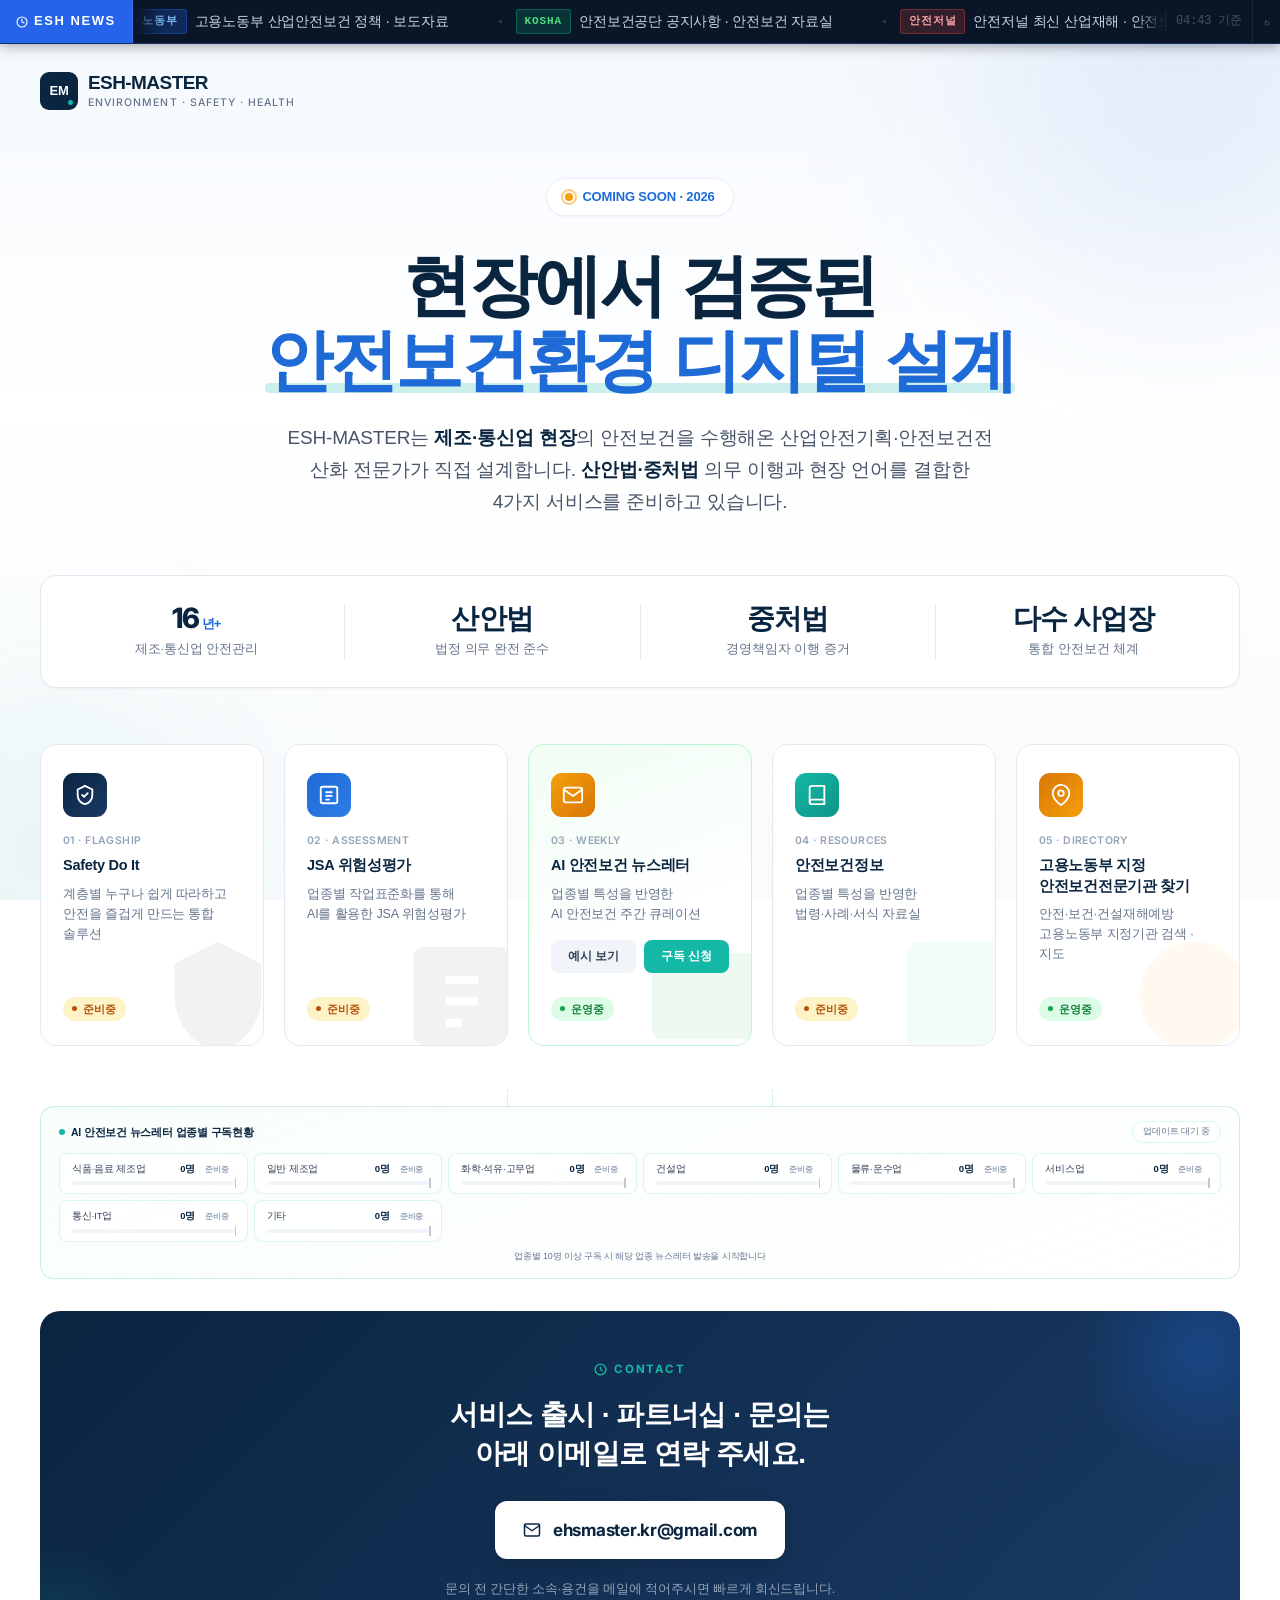
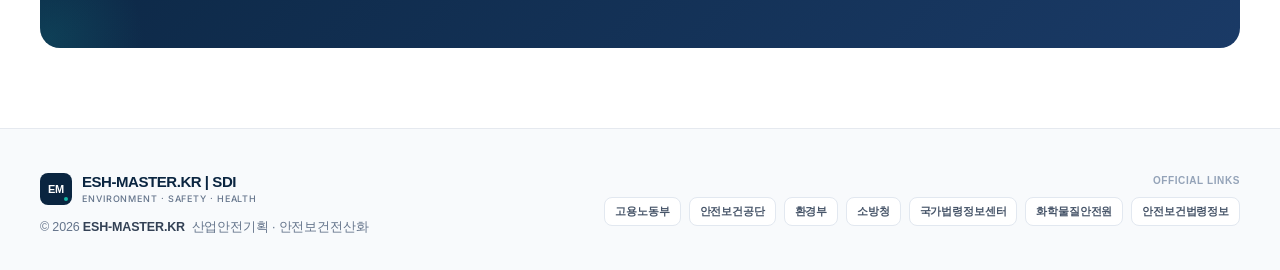
==== index.html @ 5da8d6c4 "Update index.html" ====
<!DOCTYPE html>
<html lang="ko">
<head>
  <meta charset="UTF-8">
  <meta name="viewport" content="width=device-width, initial-scale=1.0">
  <title>ESH-MASTER.KR</title>
  <meta name="description" content="안전·보건·환경 디지털 플랫폼 ESH-MASTER가 곧 찾아옵니다. Safety Do It, JSA 위험성평가, AI 안전보건 뉴스레터, 안전보건정보">
  <meta property="og:title" content="ESH-MASTER · 안전보건환경 디지털 플랫폼">
  <meta property="og:description" content="Safety Do It · JSA 위험성평가 · AI 안전보건 뉴스레터 · 안전보건정보 — 곧 만나보실 수 있습니다.">
  <meta property="og:type" content="website">
  <meta property="og:url" content="https://esh-master.kr">
  <meta property="og:site_name" content="ESH-MASTER.KR">
  <meta id="og-image" property="og:image" content="https://esh-master.kr/og-image.svg">
  <meta property="og:image:width" content="1200">
  <meta property="og:image:height" content="630">
  <meta name="twitter:card" content="summary_large_image">
  <meta name="twitter:title" content="ESH-MASTER · 안전보건환경 디지털 플랫폼">
  <meta name="twitter:description" content="Safety Do It · JSA 위험성평가 · AI 안전보건 뉴스레터 · 안전보건정보">
  <meta id="twitter-image" name="twitter:image" content="https://esh-master.kr/og-image.svg">

  <!-- Favicon — 관리자 패널에서 변경 가능 -->
  <link id="site-favicon" rel="icon" href="data:image/svg+xml,<svg xmlns='http://www.w3.org/2000/svg' viewBox='0 0 32 32'><rect width='32' height='32' rx='7' fill='%230A2540'/><text x='50%25' y='52%25' dominant-baseline='middle' text-anchor='middle' font-family='Arial Black,Arial' font-weight='900' font-size='13' fill='white'>EM</text><circle cx='25' cy='25' r='4.5' fill='%2314B8A6'/></svg>" type="image/svg+xml">
  <link id="site-favicon-apple" rel="apple-touch-icon" href="data:image/svg+xml,<svg xmlns='http://www.w3.org/2000/svg' viewBox='0 0 32 32'><rect width='32' height='32' rx='7' fill='%230A2540'/><text x='50%25' y='52%25' dominant-baseline='middle' text-anchor='middle' font-family='Arial Black,Arial' font-weight='900' font-size='13' fill='white'>EM</text><circle cx='25' cy='25' r='4.5' fill='%2314B8A6'/></svg>">

  <link rel="preconnect" href="https://fonts.googleapis.com">
  <link rel="preconnect" href="https://fonts.gstatic.com" crossorigin>
  <link href="https://fonts.googleapis.com/css2?family=Inter:wght@400;500;600;700;800&display=swap" rel="stylesheet">
  <link rel="stylesheet" as="style" crossorigin href="https://cdn.jsdelivr.net/gh/orioncactus/pretendard/dist/web/variable/pretendardvariable-dynamic-subset.min.css" />

  <style>
    :root {
      --navy-900:#0A2540; --navy-800:#102B4C; --navy-700:#1A3A66;
      --blue-600:#1E6BD8; --blue-500:#2E7CE4; --blue-100:#E8F0FC; --blue-50:#F4F8FD;
      --mint-500:#14B8A6; --mint-100:#D1FAF2; --amber:#F59E0B;
      --ink:#0F172A; --gray-700:#334155; --gray-600:#475569; --gray-500:#64748B;
      --gray-400:#94A3B8; --gray-300:#CBD5E1; --gray-200:#E2E8F0;
      --gray-100:#F1F5F9; --gray-50:#F8FAFC; --white:#FFFFFF;
      --line:#E5E9EF;
      --shadow-sm:0 1px 2px rgba(10,37,64,.04);
      --shadow-md:0 4px 16px rgba(10,37,64,.06);
      --shadow-lg:0 12px 32px rgba(10,37,64,.1);
    }
    *{margin:0;padding:0;box-sizing:border-box}
    body{background:var(--white);color:var(--ink);font-family:'Pretendard Variable',Pretendard,-apple-system,BlinkMacSystemFont,sans-serif;line-height:1.55;-webkit-font-smoothing:antialiased;letter-spacing:-.01em;min-height:100vh;display:flex;flex-direction:column;overflow-x:hidden;padding-top:44px}
    .en{font-family:'Inter','Pretendard Variable',sans-serif;letter-spacing:-.02em}
    a{color:inherit;text-decoration:none}

    .bg-decor{position:fixed;inset:0;z-index:-1;overflow:hidden;pointer-events:none;background:linear-gradient(180deg,var(--blue-50) 0%,var(--white) 45%,var(--gray-50) 100%)}
    .bg-decor::before,.bg-decor::after{content:'';position:absolute;border-radius:50%;filter:blur(80px)}
    .bg-decor::before{top:-200px;right:-200px;width:600px;height:600px;background:radial-gradient(circle,rgba(30,107,216,.12),transparent 70%)}
    .bg-decor::after{bottom:-200px;left:-200px;width:500px;height:500px;background:radial-gradient(circle,rgba(20,184,166,.1),transparent 70%)}

    header{padding:28px 0;position:relative;z-index:2}
    .container{max-width:1320px;margin:0 auto;padding:0 40px}
    .logo{display:inline-flex;align-items:center;gap:10px}
    .logo-mark{width:38px;height:38px;background:var(--navy-900);color:var(--white);display:grid;place-items:center;border-radius:9px;font-weight:800;font-size:13px;letter-spacing:-.02em;position:relative}
    .logo-mark::after{content:'';position:absolute;bottom:5px;right:5px;width:5px;height:5px;background:var(--mint-500);border-radius:50%}
    .logo-text{display:flex;flex-direction:column;line-height:1.1}
    .logo-text .t1{font-weight:800;font-size:19px;color:var(--navy-900);letter-spacing:-.03em}
    .logo-text .t2{font-size:10.5px;color:var(--gray-500);font-weight:500;letter-spacing:.1em;margin-top:3px}

    main{flex:1;display:flex;align-items:center;padding:40px 0 80px;position:relative;z-index:1}
    .hero{text-align:center;max-width:100%;margin:0 auto}

    .status-badge{display:inline-flex;align-items:center;gap:9px;padding:8px 18px;background:var(--white);border:1px solid var(--blue-100);border-radius:100px;font-size:13px;font-weight:600;color:var(--blue-600);margin-bottom:32px;box-shadow:var(--shadow-sm);animation:fade-up .7s ease-out}
    .status-badge .pulse{width:8px;height:8px;background:var(--amber);border-radius:50%;position:relative;flex-shrink:0}
    .status-badge .pulse::after{content:'';position:absolute;inset:-4px;border-radius:50%;border:2px solid var(--amber);opacity:.5;animation:pulse 2s ease-out infinite}
    @keyframes pulse{0%{transform:scale(.8);opacity:.8}100%{transform:scale(2);opacity:0}}
    @keyframes fade-up{from{opacity:0;transform:translateY(18px)}to{opacity:1;transform:translateY(0)}}

    h1{font-size:clamp(40px,6vw,68px);font-weight:800;line-height:1.1;letter-spacing:-.04em;color:var(--navy-900);margin-bottom:24px;animation:fade-up .9s .1s ease-out both}
    h1 .accent{color:var(--blue-600);position:relative}
    h1 .accent::after{content:'';position:absolute;left:0;right:0;bottom:6%;height:14%;background:rgba(20,184,166,.22);z-index:-1;border-radius:4px}
    h1 .br{display:block}

    .lead{font-size:clamp(16px,1.8vw,19px);line-height:1.7;color:var(--gray-600);margin-bottom:56px;max-width:720px;margin-left:auto;margin-right:auto;animation:fade-up .9s .2s ease-out both}
    .lead strong{color:var(--navy-900);font-weight:700}

    .credentials{display:flex;justify-content:center;align-items:stretch;gap:0;margin:0 auto 56px;padding:24px 8px;max-width:100%;background:var(--white);border:1px solid var(--line);border-radius:16px;box-shadow:var(--shadow-sm);animation:fade-up .9s .3s ease-out both;flex-wrap:wrap}
    .cred-item{flex:1;min-width:140px;padding:4px 16px;text-align:center}
    .cred-n{font-size:28px;font-weight:800;color:var(--navy-900);letter-spacing:-.03em;line-height:1;font-family:'Inter','Pretendard Variable',sans-serif}
    .cred-n sub{font-size:13px;color:var(--blue-600);font-weight:700;margin-left:2px;vertical-align:baseline;font-family:'Pretendard Variable',sans-serif}
    .cred-l{font-size:12.5px;color:var(--gray-500);margin-top:8px;font-weight:500;letter-spacing:-.005em}
    .cred-divider{width:1px;background:var(--line);margin:4px 0;flex-shrink:0}

    .services{display:grid;grid-template-columns:repeat(5,minmax(180px,1fr));gap:20px;margin-bottom:60px;animation:fade-up .9s .35s ease-out both}

    .svc-5{position:relative;overflow:hidden}
    .svc-5 .svc-icon{background:linear-gradient(135deg,#D97706,var(--amber))}
    .svc-5 .svc-icon,.svc-5 .svc-body,.svc-5 .svc-status{position:relative;z-index:1}
    .svc-item{background:var(--white);border:1px solid var(--line);border-radius:16px;padding:28px 22px 24px;text-align:left;transition:all .3s cubic-bezier(.2,.8,.2,1);display:flex;flex-direction:column;gap:16px}
    .svc-item:hover{transform:translateY(-4px);box-shadow:var(--shadow-lg);border-color:var(--navy-900)}
    .svc-icon{width:44px;height:44px;border-radius:11px;display:grid;place-items:center;color:var(--white);transition:transform .3s}
    .svc-item:hover .svc-icon{transform:scale(1.08) rotate(-4deg)}
    .svc-icon svg{width:22px;height:22px}
    .svc-1 .svc-icon{background:linear-gradient(135deg,var(--navy-900),var(--navy-700))}
    .svc-2 .svc-icon{background:linear-gradient(135deg,var(--blue-600),var(--blue-500))}
    .svc-3 .svc-icon{background:linear-gradient(135deg,var(--amber),#D97706)}
    .svc-4 .svc-icon{background:linear-gradient(135deg,var(--mint-500),#0E9488)}
    .svc-body .eng{font-size:10.5px;font-weight:600;color:var(--gray-400);letter-spacing:.04em;margin-bottom:6px;font-family:'Inter',sans-serif;white-space:nowrap;overflow:hidden;text-overflow:ellipsis}
    .svc-body h3{font-size:14.5px;font-weight:800;color:var(--navy-900);letter-spacing:-.02em;line-height:1.4;margin-bottom:8px;word-break:keep-all}
    .svc-body p{font-size:12.5px;color:var(--gray-500);line-height:1.6;word-break:keep-all}
    .svc-status{display:inline-flex;align-items:center;gap:6px;padding:4px 9px;background:#FEF3C7;color:#B45309;border-radius:100px;font-size:10.5px;font-weight:700;letter-spacing:.02em;align-self:flex-start;margin-top:auto}
    .svc-status .dot{width:5px;height:5px;border-radius:50%;background:currentColor}
    .svc-status.beta{background:var(--mint-100);color:#0E7A6E}
    .svc-status.beta .dot{animation:beta-pulse 1.5s ease-in-out infinite}
    /* 운영중 — 녹색 */
    .svc-status.live{background:#DCFCE7;color:#15803D}
    .svc-status.live .dot{background:#16A34A;animation:beta-pulse 1.5s ease-in-out infinite}
    @keyframes beta-pulse{0%,100%{opacity:1;transform:scale(1)}50%{opacity:.5;transform:scale(.7)}}
    .svc-action-btn{flex:1;padding:8px 0;border:none;border-radius:8px;font-size:12px;font-weight:700;cursor:pointer;font-family:'Pretendard Variable',Pretendard,sans-serif;transition:all .2s;letter-spacing:-.01em}
    .svc-btn-preview{background:var(--gray-100);color:var(--gray-700)}.svc-btn-preview:hover{background:var(--gray-200)}
    .svc-btn-sub{background:var(--mint-500);color:#fff}.svc-btn-sub:hover{background:#0E9488}
    .svc-item.beta-card{background:linear-gradient(160deg,#F0FDF8 0%,var(--white) 60%);border-color:var(--mint-100);position:relative;cursor:pointer}
    .svc-item.beta-card::before{content:'NEW';position:absolute;top:14px;right:14px;padding:3px 8px;background:var(--mint-500);color:var(--white);font-family:'Inter',sans-serif;font-size:9px;font-weight:800;letter-spacing:.08em;border-radius:4px;box-shadow:0 2px 8px rgba(20,184,166,.35)}
    .svc-item.beta-card:hover{border-color:var(--mint-500);box-shadow:0 12px 32px rgba(20,184,166,.15)}

    /* 운영중 카드 — 녹색 */
    .svc-item.operating-card{background:linear-gradient(160deg,#F0FDF4 0%,var(--white) 60%);border-color:#BBF7D0;position:relative;cursor:pointer}
    .svc-item.operating-card:hover{border-color:#16A34A;box-shadow:0 12px 32px rgba(22,163,74,.12)}

    .contact-card{background:linear-gradient(135deg,var(--navy-900) 0%,var(--navy-700) 100%);color:var(--white);border-radius:20px;padding:48px 40px;max-width:100%;margin:0 auto;position:relative;overflow:hidden;animation:fade-up .9s .5s ease-out both}
    .contact-card::before{content:'';position:absolute;top:-100px;right:-100px;width:280px;height:280px;background:radial-gradient(circle,rgba(30,107,216,.3),transparent 60%);border-radius:50%}
    .contact-card::after{content:'';position:absolute;bottom:-100px;left:-100px;width:220px;height:220px;background:radial-gradient(circle,rgba(20,184,166,.15),transparent 60%);border-radius:50%}
    .contact-inner{position:relative;z-index:1}
    .contact-label{display:inline-flex;align-items:center;gap:7px;font-size:11.5px;font-weight:700;color:var(--mint-500);letter-spacing:.14em;margin-bottom:16px;font-family:'Inter',sans-serif}
    .contact-label svg{width:13px;height:13px}
    .contact-card h2{font-size:clamp(22px,2.6vw,28px);font-weight:700;line-height:1.4;letter-spacing:-.02em;margin-bottom:28px}
    .mail-button{display:inline-flex;align-items:center;gap:12px;padding:16px 28px;background:var(--white);color:var(--navy-900);border-radius:12px;font-size:17px;font-weight:700;letter-spacing:-.015em;transition:all .2s;box-shadow:0 8px 20px rgba(0,0,0,.15)}
    .mail-button:hover{background:var(--amber);transform:translateY(-2px);box-shadow:0 12px 28px rgba(0,0,0,.2)}
    .mail-button svg{width:18px;height:18px}
    .mail-button .mail{font-family:'Inter',sans-serif}
    .contact-note{font-size:13px;color:var(--gray-400);margin-top:20px;line-height:1.6}

    footer{padding:44px 0 32px;border-top:1px solid var(--line);background:var(--gray-50);position:relative;z-index:1}
    .foot-inner{display:flex;flex-direction:row;align-items:flex-start;justify-content:space-between;gap:16px;flex-wrap:wrap}
    .foot-left{display:flex;flex-direction:column;gap:12px}
    .foot-agencies{display:flex;flex-direction:column;gap:8px;align-items:flex-end}
    .foot-agencies-label{font-size:10px;color:var(--gray-400);letter-spacing:.06em;font-weight:600;text-align:right}
    .foot-agency-links{display:flex;gap:8px;flex-wrap:wrap;justify-content:flex-end}
    .foot-agency{display:flex;align-items:center;gap:5px;padding:5px 10px;background:var(--white);border:1px solid var(--gray-200);border-radius:8px;font-size:11px;font-weight:600;color:var(--gray-600);text-decoration:none;transition:all .2s;white-space:nowrap}
    .foot-agency:hover{border-color:var(--blue-600);color:var(--blue-600);box-shadow:0 2px 8px rgba(30,107,216,.1);transform:translateY(-1px)}
    .foot-agency img{border-radius:3px;flex-shrink:0}
    @media(max-width:640px){.foot-inner{flex-direction:column}.foot-agencies{align-items:flex-start}.foot-agency-links{justify-content:flex-start}}
    .foot-brand{display:inline-flex;align-items:center;gap:10px;align-self:flex-start}
    .foot-brand-mark{width:32px;height:32px;background:var(--navy-900);color:var(--white);display:grid;place-items:center;border-radius:8px;font-weight:800;font-size:11px;letter-spacing:-.02em;position:relative}
    .foot-brand-mark::after{content:'';position:absolute;bottom:4px;right:4px;width:4px;height:4px;background:var(--mint-500);border-radius:50%}
    .foot-brand-text{display:flex;flex-direction:column;line-height:1.1}
    .foot-brand-text .t1{font-weight:800;font-size:15px;color:var(--navy-900);letter-spacing:-.03em}
    .foot-brand-text .t2{font-size:9px;color:var(--gray-500);font-weight:500;letter-spacing:.1em;margin-top:3px}
    .foot-copy{font-size:12.5px;color:var(--gray-500);line-height:1.7}
    .foot-copy strong{color:var(--gray-700);font-weight:600}

    @media(max-width:1200px){.services{grid-template-columns:repeat(3,1fr)}}@media(max-width:900px){.services{grid-template-columns:repeat(2,1fr)}.credentials{max-width:540px;padding:20px 4px}.cred-item{min-width:120px;padding:8px 10px}.cred-n{font-size:24px}}

    /* 구독 현황 섹션 */
    .stats-section{margin-bottom:32px;animation:fade-up .9s .45s ease-out both;position:relative}
    .stats-section::before{content:'';position:absolute;top:-16px;left:50%;transform:translateX(-50%);width:22%;height:16px;border-left:1px dashed rgba(20,184,166,.25);border-right:1px dashed rgba(20,184,166,.25);pointer-events:none}
    .stats-wrap{border:1px solid rgba(20,184,166,.22);border-radius:14px;padding:14px 18px;background:linear-gradient(160deg,rgba(240,253,248,.45) 0%,rgba(255,255,255,.3) 100%)}
    .stats-header{display:flex;align-items:center;justify-content:space-between;margin-bottom:10px;flex-wrap:wrap;gap:6px}
    .stats-title{font-size:10.5px;font-weight:800;color:var(--navy-900);letter-spacing:-.02em;display:flex;align-items:center;gap:6px}
    .stats-title-dot{width:6px;height:6px;background:var(--mint-500);border-radius:50%;animation:beta-pulse 1.5s ease-in-out infinite}
    .stats-badge{font-size:9px;color:var(--gray-500);background:rgba(255,255,255,.8);padding:3px 10px;border-radius:20px;font-weight:500;border:1px solid var(--mint-100)}
    .stats-grid{display:grid;grid-template-columns:repeat(auto-fill,minmax(180px,1fr));gap:6px}
    .stat-row{background:rgba(255,255,255,.85);border:1px solid rgba(20,184,166,.15);border-radius:8px;padding:8px 12px}
    .stat-top{display:flex;justify-content:space-between;align-items:center;margin-bottom:5px}
    .stat-label{font-size:9.5px;color:var(--gray-700);font-weight:500}
    .stat-count{font-size:9.5px;font-weight:700;color:var(--navy-900)}
    .stat-bar-wrap{position:relative;height:4px;background:var(--gray-100);border-radius:4px;overflow:visible}
    .stat-bar{height:100%;border-radius:4px;width:0;transition:width 1s cubic-bezier(.2,.8,.2,1)}
    .stat-bar.sending{background:linear-gradient(90deg,#1A3A66,var(--blue-600));box-shadow:0 0 6px rgba(30,107,216,.35)}
    .stat-bar.ready{background:linear-gradient(90deg,#0E9488,var(--mint-500))}
    .stat-bar.pending{background:var(--gray-200)}
    .stat-tag.sending{background:var(--blue-100);color:var(--blue-600)}
    .stat-tag.sending-dot{display:inline-block;width:5px;height:5px;border-radius:50%;background:var(--blue-600);animation:beta-pulse 1.2s ease-in-out infinite;margin-right:3px;vertical-align:middle}
    .stat-bar.ready.animate{box-shadow:0 0 8px rgba(20,184,166,.4)}
    .stat-marker{position:absolute;top:-3px;height:10px;width:1.5px;background:rgba(100,116,139,.4)}
    .stat-tag{font-size:8px;font-weight:700;padding:1px 6px;border-radius:20px;margin-left:4px}
    .stat-tag.ready{background:var(--mint-100);color:#0E7A6E}
    .stat-tag.soon{color:var(--gray-400)}
    .stats-loading{text-align:center;padding:16px 0;color:var(--gray-400);font-size:12px;display:flex;align-items:center;justify-content:center;gap:8px}
    .stats-spin{width:12px;height:12px;border-radius:50%;border:2px solid var(--gray-200);border-top-color:var(--mint-500);animation:nl-spin .8s linear infinite;flex-shrink:0}
    @keyframes bar-fill{from{width:0}to{width:var(--bar-w)}}
    @media(max-width:640px){.stats-grid{grid-template-columns:1fr}.stats-section::before{width:90%}.stats-wrap{padding:10px 12px}}

    @media(max-width:640px){.container{padding:0 20px}main{padding:20px 0 60px}header{padding:20px 0}.logo-text .t2{display:none}h1{font-size:clamp(32px,9vw,44px)}.lead{margin-bottom:40px}.credentials{padding:16px 8px;margin-bottom:40px}.cred-item{flex:1 1 50%;min-width:0;padding:12px 8px}.cred-n{font-size:22px}.cred-l{font-size:11.5px}.cred-divider{display:none}.services{grid-template-columns:1fr;gap:12px;margin-bottom:40px}.svc-item{flex-direction:row;align-items:center;padding:20px}.svc-icon{flex-shrink:0}.svc-body{flex:1}.svc-status{display:none}.contact-card{padding:36px 28px;border-radius:16px}.mail-button{width:100%;justify-content:center;font-size:15px}footer{padding:36px 0 28px}.foot-inner{gap:14px}}

    /* 티커 */
    #news-ticker{position:fixed;top:0;left:0;right:0;z-index:999;height:44px;background:#0A1628;border-bottom:1px solid rgba(37,99,235,.3);display:flex;align-items:center;overflow:hidden;box-shadow:0 2px 14px rgba(0,0,0,.35)}
    .tk-label{flex-shrink:0;display:flex;align-items:center;gap:6px;height:100%;background:#2563EB;padding:0 16px;font-family:'Outfit',sans-serif;font-size:13px;font-weight:700;color:#fff;letter-spacing:.12em;white-space:nowrap;border-right:1px solid rgba(255,255,255,.12)}
    .tk-track{flex:1;overflow:hidden;position:relative;height:100%;mask-image:linear-gradient(to right,transparent 0,#000 30px,#000 calc(100% - 30px),transparent 100%)}
    .tk-inner{display:inline-flex;align-items:center;height:100%;white-space:nowrap;will-change:transform;gap:0}
    .tk-inner.running{animation:tkScroll var(--tk-dur,60s) linear infinite}
    .tk-inner:hover{animation-play-state:paused}
    .tk-item{display:inline-flex;align-items:center;gap:8px;padding:0 36px 0 0;font-size:14px;color:#CBD5E1;font-family:'Noto Sans KR',sans-serif;font-weight:400}
    .tk-item a{color:inherit;text-decoration:none}.tk-item a:hover{color:#fff;text-decoration:underline}
    .tk-badge{flex-shrink:0;font-size:11px;font-weight:700;letter-spacing:.08em;padding:3px 8px;border-radius:3px;font-family:'Outfit',monospace}
    .bd-moel{background:rgba(37,99,235,.25);color:#7CB9F4;border:1px solid rgba(37,99,235,.4)}
    .bd-kosha{background:rgba(16,185,129,.18);color:#4ADE80;border:1px solid rgba(16,185,129,.35)}
    .bd-news{background:rgba(239,68,68,.18);color:#FCA5A5;border:1px solid rgba(239,68,68,.35)}
    .bd-rule{background:rgba(245,158,11,.18);color:#FCD34D;border:1px solid rgba(245,158,11,.35)}
    .bd-env{background:rgba(34,197,94,.18);color:#86EFAC;border:1px solid rgba(34,197,94,.35)}
    .tk-dot{width:3px;height:3px;border-radius:50%;background:rgba(255,255,255,.15);flex-shrink:0;margin:0 14px}
    .tk-load{color:rgba(255,255,255,.3);font-size:11.5px;font-family:'Outfit',sans-serif;padding-left:18px;display:flex;align-items:center;gap:8px}
    .tk-spin{width:11px;height:11px;border-radius:50%;border:1.5px solid rgba(37,99,235,.25);border-top-color:#60A5FA;animation:tkspin .8s linear infinite;flex-shrink:0}
    .tk-refresh{flex-shrink:0;width:28px;height:100%;display:flex;align-items:center;justify-content:center;border-left:1px solid rgba(255,255,255,.07);cursor:pointer;color:rgba(255,255,255,.25);font-size:12px;transition:color .2s;background:none;border-top:none;border-right:none;border-bottom:none}
    .tk-refresh:hover{color:#60A5FA}
    .tk-time{flex-shrink:0;font-size:12px;font-family:'Outfit',monospace;color:rgba(255,255,255,.25);padding:0 10px;border-left:1px solid rgba(255,255,255,.07);white-space:nowrap}
    @keyframes tkScroll{0%{transform:translateX(0)}100%{transform:translateX(-50%)}}
    @keyframes tkspin{to{transform:rotate(360deg)}}

    /* ============ 뉴스레터 모달 ============ */
    .nl-overlay{position:fixed;inset:0;z-index:9000;background:rgba(10,37,64,.55);backdrop-filter:blur(6px);display:flex;align-items:center;justify-content:center;padding:20px;opacity:0;pointer-events:none;transition:opacity .25s ease}
    .nl-overlay.open{opacity:1;pointer-events:auto}
    .nl-card{background:var(--white);border-radius:24px;width:100%;max-width:480px;box-shadow:0 24px 64px rgba(10,37,64,.18);overflow:hidden;transform:translateY(20px) scale(.97);transition:transform .3s cubic-bezier(.2,.8,.2,1);max-height:90vh;overflow-y:auto}
    .nl-overlay.open .nl-card{transform:translateY(0) scale(1)}
    .nl-header{background:linear-gradient(135deg,var(--navy-900) 0%,var(--navy-700) 100%);padding:28px 32px 0;position:relative}
    .nl-close{position:absolute;top:18px;right:20px;width:32px;height:32px;background:rgba(255,255,255,.12);border:none;border-radius:50%;cursor:pointer;color:rgba(255,255,255,.7);font-size:16px;display:grid;place-items:center;transition:background .2s}
    .nl-close:hover{background:rgba(255,255,255,.22);color:#fff}
    .nl-brand{display:flex;align-items:center;gap:10px;margin-bottom:20px}
    .nl-brand-icon{width:40px;height:40px;background:linear-gradient(135deg,#F59E0B,#D97706);border-radius:10px;display:grid;place-items:center;flex-shrink:0}
    .nl-brand-icon svg{width:20px;height:20px}
    .nl-brand-text .t1{font-size:15px;font-weight:800;color:#fff;letter-spacing:-.02em;line-height:1.2}
    .nl-brand-text .t2{font-size:11px;color:rgba(255,255,255,.5);font-weight:500;letter-spacing:.06em;margin-top:2px;font-family:'Inter',sans-serif}
    .nl-tabs{display:flex}
    .nl-tab{flex:1;padding:12px 0;background:none;border:none;cursor:pointer;color:rgba(255,255,255,.45);font-size:14px;font-weight:700;letter-spacing:-.01em;border-bottom:3px solid transparent;transition:all .2s;font-family:'Pretendard Variable',Pretendard,sans-serif}
    .nl-tab:hover{color:rgba(255,255,255,.75)}
    .nl-tab.active{color:var(--mint-500);border-bottom-color:var(--mint-500)}
    .nl-body{padding:28px 32px 32px}
    .nl-panel{display:none}.nl-panel.active{display:block}
    .nl-desc{font-size:13.5px;color:var(--gray-600);line-height:1.65;margin-bottom:22px}
    .nl-desc strong{color:var(--navy-900)}
    .nl-field{margin-bottom:16px}
    .nl-field label{display:block;font-size:12.5px;font-weight:700;color:var(--gray-700);margin-bottom:7px}
    .nl-field label .req{color:var(--blue-600);margin-left:2px}
    .nl-field input,.nl-field select{width:100%;padding:11px 14px;border:1.5px solid var(--gray-200);border-radius:10px;font-size:14px;color:var(--ink);background:var(--gray-50);font-family:'Pretendard Variable',Pretendard,sans-serif;transition:border-color .2s,background .2s;outline:none;-webkit-appearance:none;appearance:none}
    .nl-field input:focus,.nl-field select:focus{border-color:var(--blue-600);background:var(--white);box-shadow:0 0 0 3px rgba(30,107,216,.1)}
    .nl-field input::placeholder{color:var(--gray-400)}
    .nl-field .select-wrap{position:relative}
    .nl-field .select-wrap::after{content:'';position:absolute;right:13px;top:50%;transform:translateY(-50%);width:0;height:0;border-left:5px solid transparent;border-right:5px solid transparent;border-top:5px solid var(--gray-400);pointer-events:none}
    .nl-btn{width:100%;padding:14px;border:none;border-radius:12px;font-size:15px;font-weight:800;letter-spacing:-.01em;cursor:pointer;transition:all .25s;font-family:'Pretendard Variable',Pretendard,sans-serif;margin-top:8px;display:flex;align-items:center;justify-content:center;gap:8px}
    .nl-btn-sub{background:linear-gradient(135deg,var(--navy-900),var(--navy-700));color:var(--white)}
    .nl-btn-sub:hover{transform:translateY(-2px);box-shadow:0 8px 20px rgba(10,37,64,.3)}
    .nl-btn-unsub{background:var(--gray-100);color:var(--gray-700)}
    .nl-btn-unsub:hover{background:#fee2e2;color:#b91c1c}
    .nl-btn:disabled{opacity:.5;cursor:not-allowed;transform:none!important}
    .nl-btn .spinner{width:16px;height:16px;border-radius:50%;border:2px solid rgba(255,255,255,.3);border-top-color:#fff;animation:nl-spin .7s linear infinite;display:none;flex-shrink:0}
    .nl-btn-unsub .spinner{border-color:rgba(100,116,139,.3);border-top-color:var(--gray-700)}
    .nl-btn.loading .spinner{display:block}
    .nl-btn.loading .btn-text{opacity:.7}
    .nl-result{display:none;padding:14px 16px;border-radius:10px;font-size:13.5px;font-weight:600;margin-top:12px;text-align:center;line-height:1.5}
    .nl-result.success{display:block;background:var(--mint-100);color:#0E7A6E}
    .nl-result.error{display:block;background:#fee2e2;color:#b91c1c}
    .nl-small{font-size:11.5px;color:var(--gray-400);text-align:center;margin-top:14px;line-height:1.6}
    .nl-agree{display:flex;align-items:flex-start;gap:10px;padding:14px;background:var(--gray-50);border:1.5px solid var(--gray-200);border-radius:10px;margin-bottom:4px;margin-top:4px;cursor:pointer;transition:border-color .2s}
    .nl-agree:has(input:checked){border-color:var(--blue-600);background:var(--blue-50)}
    .nl-agree input[type=checkbox]{width:17px;height:17px;flex-shrink:0;margin-top:1px;accent-color:var(--blue-600);cursor:pointer}
    .nl-agree-text{font-size:12.5px;color:var(--gray-600);line-height:1.6}
    .nl-agree-text strong{color:var(--navy-900);font-weight:700}
    .nl-agree-detail{font-size:11.5px;color:var(--gray-400);margin-top:4px;line-height:1.5}
    .nl-agree-toggle{font-size:11px;color:var(--blue-600);font-weight:600;cursor:pointer;text-decoration:underline;white-space:nowrap;margin-top:4px;display:inline-block}
    .nl-agree-table{display:none;width:100%;border-collapse:collapse;margin-top:10px;font-size:11.5px}
    .nl-agree-table.open{display:table}
    .nl-agree-table th,.nl-agree-table td{border:1px solid var(--gray-200);padding:7px 10px;text-align:left;color:var(--gray-600);line-height:1.5}
    .nl-agree-table th{background:var(--gray-100);font-weight:700;color:var(--gray-700);white-space:nowrap}
    @keyframes nl-spin{to{transform:rotate(360deg)}}

    @media(max-width:640px){.nl-header{padding:24px 24px 0}.nl-body{padding:24px 24px 28px}.nl-card{border-radius:20px}}

    /* ============ 관리자 패널 ============ */
    #adm-overlay{position:fixed;inset:0;z-index:99000;background:#0A0F1A;display:none;flex-direction:column;overflow:hidden}
    #adm-overlay.open{display:flex}

    .adm-topbar{height:52px;background:#0D1829;border-bottom:1px solid rgba(255,255,255,.08);display:flex;align-items:center;justify-content:space-between;padding:0 24px;flex-shrink:0}
    .adm-topbar-left{display:flex;align-items:center;gap:12px}
    .adm-logo{font-size:13px;font-weight:800;color:#fff;letter-spacing:-.02em;font-family:'Inter',sans-serif}
    .adm-badge-pill{font-size:10px;padding:3px 8px;background:rgba(245,158,11,.2);color:#F59E0B;border:1px solid rgba(245,158,11,.3);border-radius:4px;font-weight:700;font-family:'Inter',sans-serif;letter-spacing:.06em}
    .adm-topbar-right{display:flex;align-items:center;gap:10px}
    .adm-btn-save{padding:8px 18px;background:#1E6BD8;color:#fff;border:none;border-radius:8px;font-size:13px;font-weight:700;cursor:pointer;font-family:'Pretendard Variable',Pretendard,sans-serif;transition:background .2s;display:flex;align-items:center;gap:6px}
    .adm-btn-save:hover{background:#2E7CE4}
    .adm-btn-save:disabled{opacity:.5;cursor:not-allowed}
    .adm-btn-close{padding:8px 14px;background:rgba(255,255,255,.06);color:rgba(255,255,255,.6);border:1px solid rgba(255,255,255,.1);border-radius:8px;font-size:13px;cursor:pointer;font-family:'Pretendard Variable',Pretendard,sans-serif;transition:all .2s}
    .adm-btn-close:hover{background:rgba(255,255,255,.1);color:#fff}
    .adm-save-msg{font-size:12px;color:#4ADE80;opacity:0;transition:opacity .3s;font-family:'Inter',sans-serif}
    .adm-save-msg.show{opacity:1}

    .adm-layout{display:flex;flex:1;overflow:hidden}
    .adm-sidebar{width:196px;background:#0D1829;border-right:1px solid rgba(255,255,255,.07);padding:20px 0;flex-shrink:0;overflow-y:auto}
    .adm-nav-item{display:flex;align-items:center;gap:10px;padding:10px 20px;font-size:13px;font-weight:600;color:rgba(255,255,255,.4);cursor:pointer;transition:all .15s;border-left:3px solid transparent;font-family:'Pretendard Variable',Pretendard,sans-serif}
    .adm-nav-item:hover{color:rgba(255,255,255,.75);background:rgba(255,255,255,.04)}
    .adm-nav-item.active{color:#60A5FA;border-left-color:#1E6BD8;background:rgba(30,107,216,.1)}
    .adm-nav-item .ni{font-size:15px;width:20px;text-align:center;flex-shrink:0}
    .adm-content{flex:1;overflow-y:auto;padding:32px}

    .adm-section{display:none}.adm-section.active{display:block}
    .adm-section-title{font-size:18px;font-weight:800;color:#fff;letter-spacing:-.02em;margin-bottom:6px}
    .adm-section-sub{font-size:13px;color:rgba(255,255,255,.35);margin-bottom:28px}
    .adm-grid{display:grid;grid-template-columns:1fr 1fr;gap:16px}
    .adm-grid-1{grid-template-columns:1fr}
    .adm-field{display:flex;flex-direction:column;gap:7px}
    .adm-field label{font-size:11px;font-weight:700;color:rgba(255,255,255,.45);letter-spacing:.04em;text-transform:uppercase;font-family:'Inter',sans-serif}
    .adm-field input,.adm-field textarea{background:#131F30;border:1.5px solid rgba(255,255,255,.1);border-radius:8px;padding:10px 13px;font-size:13.5px;color:#E2E8F0;font-family:'Pretendard Variable',Pretendard,sans-serif;outline:none;transition:border-color .2s;width:100%}
    .adm-field textarea{resize:vertical;min-height:80px;line-height:1.6}
    .adm-field input:focus,.adm-field textarea:focus{border-color:#1E6BD8;background:#0F1A2E}
    .adm-field input::placeholder,.adm-field textarea::placeholder{color:rgba(255,255,255,.18)}
    .adm-hint{font-size:11px;color:rgba(255,255,255,.25);line-height:1.5}
    .adm-divider{height:1px;background:rgba(255,255,255,.07);margin:28px 0}
    .adm-card{background:#0D1829;border:1px solid rgba(255,255,255,.08);border-radius:12px;padding:20px;margin-bottom:14px}
    .adm-card-label{font-size:11px;font-weight:700;color:rgba(255,255,255,.3);letter-spacing:.06em;text-transform:uppercase;font-family:'Inter',sans-serif;margin-bottom:14px}

    .adm-industry-list{list-style:none;display:flex;flex-direction:column;gap:8px;margin-bottom:14px}
    .adm-industry-item{display:flex;align-items:center;gap:8px;background:#0D1829;border:1px solid rgba(255,255,255,.08);border-radius:8px;padding:10px 12px}
    .adm-industry-item input{flex:1;background:transparent;border:none;color:#E2E8F0;font-size:13.5px;font-family:'Pretendard Variable',Pretendard,sans-serif;outline:none;padding:0}
    .adm-industry-item .drag-handle{color:rgba(255,255,255,.2);font-size:14px;flex-shrink:0;user-select:none}
    .adm-industry-item .del-btn{width:24px;height:24px;background:rgba(239,68,68,.15);border:none;border-radius:6px;color:#FCA5A5;cursor:pointer;font-size:13px;display:grid;place-items:center;flex-shrink:0;transition:background .2s}
    .adm-industry-item .del-btn:hover{background:rgba(239,68,68,.3)}
    .adm-add-btn{display:flex;align-items:center;gap:7px;padding:9px 14px;background:rgba(30,107,216,.15);border:1px dashed rgba(30,107,216,.4);border-radius:8px;color:#60A5FA;font-size:13px;font-weight:600;cursor:pointer;transition:all .2s;font-family:'Pretendard Variable',Pretendard,sans-serif;width:100%}
    .adm-add-btn:hover{background:rgba(30,107,216,.25);border-color:#60A5FA}

    #adm-login{position:absolute;inset:0;background:#0A0F1A;display:flex;align-items:center;justify-content:center;z-index:10}
    .adm-login-card{background:#0D1829;border:1px solid rgba(255,255,255,.1);border-radius:16px;padding:40px 36px;width:100%;max-width:360px;text-align:center}
    .adm-login-icon{width:52px;height:52px;background:rgba(245,158,11,.15);border:1px solid rgba(245,158,11,.3);border-radius:14px;display:grid;place-items:center;margin:0 auto 20px;font-size:24px}
    .adm-login-title{font-size:20px;font-weight:800;color:#fff;letter-spacing:-.02em;margin-bottom:6px}
    .adm-login-sub{font-size:13px;color:rgba(255,255,255,.35);margin-bottom:28px}
    .adm-login-input{width:100%;background:#131F30;border:1.5px solid rgba(255,255,255,.12);border-radius:10px;padding:12px 14px;font-size:14px;color:#E2E8F0;font-family:'Pretendard Variable',Pretendard,sans-serif;outline:none;text-align:center;letter-spacing:.1em;margin-bottom:14px;transition:border-color .2s}
    .adm-login-input:focus{border-color:#1E6BD8}
    .adm-login-btn{width:100%;padding:13px;background:#1E6BD8;color:#fff;border:none;border-radius:10px;font-size:14px;font-weight:800;cursor:pointer;font-family:'Pretendard Variable',Pretendard,sans-serif;transition:background .2s}
    .adm-login-btn:hover{background:#2E7CE4}
    .adm-login-err{font-size:12.5px;color:#FCA5A5;margin-top:10px;min-height:18px}
    .adm-success-msg{font-size:12.5px;color:#4ADE80;margin-top:10px;min-height:18px}
  </style>
<script>
(function(){
  document.addEventListener('contextmenu', e => e.preventDefault());
  document.addEventListener('keydown', e => {
    if(e.key === 'F12') { e.preventDefault(); return; }
    if((e.ctrlKey||e.metaKey) && e.shiftKey && ['i','I','j','J','c','C','k','K'].includes(e.key)) { e.preventDefault(); return; }
    if((e.ctrlKey||e.metaKey) && ['u','U','s','S'].includes(e.key)) e.preventDefault();
  });
})();
</script>
</head>
<body>

<!-- 전광판 -->
<div id="news-ticker">
  <div class="tk-label">
    <svg width="12" height="12" viewBox="0 0 24 24" fill="none" stroke="#fff" stroke-width="2.2" stroke-linecap="round" stroke-linejoin="round"><circle cx="12" cy="12" r="10"/><polyline points="12 6 12 12 16 14"/></svg>
    ESH NEWS
  </div>
  <div class="tk-track">
    <div class="tk-inner" id="tk-inner">
      <div class="tk-load"><div class="tk-spin"></div>뉴스를 불러오는 중...</div>
    </div>
  </div>
  <div class="tk-time" id="tk-time"></div>
  <button class="tk-refresh" id="tk-refresh-btn" title="새로고침">↻</button>
</div>

<div class="bg-decor"></div>

<!-- HEADER -->
<header>
  <div class="container">
    <a href="#" class="logo">
      <span class="logo-mark">EM</span>
      <span class="logo-text">
        <span class="t1" id="cfg-brand-name">ESH-MASTER.KR  l  SDI</span>
        <span class="t2 en" id="cfg-brand-sub">ENVIRONMENT · SAFETY · HEALTH</span>
      </span>
    </a>
  </div>
</header>

<!-- MAIN -->
<main>
  <div class="container">
    <div class="hero">

      <div class="status-badge">
        <span class="pulse"></span>
        <span id="cfg-badge">COMING SOON · 2026</span>
      </div>

      <h1>
        <span class="br" id="cfg-h1-1">현장에서 검증된</span>
        <span class="br"><span class="accent" id="cfg-h1-2">안전보건환경 디지털 설계</span></span>
      </h1>

      <p class="lead" id="cfg-lead">
        ESH-MASTER는 <strong>제조·통신업 현장</strong>의 안전보건을 수행해온
        산업안전기획·안전보건전산화 전문가가 직접 설계합니다.
        <strong>산안법·중처법</strong> 의무 이행과 현장 언어를 결합한<br>
        4가지 서비스를 준비하고 있습니다.
      </p>

      <!-- 신뢰 지표 -->
      <div class="credentials">
        <div class="cred-item" data-cred="0"><div class="cred-n">16<sub>년+</sub></div><div class="cred-l">제조·통신업 안전관리</div></div>
        <div class="cred-divider"></div>
        <div class="cred-item" data-cred="1"><div class="cred-n">산안법</div><div class="cred-l">법정 의무 완전 준수</div></div>
        <div class="cred-divider"></div>
        <div class="cred-item" data-cred="2"><div class="cred-n">중처법</div><div class="cred-l">경영책임자 이행 증거</div></div>
        <div class="cred-divider"></div>
        <div class="cred-item" data-cred="3"><div class="cred-n">다수 사업장</div><div class="cred-l">통합 안전보건 체계</div></div>
      </div>

      <!-- SERVICES -->
      <div class="services">
        <!-- 01 Safety Do It -->
        <div class="svc-item svc-1" style="position:relative;overflow:hidden">
          <svg id="svc-bg-0" style="position:absolute;right:-20px;bottom:-16px;width:130px;height:130px;opacity:.06;color:var(--navy-900);pointer-events:none;z-index:0" viewBox="0 0 24 24" fill="currentColor"><path d="M12 2l8 4v6c0 5-3.5 9.4-8 10-4.5-.6-8-5-8-10V6l8-4z"/></svg>
          <div class="svc-icon" style="position:relative;z-index:1"><svg viewBox="0 0 24 24" fill="none" stroke="currentColor" stroke-width="2" stroke-linecap="round" stroke-linejoin="round"><path d="M12 2l8 4v6c0 5-3.5 9.4-8 10-4.5-.6-8-5-8-10V6l8-4z"/><path d="M9 12l2 2 4-4"/></svg></div>
          <div class="svc-body" style="position:relative;z-index:1"><div class="eng en">01 · FLAGSHIP</div><h3 data-svc-title="0">Safety Do It</h3><p data-svc-desc="0">계층별 누구나 쉽게 따라하고<br>안전을 즐겁게 만드는 통합 솔루션</p></div>
          <div class="svc-status" data-svc-status="0" style="position:relative;z-index:1"><span class="dot"></span>준비중</div>
        </div>

        <!-- 02 JSA 위험성평가 -->
        <div class="svc-item svc-2" style="position:relative;overflow:hidden">
          <svg id="svc-bg-1" style="position:absolute;right:-20px;bottom:-16px;width:130px;height:130px;opacity:.06;color:var(--navy-900);pointer-events:none;z-index:0" viewBox="0 0 24 24" fill="currentColor"><rect x="3" y="3" width="18" height="18" rx="2"/><path d="M9 9h6M9 13h6M9 17h3" stroke="white" stroke-width="1.5" fill="none"/></svg>
          <div class="svc-icon" style="position:relative;z-index:1"><svg viewBox="0 0 24 24" fill="none" stroke="currentColor" stroke-width="2" stroke-linecap="round" stroke-linejoin="round"><rect x="3" y="3" width="18" height="18" rx="2"/><path d="M9 9h6M9 13h6M9 17h3"/></svg></div>
          <div class="svc-body" style="position:relative;z-index:1"><div class="eng en">02 · ASSESSMENT</div><h3 data-svc-title="1">JSA 위험성평가</h3><p data-svc-desc="1">업종별 작업표준화를 통해<br>AI를 활용한 JSA 위험성평가</p></div>
          <div class="svc-status" data-svc-status="1" style="position:relative;z-index:1"><span class="dot"></span>준비중</div>
        </div>

        <!-- 03 AI 안전보건 뉴스레터 -->
        <div class="svc-item svc-3 operating-card" style="cursor:default;position:relative;overflow:hidden">
          <svg id="svc-bg-2" style="position:absolute;right:-20px;bottom:-16px;width:130px;height:130px;opacity:.07;color:#16A34A;pointer-events:none;z-index:0" viewBox="0 0 24 24" fill="currentColor"><path d="M4 4h16c1.1 0 2 .9 2 2v12c0 1.1-.9 2-2 2H4c-1.1 0-2-.9-2-2V6c0-1.1.9-2 2-2z"/></svg>
          <div class="svc-icon" style="position:relative;z-index:1;background:linear-gradient(135deg,var(--amber),#D97706)"><svg viewBox="0 0 24 24" fill="none" stroke="currentColor" stroke-width="2" stroke-linecap="round" stroke-linejoin="round"><path d="M4 4h16c1.1 0 2 .9 2 2v12c0 1.1-.9 2-2 2H4c-1.1 0-2-.9-2-2V6c0-1.1.9-2 2-2z"/><path d="M22 6l-10 7L2 6"/></svg></div>
          <div class="svc-body" style="position:relative;z-index:1"><div class="eng en">03 · WEEKLY</div><h3 data-svc-title="2">AI 안전보건 뉴스레터</h3><p data-svc-desc="2">업종별 특성을 반영한<br>AI 안전보건 주간 큐레이션</p></div>
          <div style="display:flex;gap:8px;margin-top:auto;position:relative;z-index:1">
            <button class="svc-action-btn svc-btn-preview" id="nl-preview-btn">예시 보기</button>
            <button class="svc-action-btn svc-btn-sub" id="nl-trigger">구독 신청</button>
          </div>
          <div class="svc-status live" data-svc-status="2" style="position:relative;z-index:1;margin-top:8px"><span class="dot"></span>운영중</div>
        </div>

        <!-- 04 안전보건정보 -->
        <div class="svc-item svc-4" style="position:relative;overflow:hidden">
          <svg id="svc-bg-3" style="position:absolute;right:-20px;bottom:-16px;width:130px;height:130px;opacity:.06;color:var(--mint-500);pointer-events:none;z-index:0" viewBox="0 0 24 24" fill="currentColor"><path d="M4 19.5A2.5 2.5 0 0 1 6.5 17H20"/><path d="M6.5 2H20v20H6.5A2.5 2.5 0 0 1 4 19.5v-15A2.5 2.5 0 0 1 6.5 2z"/></svg>
          <div class="svc-icon" style="position:relative;z-index:1"><svg viewBox="0 0 24 24" fill="none" stroke="currentColor" stroke-width="2" stroke-linecap="round" stroke-linejoin="round"><path d="M4 19.5A2.5 2.5 0 0 1 6.5 17H20"/><path d="M6.5 2H20v20H6.5A2.5 2.5 0 0 1 4 19.5v-15A2.5 2.5 0 0 1 6.5 2z"/></svg></div>
          <div class="svc-body" style="position:relative;z-index:1"><div class="eng en">04 · RESOURCES</div><h3 data-svc-title="3">안전보건정보</h3><p data-svc-desc="3">업종별 특성을 반영한<br>법령·사례·서식 자료실</p></div>
          <div class="svc-status" data-svc-status="3" style="position:relative;z-index:1"><span class="dot"></span>준비중</div>
        </div>

        <!-- 05 안전보건전문기관 -->
        <a class="svc-item svc-5" href="guidance-agencies.html" target="_blank" rel="noopener" style="text-decoration:none">
          <div class="svc-icon"><svg viewBox="0 0 24 24" fill="none" stroke="currentColor" stroke-width="2" stroke-linecap="round" stroke-linejoin="round"><path d="M21 10c0 7-9 13-9 13s-9-6-9-13a9 9 0 0 1 18 0z"/><circle cx="12" cy="10" r="3"/></svg></div>
          <div class="svc-body" style="position:relative;z-index:1"><div class="eng en">05 · DIRECTORY</div><h3 data-svc-title="4">고용노동부 지정 안전보건전문기관 찾기</h3><p data-svc-desc="4">안전·보건·건설재해예방<br>고용노동부 지정기관 검색 · 지도</p></div>
          <div class="svc-status live" data-svc-status="4" style="position:relative;z-index:1"><span class="dot"></span>운영중</div>
          <svg id="svc-bg-4" style="position:absolute;right:-20px;bottom:-16px;width:130px;height:130px;opacity:.06;color:var(--amber);pointer-events:none;z-index:0" viewBox="0 0 24 24" fill="currentColor"><circle cx="12" cy="12" r="10"/><polygon points="16.24 7.76 14.12 14.12 7.76 16.24 9.88 9.88 16.24 7.76"/></svg>
        </a>
      </div>

      <!-- 구독 현황 -->
      <div class="stats-section">
        <div class="stats-wrap">
          <div class="stats-header">
            <div class="stats-title"><span class="stats-title-dot"></span>AI 안전보건 뉴스레터 업종별 구독현황</div>
            <span class="stats-badge" id="stats-update-time">불러오는 중...</span>
          </div>
          <div id="stats-container">
            <div class="stats-loading"><div class="stats-spin"></div>현황을 불러오는 중...</div>
          </div>
          <p style="font-size:9px;color:var(--gray-500);margin-top:8px;text-align:center">업종별 10명 이상 구독 시 해당 업종 뉴스레터 발송을 시작합니다</p>
        </div>
      </div>

      <!-- CONTACT -->
      <div class="contact-card">
        <div class="contact-inner">
          <div class="contact-label">
            <svg viewBox="0 0 24 24" fill="none" stroke="currentColor" stroke-width="2.5" stroke-linecap="round"><path d="M12 8v4l3 2"/><circle cx="12" cy="12" r="10"/></svg>
            CONTACT
          </div>
          <h2 id="cfg-contact-h2">서비스 출시 · 파트너십 · 문의는<br>아래 이메일로 연락 주세요.</h2>
          <a id="cfg-contact-link" href="https://mail.google.com/mail/?view=cm&fs=1&to=ehsmaster.kr@gmail.com&su=ESH-MASTER%20%EB%AC%B8%EC%9D%98" target="_blank" rel="noopener" class="mail-button">
            <svg viewBox="0 0 24 24" fill="none" stroke="currentColor" stroke-width="2" stroke-linecap="round" stroke-linejoin="round"><path d="M4 4h16c1.1 0 2 .9 2 2v12c0 1.1-.9 2-2 2H4c-1.1 0-2-.9-2-2V6c0-1.1.9-2 2-2z"/><path d="M22 6l-10 7L2 6"/></svg>
            <span class="mail" id="cfg-contact-email">ehsmaster.kr@gmail.com</span>
          </a>
          <p class="contact-note" id="cfg-contact-note">문의 전 간단한 소속·용건을 메일에 적어주시면 빠르게 회신드립니다.</p>
        </div>
      </div>
    </div>
  </div>
</main>

<!-- FOOTER -->
<footer>
  <div class="container foot-inner">
    <div class="foot-left">
      <div class="foot-brand">
        <span class="foot-brand-mark" id="adm-dot">EM</span>
        <span class="foot-brand-text">
          <span class="t1">ESH-MASTER.KR | SDI</span>
          <span class="t2 en">ENVIRONMENT · SAFETY · HEALTH</span>
        </span>
      </div>
      <div class="foot-copy">© 2026 <strong>ESH-MASTER.KR</strong>&nbsp; 산업안전기획 · 안전보건전산화</div>
    </div>

    <!-- 관공서 신뢰 링크 -->
    <div class="foot-agencies">
      <div class="foot-agencies-label">OFFICIAL LINKS</div>
      <div class="foot-agency-links" id="foot-agency-links">
        <a class="foot-agency" href="https://www.moel.go.kr" target="_blank" rel="noopener" title="고용노동부">
          <img src="https://www.google.com/s2/favicons?domain=moel.go.kr&sz=24" width="16" height="16" alt="고용노동부" onerror="this.style.display='none'">
          고용노동부
        </a>
        <a class="foot-agency" href="https://www.kosha.or.kr" target="_blank" rel="noopener" title="안전보건공단">
          <img src="https://www.google.com/s2/favicons?domain=kosha.or.kr&sz=24" width="16" height="16" alt="안전보건공단" onerror="this.style.display='none'">
          안전보건공단
        </a>
        <a class="foot-agency" href="https://www.me.go.kr" target="_blank" rel="noopener" title="환경부">
          <img src="https://www.google.com/s2/favicons?domain=me.go.kr&sz=24" width="16" height="16" alt="환경부" onerror="this.style.display='none'">
          환경부
        </a>
        <a class="foot-agency" href="https://www.nfa.go.kr" target="_blank" rel="noopener" title="소방청">
          <img src="https://www.google.com/s2/favicons?domain=nfa.go.kr&sz=24" width="16" height="16" alt="소방청" onerror="this.style.display='none'">
          소방청
        </a>
        <a class="foot-agency" href="https://www.law.go.kr" target="_blank" rel="noopener" title="국가법령정보센터">
          <img src="https://www.google.com/s2/favicons?domain=law.go.kr&sz=24" width="16" height="16" alt="법령" onerror="this.style.display='none'">
          국가법령정보센터
        </a>
        <a class="foot-agency" href="https://www.meis.go.kr" target="_blank" rel="noopener" title="안전보건법령정보">
          <img src="https://www.google.com/s2/favicons?domain=meis.go.kr&sz=24" width="16" height="16" alt="법령정보" onerror="this.style.display='none'">
          안전보건법령정보
        </a>
      </div>
    </div>
  </div>
</footer>

<!-- ============ 뉴스레터 미리보기 모달 ============ -->
<div class="nl-overlay" id="preview-overlay" role="dialog" aria-modal="true">
  <div class="nl-card" style="max-width:600px;max-height:88vh;overflow-y:auto">
    <div class="nl-header" style="padding-bottom:16px">
      <button class="nl-close" id="preview-close" aria-label="닫기">✕</button>
      <div class="nl-brand">
        <div class="nl-brand-icon" style="background:linear-gradient(135deg,#1E6BD8,#2E7CE4)">
          <svg viewBox="0 0 24 24" fill="none" stroke="white" stroke-width="2" stroke-linecap="round" stroke-linejoin="round"><path d="M4 4h16c1.1 0 2 .9 2 2v12c0 1.1-.9 2-2 2H4c-1.1 0-2-.9-2-2V6c0-1.1.9-2 2-2z"/><path d="M22 6l-10 7L2 6"/></svg>
        </div>
        <div class="nl-brand-text">
          <div class="t1">뉴스레터 예시</div>
          <div class="t2 en">SAMPLE · AI GENERATED</div>
        </div>
      </div>
    </div>
    <div style="padding:24px 32px 32px">
      <div style="background:#0A2540;border-radius:12px;padding:24px 28px;margin-bottom:14px">
        <div style="display:inline-block;background:#C8F03C;color:#0A2540;font-size:10px;font-weight:900;padding:3px 10px;border-radius:20px;letter-spacing:1.5px;font-family:monospace;margin-bottom:10px">WEEKLY INSIGHT</div>
        <div style="color:#fff;font-size:20px;font-weight:900;line-height:1.3">ESH-MASTER<br><span style="color:#C8F03C">AI 안전보건 인사이트</span></div>
        <div style="color:#94A3B8;font-size:12px;margin-top:8px">4월 28일 주간 브리핑 · AI 생성 샘플</div>
      </div>
      <div style="background:#0A2540;border-radius:12px;padding:20px 22px;margin-bottom:12px">
        <div style="color:#14B8A6;font-size:10px;font-weight:800;letter-spacing:2px;margin-bottom:12px;font-family:monospace">01 · GOVERNMENT POLICY</div>
        <a href="https://www.moel.go.kr" target="_blank" rel="noopener" style="display:block;text-decoration:none;background:rgba(255,255,255,.05);border-left:3px solid #1E6BD8;border-radius:0 8px 8px 0;padding:12px 14px;margin-bottom:8px">
          <div style="font-size:10px;color:#1E6BD8;font-weight:700;letter-spacing:.8px;margin-bottom:4px;font-family:monospace">고용노동부 · 안전보건공단</div>
          <div style="font-size:13px;font-weight:800;color:#fff;margin-bottom:5px">끼임·협착 재해 예방 기술지도 강화 — 제조업 중점 점검</div>
          <div style="font-size:11.5px;color:#94A3B8;line-height:1.65;margin-bottom:6px">고용노동부는 2분기 기계·설비 방호장치 미설치 사업장을 대상으로 기술지도를 확대하고, 위반 시 즉시 작업중지 명령을 내리는 지침을 시행한다.</div>
          <div style="font-size:11px;color:#1E6BD8;font-weight:600">실무 포인트: 기계 설비 방호장치 체결 상태 및 비상정지 스위치 작동 여부 즉시 점검</div>
        </a>
        <a href="https://www.me.go.kr" target="_blank" rel="noopener" style="display:block;text-decoration:none;background:rgba(255,255,255,.05);border-left:3px solid #14B8A6;border-radius:0 8px 8px 0;padding:12px 14px;margin-bottom:8px">
          <div style="font-size:10px;color:#14B8A6;font-weight:700;letter-spacing:.8px;margin-bottom:4px;font-family:monospace">환경부 · 화학물질안전원</div>
          <div style="font-size:13px;font-weight:800;color:#fff;margin-bottom:5px">유해화학물질 취급시설 정기검사 주기 2년→1년 단축 예고</div>
          <div style="font-size:11.5px;color:#94A3B8;line-height:1.65;margin-bottom:6px">화학물질관리법 시행규칙 개정안이 입법예고됐다. 취급시설 정기검사 주기가 기존 2년에서 1년으로 단축되며, 2027년 1월 시행 예정이다.</div>
          <div style="font-size:11px;color:#14B8A6;font-weight:600">실무 포인트: 취급시설 현황 목록 최신화 및 차기 정기검사 일정 조기 수립 권장</div>
        </a>
        <a href="https://www.nfa.go.kr" target="_blank" rel="noopener" style="display:block;text-decoration:none;background:rgba(255,255,255,.05);border-left:3px solid #F59E0B;border-radius:0 8px 8px 0;padding:12px 14px">
          <div style="font-size:10px;color:#F59E0B;font-weight:700;letter-spacing:.8px;margin-bottom:4px;font-family:monospace">소방청 · 소방 동향</div>
          <div style="font-size:13px;font-weight:800;color:#fff;margin-bottom:5px">스프링클러 미설치 물류창고 화재 — 초동 대응 실패 교훈</div>
          <div style="font-size:11.5px;color:#94A3B8;line-height:1.65;margin-bottom:6px">경기 소재 물류창고 화재가 스프링클러 미작동으로 확산됐다. 소방청은 연면적 1,500㎡ 이상 창고의 소방시설 전수 점검을 지시했다.</div>
          <div style="font-size:11px;color:#F59E0B;font-weight:600">실무 포인트: 스프링클러 헤드 폐쇄 여부 및 감지기 연동 테스트 분기별 필수 확인</div>
        </a>
      </div>
      <div style="background:#fff;border:1px solid #E2E8F0;border-radius:12px;padding:20px 22px;margin-bottom:12px">
        <div style="color:#1E6BD8;font-size:10px;font-weight:800;letter-spacing:2px;margin-bottom:12px;font-family:monospace">02 · RISK PREVENTION SOLUTION</div>
        <div style="background:#F4F8FD;border-left:4px solid #1E6BD8;border-radius:0 10px 10px 0;padding:14px 18px;margin-bottom:12px">
          <div style="font-size:10px;color:#1E6BD8;font-weight:700;letter-spacing:1px;margin-bottom:4px;font-family:monospace">끼임 · 협착</div>
          <div style="font-size:15px;font-weight:800;color:#0A2540;margin-bottom:7px">컨베이어 청소 작업 중 끼임 — LOTO 절차 사각지대</div>
          <div style="font-size:12px;color:#475569;line-height:1.7">제조업 끼임 사고의 38%는 설비 청소·점검 중 발생한다. LOTO 절차를 생략하거나 운전 중 설비에 접근하는 경우가 주요 원인이다.</div>
        </div>
        <ul style="padding-left:18px;margin:0 0 10px;font-size:12.5px;color:#334155;line-height:1.9">
          <li>청소·점검 전 전원 차단 후 LOTO 장치 적용 — 1인 1자물쇠 원칙 준수</li>
          <li>컨베이어 하부·측면 청소 시 전담 감시자 배치 및 작업 전 TBM 실시</li>
          <li>고위험 설비 주변 접근 방지 울타리·인터록 설치 여부 분기별 자체점검</li>
        </ul>
        <div style="font-size:11px;color:#94A3B8;border-top:1px solid #E2E8F0;padding-top:8px">산업안전보건기준에 관한 규칙 제92조(운전 중 위험 방지), 제86조(정비 등의 작업 시 운전정지)</div>
      </div>
      <div style="background:#F8FAFC;border:1px solid #E2E8F0;border-radius:12px;padding:20px 22px;margin-bottom:16px">
        <div style="color:#14B8A6;font-size:10px;font-weight:800;letter-spacing:2px;margin-bottom:12px;font-family:monospace">03 · GLOBAL ESH TRENDS</div>
        <a href="https://www.hse.gov.uk" target="_blank" rel="noopener" style="display:block;text-decoration:none;background:#fff;border:1px solid #E2E8F0;border-radius:8px;padding:16px 18px">
          <div style="font-size:10px;color:#94A3B8;font-weight:600;letter-spacing:1px;margin-bottom:5px;font-family:monospace">영국 HSE</div>
          <div style="font-size:14px;font-weight:800;color:#0A2540;margin-bottom:7px">영국 HSE, AI 기반 위험성평가 가이드라인 최초 공식 발표</div>
          <div style="font-size:12px;color:#475569;line-height:1.7;margin-bottom:9px">영국 보건안전청(HSE)이 AI 도구를 활용한 위험성평가 절차 공식 가이드라인을 발표했다. 최종 판단과 서명은 자격을 갖춘 담당자가 해야 한다고 명시했다.</div>
          <div style="font-size:11.5px;color:#1E6BD8;font-weight:600;padding:8px 12px;background:#E8F0FC;border-radius:6px">시사점: AI 위험성평가 도구 도입 시 담당자 최종 검토 의무화 내규 선제적 마련 필요</div>
        </a>
      </div>
      <button id="preview-subscribe-btn" style="width:100%;padding:14px;background:linear-gradient(135deg,#0A2540,#1A3A66);color:#fff;border:none;border-radius:12px;font-size:15px;font-weight:800;cursor:pointer;font-family:'Pretendard Variable',Pretendard,sans-serif">매주 월요일 무료로 받아보기 →</button>
      <p style="font-size:11.5px;color:#94A3B8;text-align:center;margin-top:10px">AI가 매주 새롭게 생성하는 실제 발송본입니다</p>
    </div>
  </div>
</div>

<!-- ============ 뉴스레터 모달 ============ -->
<div class="nl-overlay" id="nl-overlay" role="dialog" aria-modal="true">
  <div class="nl-card">
    <div class="nl-header">
      <button class="nl-close" id="nl-close" aria-label="닫기">✕</button>
      <div class="nl-brand">
        <div class="nl-brand-icon"><svg viewBox="0 0 24 24" fill="none" stroke="white" stroke-width="2" stroke-linecap="round" stroke-linejoin="round"><path d="M4 4h16c1.1 0 2 .9 2 2v12c0 1.1-.9 2-2 2H4c-1.1 0-2-.9-2-2V6c0-1.1.9-2 2-2z"/><path d="M22 6l-10 7L2 6"/></svg></div>
        <div class="nl-brand-text"><div class="t1">AI 안전보건 뉴스레터</div><div class="t2 en">03 · WEEKLY · LIVE</div></div>
      </div>
      <div class="nl-tabs">
        <button class="nl-tab active" data-tab="subscribe">구독 신청</button>
        <button class="nl-tab" data-tab="unsubscribe">구독 취소</button>
      </div>
    </div>
    <div class="nl-body">
      <div class="nl-panel active" id="panel-subscribe">
        <p class="nl-desc"><strong>업종별 특성을 반영한 AI 안전보건 주간 큐레이션</strong>을<br>매주 월요일 이메일로 받아보세요.</p>
        <div class="nl-field"><label>이름 <span class="req">*</span></label><input type="text" id="sub-name" placeholder="홍길동" maxlength="30" autocomplete="name"></div>
        <div class="nl-field"><label>이메일 <span class="req">*</span></label><input type="email" id="sub-email" placeholder="example@company.com" autocomplete="email"></div>
        <div class="nl-field"><label>소속</label><input type="text" id="sub-affiliation" placeholder="XX 전자 / 안전보건팀" maxlength="60"></div>
        <div class="nl-field">
          <label>업종 분야</label>
          <div class="select-wrap">
            <select id="sub-industry" onchange="toggleEtcField(this.value)">
              <option value="">-- 선택해주세요 --</option>
              <option>식품·음료 제조업</option><option>일반 제조업</option>
              <option>화학·석유·고무업</option><option>건설업</option>
              <option>물류·운수업</option><option>서비스업</option>
              <option>통신·IT업</option><option>기타</option>
            </select>
          </div>
        </div>
        <!-- 기타 선택 시 노출 -->
        <div class="nl-field" id="sub-etc-field" style="display:none;margin-top:-8px">
          <label>업종 직접 입력 <span class="req">*</span></label>
          <input type="text" id="sub-industry-etc" placeholder="예) 의약품 제조업, 에너지업 등" maxlength="60">
        </div>
        <label class="nl-agree" for="sub-agree">
          <input type="checkbox" id="sub-agree">
          <div class="nl-agree-text">
            <strong>개인정보 수집 및 이용에 동의합니다.</strong>&nbsp;<span style="color:var(--blue-600)">*</span>
            <div class="nl-agree-detail">수집된 정보는 뉴스레터 발송 목적으로만 사용되며, 구독 취소 시 즉시 처리됩니다.</div>
            <span class="nl-agree-toggle" id="agree-toggle-btn">수집 항목 상세보기 ▼</span>
          </div>
        </label>
        <table class="nl-agree-table" id="agree-table">
          <tr><th>수집 항목</th><td>이름, 이메일 주소, 소속, 업종</td></tr>
          <tr><th>수집 목적</th><td>AI 안전보건 뉴스레터 발송</td></tr>
          <tr><th>보유 기간</th><td>구독 취소 시까지 (취소 후 즉시 파기)</td></tr>
          <tr><th>제3자 제공</th><td>없음</td></tr>
        </table>
        <button class="nl-btn nl-btn-sub" id="btn-subscribe"><div class="spinner"></div><span class="btn-text">구독 신청하기</span></button>
        <div class="nl-result" id="sub-result"></div>
        <p class="nl-small">동의를 거부할 권리가 있으며, 거부 시 뉴스레터 수신이 제한됩니다.</p>
      </div>
      <div class="nl-panel" id="panel-unsubscribe">
        <p class="nl-desc">구독 신청 시 입력하신 <strong>이름과 이메일</strong>을 입력하시면 즉시 수신이 중단됩니다.</p>
        <div class="nl-field"><label>이름 <span class="req">*</span></label><input type="text" id="unsub-name" placeholder="홍길동" maxlength="30"></div>
        <div class="nl-field"><label>이메일 <span class="req">*</span></label><input type="email" id="unsub-email" placeholder="example@company.com"></div>
        <button class="nl-btn nl-btn-unsub" id="btn-unsubscribe"><div class="spinner"></div><span class="btn-text">구독 취소하기</span></button>
        <div class="nl-result" id="unsub-result"></div>
        <p class="nl-small">취소 후에도 재구독은 언제든지 가능합니다.</p>
      </div>
    </div>
  </div>
</div>

<!-- ============ 관리자 패널 ============ -->
<div id="adm-overlay">
  <div id="adm-login">
    <div class="adm-login-card">
      <div class="adm-login-icon">🔐</div>
      <div class="adm-login-title">관리자 페이지</div>
      <div class="adm-login-sub">ESH-MASTER 사이트 설정 관리</div>
      <input type="password" class="adm-login-input" id="adm-pw-input" placeholder="비밀번호 입력" autocomplete="off">
      <button class="adm-login-btn" id="adm-pw-btn">로그인</button>
      <div class="adm-login-err" id="adm-login-err"></div>
    </div>
  </div>
  <div class="adm-topbar">
    <div class="adm-topbar-left">
      <span class="adm-logo">ESH-MASTER</span>
      <span class="adm-badge-pill">ADMIN</span>
    </div>
    <div class="adm-topbar-right">
      <span class="adm-save-msg" id="adm-save-msg">✓ 저장 완료</span>
      <button class="adm-btn-save" id="adm-save-btn">💾 저장</button>
      <button class="adm-btn-close" id="adm-close-btn">✕ 닫기</button>
    </div>
  </div>
  <div class="adm-layout">
    <nav class="adm-sidebar">
      <div class="adm-nav-item active" data-section="text"><span class="ni">📝</span> 메인 텍스트</div>
      <div class="adm-nav-item" data-section="creds"><span class="ni">📊</span> 신뢰 지표</div>
      <div class="adm-nav-item" data-section="services"><span class="ni">🗂️</span> 서비스 카드</div>
      <div class="adm-nav-item" data-section="industry"><span class="ni">🏭</span> 업종 목록</div>
      <div class="adm-nav-item" data-section="agencies"><span class="ni">🏛️</span> 관공서 링크</div>
      <div class="adm-nav-item" data-section="agency-order"><span class="ni">🔢</span> 기관분야 순번</div>
      <div class="adm-nav-item" data-section="contact"><span class="ni">📧</span> 연락처</div>
      <div class="adm-nav-item" data-section="setting"><span class="ni">⚙️</span> 설정</div>
    </nav>
    <div class="adm-content">

      <!-- 메인 텍스트 -->
      <div class="adm-section active" id="adm-sec-text">
        <div class="adm-section-title">메인 텍스트</div>
        <div class="adm-section-sub">히어로 영역의 배지, 헤드라인, 소개 문구를 수정합니다.</div>
        <div class="adm-grid adm-grid-1" style="gap:16px">
          <div class="adm-card-label" style="margin-bottom:8px">헤더 로고</div>
          <div class="adm-field"><label>브랜드명</label><input type="text" id="adm-brand-name" placeholder="ESH-MASTER"></div>
          <div class="adm-field"><label>서브텍스트</label><input type="text" id="adm-brand-sub" placeholder="ENVIRONMENT · SAFETY · HEALTH"></div>
          <div class="adm-field"><label>상단 배지</label><input type="text" id="adm-badge"></div>
          <div class="adm-field"><label>헤드라인 1줄</label><input type="text" id="adm-h1-1"></div>
          <div class="adm-field"><label>헤드라인 2줄 (강조 색상)</label><input type="text" id="adm-h1-2"></div>
          <div class="adm-field">
            <label>소개 문구 (HTML 가능)</label>
            <textarea id="adm-lead" rows="5"></textarea>
            <span class="adm-hint">※ &lt;strong&gt;굵게&lt;/strong&gt;, &lt;br&gt; 줄바꿈 사용 가능</span>
          </div>
        </div>
      </div>

      <!-- 신뢰 지표 -->
      <div class="adm-section" id="adm-sec-creds">
        <div class="adm-section-title">신뢰 지표</div>
        <div class="adm-section-sub">하단 수치 스트립 4개 항목을 수정합니다.</div>
        <div id="adm-creds-list"></div>
      </div>

      <!-- 서비스 카드 -->
      <div class="adm-section" id="adm-sec-services">
        <div class="adm-section-title">서비스 카드</div>
        <div class="adm-section-sub">서비스 카드의 제목·설명·운영 상태를 수정합니다. <span style="color:#4ADE80;font-weight:700">운영중</span>은 녹색, <span style="color:#F59E0B;font-weight:700">준비중</span>은 황색으로 표시됩니다.</div>
        <div id="adm-services-list"></div>
      </div>

      <!-- 업종 목록 -->
      <div class="adm-section" id="adm-sec-industry">
        <div class="adm-section-title">업종 목록</div>
        <div class="adm-section-sub">구독 신청 폼의 업종 선택 항목을 관리합니다. 드래그로 순서 변경, ✕로 삭제합니다.</div>
        <ul class="adm-industry-list" id="adm-industry-list"></ul>
        <button class="adm-add-btn" id="adm-add-industry">＋ 업종 추가</button>
      </div>

      <!-- 관공서 링크 -->
      <div class="adm-section" id="adm-sec-agencies">
        <div class="adm-section-title">관공서 링크</div>
        <div class="adm-section-sub">푸터 우측 관공서 링크를 관리합니다. 기관명과 URL을 수정하세요.</div>
        <ul class="adm-industry-list" id="adm-agency-list"></ul>
        <button class="adm-add-btn" id="adm-add-agency">＋ 기관 추가</button>
      </div>

      <!-- 기관분야 순번 -->
      <div class="adm-section" id="adm-sec-agency-order">
        <div class="adm-section-title">기관분야 순번</div>
        <div class="adm-section-sub">안전보건전문기관 찾기 페이지의 분야 표시 순서를 드래그로 변경합니다.</div>
        <ul class="adm-industry-list" id="adm-agency-order-list"></ul>
      </div>

      <!-- 연락처 -->
      <div class="adm-section" id="adm-sec-contact">
        <div class="adm-section-title">연락처</div>
        <div class="adm-section-sub">Contact 섹션의 문구와 이메일 주소를 수정합니다.</div>
        <div class="adm-grid adm-grid-1" style="gap:16px">
          <div class="adm-field"><label>헤드라인 (\n으로 줄바꿈)</label><input type="text" id="adm-contact-h2"></div>
          <div class="adm-field"><label>이메일 주소</label><input type="email" id="adm-contact-email"></div>
          <div class="adm-field"><label>하단 안내 문구</label><input type="text" id="adm-contact-note"></div>
        </div>
      </div>

      <!-- 설정 -->
      <div class="adm-section" id="adm-sec-setting">
        <div class="adm-section-title">설정</div>
        <div class="adm-section-sub">파비콘(브라우저 탭 아이콘) 및 관리자 비밀번호를 관리합니다.</div>

        <!-- 링크 미리보기 이미지 -->
        <div class="adm-card" style="margin-bottom:24px">
          <div class="adm-card-label">🖼️ 링크 공유 미리보기 이미지 (OG Image)</div>
          <div class="adm-grid adm-grid-1" style="gap:12px">
            <div class="adm-field">
              <label>이미지 URL</label>
              <input type="text" id="adm-og-image" placeholder="https://esh-master.kr/og-image.svg">
              <span class="adm-hint">※ 카카오톡·슬랙·SNS 링크 공유 시 표시되는 미리보기 이미지입니다. 권장 크기: 1200×630px PNG/JPG.<br>※ GitHub Pages에 이미지 파일을 올리고 해당 URL을 입력하세요.</span>
            </div>
            <div style="display:flex;align-items:flex-start;gap:12px;flex-wrap:wrap">
              <div style="display:flex;flex-direction:column;align-items:center;gap:6px">
                <div style="font-size:10px;color:rgba(255,255,255,.3);letter-spacing:.04em;font-family:'Inter',sans-serif">미리보기</div>
                <div style="width:120px;height:63px;background:#1a2740;border-radius:6px;border:1px solid rgba(255,255,255,.1);overflow:hidden;display:flex;align-items:center;justify-content:center">
                  <img id="adm-og-preview" src="" width="120" height="63" style="object-fit:cover;display:none;border-radius:6px" alt="og preview">
                  <span id="adm-og-placeholder" style="font-size:9px;color:rgba(255,255,255,.2);text-align:center;padding:4px">1200×630<br>이미지</span>
                </div>
              </div>
              <button onclick="previewOgImage()" style="padding:7px 14px;background:rgba(30,107,216,.2);border:1px solid rgba(30,107,216,.4);border-radius:7px;color:#60A5FA;font-size:12px;font-weight:700;cursor:pointer;font-family:'Pretendard Variable',Pretendard,sans-serif;align-self:flex-end">미리보기 확인</button>
            </div>
          </div>
        </div>
          <div class="adm-card-label">🌐 브라우저 탭 아이콘 (Favicon)</div>
          <div class="adm-grid adm-grid-1" style="gap:12px">
            <div class="adm-field">
              <label>파비콘 URL</label>
              <input type="text" id="adm-favicon" placeholder="https://example.com/favicon.ico 또는 /favicon.svg">
              <span class="adm-hint">※ PNG/ICO/SVG URL, 또는 data:image/... Base64 URL. 비워두면 기본 EM 로고 사용.</span>
            </div>
            <div style="display:flex;align-items:center;gap:12px;flex-wrap:wrap">
              <div style="display:flex;flex-direction:column;align-items:center;gap:6px">
                <div style="font-size:10px;color:rgba(255,255,255,.3);letter-spacing:.04em;font-family:'Inter',sans-serif">현재 미리보기</div>
                <div style="width:32px;height:32px;background:#1a2740;border-radius:6px;display:flex;align-items:center;justify-content:center;border:1px solid rgba(255,255,255,.1)">
                  <img id="adm-favicon-preview" src="" width="20" height="20" style="border-radius:3px;display:none" alt="favicon">
                  <span id="adm-favicon-placeholder" style="font-size:10px;color:rgba(255,255,255,.3)">EM</span>
                </div>
              </div>
              <div style="display:flex;flex-direction:column;gap:6px">
                <button onclick="previewFavicon()" style="padding:7px 14px;background:rgba(30,107,216,.2);border:1px solid rgba(30,107,216,.4);border-radius:7px;color:#60A5FA;font-size:12px;font-weight:700;cursor:pointer;font-family:'Pretendard Variable',Pretendard,sans-serif">미리보기 적용</button>
                <button onclick="resetFavicon()" style="padding:7px 14px;background:rgba(255,255,255,.06);border:1px solid rgba(255,255,255,.1);border-radius:7px;color:rgba(255,255,255,.5);font-size:12px;font-weight:600;cursor:pointer;font-family:'Pretendard Variable',Pretendard,sans-serif">기본값으로 리셋</button>
              </div>
            </div>
          </div>
        </div>

        <!-- 비밀번호 변경 -->
        <div class="adm-card">
          <div class="adm-card-label">🔐 관리자 비밀번호 변경</div>
          <div class="adm-grid adm-grid-1" style="gap:14px;max-width:340px">
            <div class="adm-field"><label>현재 비밀번호</label><input type="password" id="adm-pw-cur" autocomplete="off"></div>
            <div class="adm-field"><label>새 비밀번호</label><input type="password" id="adm-pw-new" autocomplete="off"></div>
            <div class="adm-field"><label>새 비밀번호 확인</label><input type="password" id="adm-pw-new2" autocomplete="off"></div>
            <button class="adm-btn-save" id="adm-pw-change-btn" style="width:auto">비밀번호 변경</button>
            <div id="adm-pw-msg" style="font-size:12.5px;min-height:18px"></div>
          </div>
        </div>
      </div>

    </div>
  </div>
</div>

<!-- ============ SCRIPTS ============ -->

<!-- 1. 설정 + 관리자 -->
<script>
(function () {
  const APPS_SCRIPT_URL = 'https://script.google.com/macros/s/AKfycbykCxcVBZki0-wrNpd5a63D_wttCJUs14_-OyvrEGcozwueS3BMnlRxNALz_KijeyTO/exec';

  const DEFAULTS = {
    brand_name: 'ESH-MASTER',
    brand_sub:  'ENVIRONMENT · SAFETY · HEALTH',
    favicon: '',
    og_image: 'https://esh-master.kr/og-image.svg',
    badge: 'COMING SOON · 2026',
    h1_1: '현장에서 검증된',
    h1_2: '안전보건환경 디지털 설계',
    lead: 'ESH-MASTER는 <strong>제조·통신업 현장</strong>의 안전보건을 수행해온 산업안전기획·안전보건전산화 전문가가 직접 설계합니다. <strong>산안법·중처법</strong> 의무 이행과 현장 언어를 결합한<br>4가지 서비스를 준비하고 있습니다.',
    creds: [
      { n: '16<sub>년+</sub>', l: '제조·통신업 안전관리' },
      { n: '산안법', l: '법정 의무 완전 준수' },
      { n: '중처법', l: '경영책임자 이행 증거' },
      { n: '다수 사업장', l: '통합 안전보건 체계' },
    ],
    services: [
      { title: 'Safety Do It',       desc: '계층별 누구나 쉽게 따라하고\n안전을 즐겁게 만드는 통합 솔루션',         status: '준비중' },
      { title: 'JSA 위험성평가',      desc: '업종별 작업표준화를 통해\nAI를 활용한 JSA 위험성평가',              status: '준비중' },
      { title: 'AI 안전보건 뉴스레터', desc: '업종별 특성을 반영한\nAI 안전보건 주간 큐레이션',                  status: '운영중' },
      { title: '안전보건정보',         desc: '업종별 특성을 반영한\n법령·사례·서식 자료실',                      status: '준비중' },
      { title: '고용노동부 지정 안전보건전문기관 찾기', desc: '안전·보건·건설재해예방\n고용노동부 지정기관 검색 · 지도', status: '운영중' },
    ],
    contact_h2:    '서비스 출시 · 파트너십 · 문의는\n아래 이메일로 연락 주세요.',
    contact_email: 'ehsmaster.kr@gmail.com',
    contact_note:  '문의 전 간단한 소속·용건을 메일에 적어주시면 빠르게 회신드립니다.',
    industries: [
      { name: '식품·음료 제조업', status: '신청중' },
      { name: '일반 제조업',      status: '신청중' },
      { name: '화학·석유·고무업', status: '신청중' },
      { name: '건설업',           status: '신청중' },
      { name: '물류·운수업',      status: '신청중' },
      { name: '서비스업',         status: '신청중' },
      { name: '통신·IT업',        status: '신청중' },
      { name: '기타',             status: '신청중' },
    ],
    agencyOrder: ['건설재해예방','안전관리','보건관리','특수건강진단','자율안전검사','석면조사','작업환경측정','안전보건진단'],
    agencies: [
      { name: '고용노동부',       url: 'https://www.moel.go.kr',   favicon: 'moel.go.kr' },
      { name: '안전보건공단',     url: 'https://www.kosha.or.kr',  favicon: 'kosha.or.kr' },
      { name: '환경부',           url: 'https://www.me.go.kr',     favicon: 'me.go.kr' },
      { name: '소방청',           url: 'https://www.nfa.go.kr',    favicon: 'nfa.go.kr' },
      { name: '국가법령정보센터', url: 'https://www.law.go.kr',    favicon: 'law.go.kr' },
      { name: '화학물질안전원',   url: 'https://nics.me.go.kr',   favicon: 'me.go.kr' },
      { name: '안전보건법령정보', url: 'https://www.meis.go.kr',   favicon: 'meis.go.kr' },
    ],
  };

  let CFG = JSON.parse(JSON.stringify(DEFAULTS));

  async function loadConfig() {
    try {
      const res  = await fetch(APPS_SCRIPT_URL + '?action=getConfig', { signal: AbortSignal.timeout(5000) });
      const data = await res.json();
      if (data.success && data.config) {
        CFG = Object.assign({}, DEFAULTS, data.config);
        if (data.config.creds)      CFG.creds      = data.config.creds;
        // services: 저장된 항목 수가 DEFAULTS보다 적을 경우 기본값으로 채움
        if (data.config.services) {
          CFG.services = DEFAULTS.services.map((def, i) =>
            Object.assign({}, def, data.config.services[i] || {})
          );
        }
        if (data.config.industries) CFG.industries = data.config.industries;
        if (data.config.agencies)   CFG.agencies   = data.config.agencies;
        delete CFG.footer_brand_name;
        delete CFG.footer_brand_sub;
        delete CFG.footer_copy;
      }
    } catch (e) { }
    applyConfig();
  }

  function applyConfig() {
    set('cfg-badge', CFG.badge);
    set('cfg-h1-1',  CFG.h1_1);
    set('cfg-h1-2',  CFG.h1_2);
    setH('cfg-lead', CFG.lead);

    CFG.creds.forEach((c, i) => {
      const el = document.querySelector('[data-cred="' + i + '"]');
      if (!el) return;
      el.querySelector('.cred-n').innerHTML   = c.n;
      el.querySelector('.cred-l').textContent = c.l;
    });

    CFG.services.forEach((s, i) => {
      const t = document.querySelector('[data-svc-title="' + i + '"]');
      const d = document.querySelector('[data-svc-desc="'  + i + '"]');
      if (t) t.textContent = s.title;
      if (d) d.innerHTML   = s.desc.replace(/\n/g, '<br>');
      // 상태 뱃지 동적 업데이트
      const badge = document.querySelector('[data-svc-status="' + i + '"]');
      if (badge && s.status) {
        const isLive = s.status === '운영중';
        badge.className = 'svc-status' + (isLive ? ' live' : '') + (badge.style.marginTop ? '' : '');
        badge.style.cssText = 'position:relative;z-index:1' + (i === 2 ? ';margin-top:8px' : '');
        badge.innerHTML = '<span class="dot"></span>' + s.status;
        // 카드 03 operating-card 클래스 토글
        if (i === 2) {
          const card3 = badge.closest('.svc-item');
          if (card3) {
            card3.classList.toggle('operating-card', isLive);
          }
        }
      }
    });

    const bnEl = document.getElementById('cfg-brand-name');
    const bsEl = document.getElementById('cfg-brand-sub');
    if (bnEl) bnEl.textContent = CFG.brand_name || 'ESH-MASTER.KR l SDI';
    if (bsEl) bsEl.textContent = CFG.brand_sub  || 'ENVIRONMENT · SAFETY · HEALTH';

    const h2El   = document.getElementById('cfg-contact-h2');
    const emEl   = document.getElementById('cfg-contact-email');
    const lnEl   = document.getElementById('cfg-contact-link');
    const ntEl   = document.getElementById('cfg-contact-note');
    if (h2El) h2El.innerHTML     = CFG.contact_h2.replace(/\n/g, '<br>');
    if (emEl) emEl.textContent   = CFG.contact_email;
    if (lnEl) lnEl.href          = 'https://mail.google.com/mail/?view=cm&fs=1&to=' + CFG.contact_email + '&su=ESH-MASTER%20%EB%AC%B8%EC%9D%98';
    if (ntEl) ntEl.textContent   = CFG.contact_note;

    rebuildSelect();
    rebuildAgencies();
    window._CFG_INDUSTRIES = CFG.industries;

    const fcEl = document.querySelector('.foot-copy');
    if (fcEl) fcEl.innerHTML = '© 2026 <strong>ESH-MASTER.KR</strong>&nbsp; 산업안전기획 · 안전보건전산화';

    // og:image 적용
    if (CFG.og_image) {
      const ogImg = document.getElementById('og-image');
      const twImg = document.getElementById('twitter-image');
      if (ogImg) ogImg.content = CFG.og_image;
      if (twImg) twImg.content = CFG.og_image;
    }

    // 파비콘 적용
    if (CFG.favicon) {
      const fv = document.getElementById('site-favicon');
      const fa = document.getElementById('site-favicon-apple');
      if (fv) { fv.href = CFG.favicon; fv.type = CFG.favicon.startsWith('data:image/svg') ? 'image/svg+xml' : 'image/x-icon'; }
      if (fa) fa.href = CFG.favicon;
    }
  }

  function rebuildAgencies() {
    const wrap = document.getElementById('foot-agency-links');
    if (!wrap || !CFG.agencies) return;
    const CUSTOM_ICONS = {
      'nics.me.go.kr': '<svg width="16" height="16" viewBox="0 0 24 24" fill="none" stroke="#0891B2" stroke-width="2" stroke-linecap="round" stroke-linejoin="round"><path d="M9 3h6M9 3v6l-4 9h14L15 9V3"/><path d="M9 12h6"/></svg>',
    };
    wrap.innerHTML = CFG.agencies.map(a => {
      const domain = a.favicon || new URL(a.url).hostname.replace('www.','');
      const icon = CUSTOM_ICONS[domain]
        ? CUSTOM_ICONS[domain]
        : `<img src="https://www.google.com/s2/favicons?domain=${domain}&sz=24" width="16" height="16" alt="${a.name}" onerror="this.style.display='none'">`;
      return `<a class="foot-agency" href="${a.url}" target="_blank" rel="noopener" title="${a.name}">${icon}${a.name}</a>`;
    }).join('');
  }

  function rebuildSelect() {
    const sel = document.getElementById('sub-industry');
    if (!sel) return;
    sel.innerHTML = '<option value="">-- 선택해주세요 --</option>';
    sel.onchange = () => window.toggleEtcField(sel.value);
    CFG.industries.forEach(ind => {
      const opt = document.createElement('option');
      opt.value = opt.textContent = ind.name || ind;
      sel.appendChild(opt);
    });
  }

  function set(id, v)  { const e = document.getElementById(id); if (e) e.textContent = v; }
  function setH(id, v) { const e = document.getElementById(id); if (e) e.innerHTML   = v; }

  /* ── 관리자 패널 진입 ──────────────────────────────── */
  const admOverlay  = document.getElementById('adm-overlay');
  const admLogin    = document.getElementById('adm-login');
  const LOCK_KEY    = '_adm_lock';
  const ATTEMPT_KEY = '_adm_try';
  const MAX_TRY     = 2;
  const LOCK_MS     = 30 * 60 * 1000;

  (function() {
    if (location.search.includes('adm')) {
      admOverlay.classList.add('open');
      checkLockOnOpen();
    }
    let n = 0, t = null;
    const dot = document.getElementById('adm-dot');
    if (dot) {
      dot.addEventListener('click', function() {
        n++;
        clearTimeout(t);
        if (n >= 10) {
          n = 0;
          admOverlay.classList.add('open');
          checkLockOnOpen();
        } else {
          t = setTimeout(function() { n = 0; }, 3000);
        }
      });
    }
  })();

  function getLockRemain() {
    const t = parseInt(localStorage.getItem(LOCK_KEY) || '0');
    return Math.max(0, t - Date.now());
  }
  function setLocked()    { localStorage.setItem(LOCK_KEY, Date.now() + LOCK_MS); localStorage.setItem(ATTEMPT_KEY, '0'); }
  function getAttempts()  { return parseInt(localStorage.getItem(ATTEMPT_KEY) || '0'); }
  function addAttempt()   { const n = getAttempts() + 1; localStorage.setItem(ATTEMPT_KEY, String(n)); return n; }
  function resetAttempts(){ localStorage.removeItem(LOCK_KEY); localStorage.removeItem(ATTEMPT_KEY); }
  function fmtRemain(ms)  { return Math.ceil(ms / 60000) + '분 후 다시 시도하세요.'; }

  function checkLockOnOpen() {
    const errEl = document.getElementById('adm-login-err');
    const btn   = document.getElementById('adm-pw-btn');
    const input = document.getElementById('adm-pw-input');
    const remain = getLockRemain();
    if (remain > 0) {
      errEl.textContent = '⛔ 잠금 중 — ' + fmtRemain(remain);
      btn.disabled = input.disabled = true;
      const timer = setInterval(() => {
        const r = getLockRemain();
        if (r <= 0) { clearInterval(timer); errEl.textContent = ''; btn.disabled = input.disabled = false; }
        else errEl.textContent = '⛔ 잠금 중 — ' + fmtRemain(r);
      }, 15000);
    } else {
      errEl.textContent = '';
      btn.disabled = input.disabled = false;
    }
  }

  async function doLogin() {
    if (getLockRemain() > 0) return;
    const pw    = document.getElementById('adm-pw-input').value;
    const errEl = document.getElementById('adm-login-err');
    const btn   = document.getElementById('adm-pw-btn');
    if (!pw) return;
    btn.disabled = true;
    btn.textContent = '확인 중...';
    errEl.textContent = '';
    try {
      const res  = await fetch(APPS_SCRIPT_URL, {
        method: 'POST',
        headers: { 'Content-Type': 'text/plain;charset=utf-8' },
        body: JSON.stringify({ action: 'adminLogin', pw }),
      });
      const data = await res.json();
      if (data.success) {
        resetAttempts();
        admLogin.style.display = 'none';
        fillAdminForm();
      } else {
        const tries = addAttempt();
        const left  = MAX_TRY - tries;
        document.getElementById('adm-pw-input').value = '';
        if (tries >= MAX_TRY) {
          setLocked();
          errEl.textContent = '⛔ ' + MAX_TRY + '회 실패 — 30분간 접근이 제한됩니다.';
          document.getElementById('adm-pw-input').disabled = true;
        } else {
          errEl.textContent = '비밀번호가 올바르지 않습니다. (남은 시도: ' + left + '회)';
          document.getElementById('adm-pw-input').focus();
        }
      }
    } catch {
      errEl.textContent = '서버 연결 오류. 잠시 후 다시 시도해 주세요.';
    } finally {
      if (!document.getElementById('adm-pw-input').disabled) {
        btn.disabled = false;
        btn.textContent = '로그인';
      }
    }
  }
  document.getElementById('adm-pw-btn').addEventListener('click', doLogin);
  document.getElementById('adm-pw-input').addEventListener('keydown', e => { if (e.key === 'Enter') doLogin(); });

  document.getElementById('adm-close-btn').addEventListener('click', () => {
    admOverlay.classList.remove('open');
    admLogin.style.display = 'flex';
    document.getElementById('adm-pw-input').value = '';
    document.getElementById('adm-login-err').textContent = '';
    history.replaceState({}, '', location.pathname);
  });

  document.querySelectorAll('.adm-nav-item').forEach(item => {
    item.addEventListener('click', () => {
      document.querySelectorAll('.adm-nav-item').forEach(n => n.classList.remove('active'));
      document.querySelectorAll('.adm-section').forEach(s => s.classList.remove('active'));
      item.classList.add('active');
      document.getElementById('adm-sec-' + item.dataset.section).classList.add('active');
    });
  });

  function fillAdminForm() {
    document.getElementById('adm-badge').value        = CFG.badge;
    if (document.getElementById('adm-brand-name')) document.getElementById('adm-brand-name').value = CFG.brand_name || 'ESH-MASTER';
    if (document.getElementById('adm-brand-sub'))  document.getElementById('adm-brand-sub').value  = CFG.brand_sub  || 'ENVIRONMENT · SAFETY · HEALTH';
    // 파비콘 필드
    const faviconInput = document.getElementById('adm-favicon');
    if (faviconInput) faviconInput.value = CFG.favicon || '';
    updateFaviconPreview(CFG.favicon || '');
    // og:image 필드
    const ogInput = document.getElementById('adm-og-image');
    if (ogInput) { ogInput.value = CFG.og_image || ''; updateOgPreview(CFG.og_image || ''); }
    document.getElementById('adm-h1-1').value         = CFG.h1_1;
    document.getElementById('adm-h1-2').value         = CFG.h1_2;
    document.getElementById('adm-lead').value         = CFG.lead;
    document.getElementById('adm-contact-h2').value   = CFG.contact_h2;
    document.getElementById('adm-contact-email').value= CFG.contact_email;
    document.getElementById('adm-contact-note').value = CFG.contact_note;

    const credLabels = ['① 첫 번째 항목','② 두 번째 항목','③ 세 번째 항목','④ 네 번째 항목'];
    const credsList  = document.getElementById('adm-creds-list');
    credsList.innerHTML = '';
    CFG.creds.forEach((c, i) => {
      const card = document.createElement('div');
      card.className = 'adm-card';
      card.innerHTML = `<div class="adm-card-label">${credLabels[i]}</div>
        <div class="adm-grid">
          <div class="adm-field"><label>수치 (HTML 가능)</label><input type="text" data-cred-n="${i}" value="${esc(c.n)}"></div>
          <div class="adm-field"><label>레이블</label><input type="text" data-cred-l="${i}" value="${esc(c.l)}"></div>
        </div>`;
      credsList.appendChild(card);
    });


    const svcLabels = ['01 · Safety Do It','02 · JSA 위험성평가','03 · AI 뉴스레터','04 · 안전보건정보','05 · 전문기관 찾기'];
    const svcList   = document.getElementById('adm-services-list');
    svcList.innerHTML = '';
    CFG.services.forEach((s, i) => {
      const isLive = (s.status || '준비중') === '운영중';
      const card = document.createElement('div');
      card.className = 'adm-card';
      card.innerHTML = `<div class="adm-card-label">${svcLabels[i]}</div>
        <div class="adm-grid adm-grid-1" style="gap:10px">
          <div class="adm-field"><label>제목</label><input type="text" data-svc-t="${i}" value="${esc(s.title)}"></div>
          <div class="adm-field"><label>설명 (\\n으로 줄바꿈)</label><input type="text" data-svc-d="${i}" value="${esc(s.desc)}"></div>
          <div class="adm-field">
            <label>운영 상태</label>
            <div style="display:flex;gap:8px;margin-top:2px">
              <button type="button" id="svc-sts-ready-${i}" onclick="setSvcStatus(${i},'준비중')"
                style="flex:1;padding:8px 0;border-radius:8px;font-size:13px;font-weight:700;cursor:pointer;font-family:'Pretendard Variable',Pretendard,sans-serif;transition:all .2s;border:1.5px solid ${!isLive?'#F59E0B':'rgba(255,255,255,.1)'};background:${!isLive?'rgba(245,158,11,.2)':'rgba(255,255,255,.04)'};color:${!isLive?'#F59E0B':'rgba(255,255,255,.3)'}">
                준비중
              </button>
              <button type="button" id="svc-sts-live-${i}" onclick="setSvcStatus(${i},'운영중')"
                style="flex:1;padding:8px 0;border-radius:8px;font-size:13px;font-weight:700;cursor:pointer;font-family:'Pretendard Variable',Pretendard,sans-serif;transition:all .2s;border:1.5px solid ${isLive?'#16A34A':'rgba(255,255,255,.1)'};background:${isLive?'rgba(22,163,74,.2)':'rgba(255,255,255,.04)'};color:${isLive?'#4ADE80':'rgba(255,255,255,.3)'}">
                운영중
              </button>
            </div>
            <input type="hidden" data-svc-s="${i}" value="${esc(s.status||'준비중')}">
          </div>
        </div>`;
      svcList.appendChild(card);
    });

    renderIndustryList();
    renderAgencyList();
    renderAgencyOrderList();
  }

  const AGENCY_LABELS = {
    '건설재해예방': '🏗️ 건설재해예방전문지도기관',
    '안전관리':     '🛡️ 안전관리전문기관',
    '보건관리':     '🩺 보건관리전문기관',
    '특수건강진단': '🏥 특수건강진단실시기관',
    '자율안전검사': '🔍 자율안전검사기관',
    '석면조사':     '🔬 석면조사기관',
    '작업환경측정': '📊 작업환경측정기관',
    '안전보건진단': '📋 안전보건진단기관',
  };

  function renderAgencyOrderList() {
    const ul = document.getElementById('adm-agency-order-list');
    const order = CFG.agencyOrder || ['건설재해예방','안전관리','보건관리','특수건강진단','자율안전검사','석면조사','작업환경측정','안전보건진단'];
    ul.innerHTML = order.map((key, i) => `
      <li class="adm-industry-item" data-key="${key}" style="display:flex;align-items:center;gap:8px;padding:8px 12px">
        <span style="width:20px;text-align:center;font-size:12px;font-weight:700;color:var(--gray-400);font-family:'Inter',sans-serif">${i+1}</span>
        <span style="flex:1;font-size:13px;font-weight:600;color:#fff">${AGENCY_LABELS[key] || key}</span>
        <div style="display:flex;flex-direction:column;gap:2px">
          <button onclick="moveAgencyOrder(${i},-1)" style="background:rgba(255,255,255,.1);border:none;border-radius:4px;width:24px;height:20px;cursor:pointer;color:#fff;font-size:11px;line-height:1" ${i===0?'disabled style="opacity:.3;cursor:not-allowed;background:rgba(255,255,255,.05)"':''}>▲</button>
          <button onclick="moveAgencyOrder(${i},1)"  style="background:rgba(255,255,255,.1);border:none;border-radius:4px;width:24px;height:20px;cursor:pointer;color:#fff;font-size:11px;line-height:1" ${i===order.length-1?'disabled style="opacity:.3;cursor:not-allowed;background:rgba(255,255,255,.05)"':''}>▼</button>
        </div>
      </li>`).join('');
  }

  window.moveAgencyOrder = function(idx, dir) {
    const order = CFG.agencyOrder || ['건설재해예방','안전관리','보건관리','특수건강진단','자율안전검사','석면조사','작업환경측정','안전보건진단'];
    const newIdx = idx + dir;
    if (newIdx < 0 || newIdx >= order.length) return;
    [order[idx], order[newIdx]] = [order[newIdx], order[idx]];
    CFG.agencyOrder = order;
    renderAgencyOrderList();
  };

  function renderAgencyList() {
    const ul = document.getElementById('adm-agency-list');
    ul.innerHTML = '';
    (CFG.agencies || []).forEach((ag, i) => {
      const li = document.createElement('li');
      li.className = 'adm-industry-item';
      li.style.cssText = 'display:flex;align-items:center;gap:6px;padding:6px 8px';
      const domain = ag.favicon || (ag.url ? ag.url.replace(/https?:\/\/www\./, '').split('/')[0] : '');
      li.innerHTML = `
        <img src="https://www.google.com/s2/favicons?domain=${domain}&sz=24" width="16" height="16" style="border-radius:3px;flex-shrink:0" onerror="this.style.display='none'">
        <input type="text" value="${esc(ag.name)}" data-ag-name="${i}" style="flex:1;min-width:70px" placeholder="기관명">
        <input type="text" value="${esc(ag.url)}" data-ag-url="${i}" style="flex:2" placeholder="https://...">
        <div style="display:flex;flex-direction:column;gap:2px">
          <button onclick="moveAgency(${i},-1)" style="background:rgba(255,255,255,.1);border:none;border-radius:3px;width:22px;height:18px;cursor:pointer;color:#fff;font-size:10px" ${i===0?'disabled':''}>▲</button>
          <button onclick="moveAgency(${i},1)"  style="background:rgba(255,255,255,.1);border:none;border-radius:3px;width:22px;height:18px;cursor:pointer;color:#fff;font-size:10px" ${i===(CFG.agencies||[]).length-1?'disabled':''}>▼</button>
        </div>
        <button class="del-btn" data-del-ag="${i}" title="삭제">✕</button>`;
      ul.appendChild(li);
    });
    ul.querySelectorAll('[data-del-ag]').forEach(btn => {
      btn.addEventListener('click', () => {
        CFG.agencies.splice(+btn.dataset.delAg, 1);
        renderAgencyList();
      });
    });
  }

  window.moveAgency = function(idx, dir) {
    const arr = CFG.agencies || [];
    const newIdx = idx + dir;
    if (newIdx < 0 || newIdx >= arr.length) return;
    [arr[idx], arr[newIdx]] = [arr[newIdx], arr[idx]];
    CFG.agencies = arr;
    renderAgencyList();
    rebuildAgencies();
  };

  function esc(s) { return (s || '').replace(/"/g, '&quot;'); }

  const STATUS_OPTIONS = ['신청중', '발송준비', '발송중'];
  const STATUS_COLORS  = { '신청중': '#94A3B8', '발송준비': '#14B8A6', '발송중': '#1E6BD8' };

  function renderIndustryList() {
    const ul = document.getElementById('adm-industry-list');
    ul.innerHTML = '';
    CFG.industries.forEach((ind, i) => {
      const name   = ind.name   || ind;
      const status = ind.status || '신청중';
      const li = document.createElement('li');
      li.className = 'adm-industry-item';
      li.style.cssText = 'display:flex;align-items:center;gap:8px';
      li.innerHTML = `<span class="drag-handle">⠿</span>
        <input type="text" value="${esc(name)}" data-ind-name="${i}" style="flex:1">
        <select data-ind-status="${i}" style="background:#131F30;border:1.5px solid rgba(255,255,255,.15);border-radius:7px;padding:6px 10px;font-size:12px;font-weight:700;color:${STATUS_COLORS[status]};cursor:pointer;outline:none">
          ${STATUS_OPTIONS.map(s => `<option value="${s}" ${s===status?'selected':''}>${s}</option>`).join('')}
        </select>
        <button class="del-btn" data-del="${i}" title="삭제">✕</button>`;
      ul.appendChild(li);
    });
    ul.querySelectorAll('.del-btn').forEach(btn => {
      btn.addEventListener('click', () => {
        CFG.industries.splice(+btn.dataset.del, 1);
        renderIndustryList();
      });
    });
    ul.querySelectorAll('[data-ind-status]').forEach(sel => {
      sel.addEventListener('change', () => {
        sel.style.color = STATUS_COLORS[sel.value] || '#94A3B8';
      });
    });
  }

  document.getElementById('adm-sec-services').addEventListener('input', e => {
    const el = e.target;
    if (!el.dataset.svcOp) return;
    const idx = +el.dataset.svcOp;
    const val = parseFloat(el.value);
    const bg = document.getElementById('svc-bg-' + idx);
    if (bg) bg.style.opacity = val;
    const span = document.querySelector('[data-svc-op-val="' + idx + '"]');
    if (span) span.textContent = val.toFixed(2);
  });

  document.getElementById('adm-add-agency').addEventListener('click', () => {
    if (!CFG.agencies) CFG.agencies = [];
    CFG.agencies.push({ name: '새 기관', url: 'https://', favicon: '' });
    renderAgencyList();
    const inputs = document.querySelectorAll('#adm-agency-list [data-ag-name]');
    const last = inputs[inputs.length - 1];
    if (last) { last.focus(); last.select(); }
  });

  document.getElementById('adm-add-industry').addEventListener('click', () => {
    CFG.industries.push({ name: '새 업종', status: '신청중' });
    renderIndustryList();
    const inputs = document.querySelectorAll('#adm-industry-list input');
    const last = inputs[inputs.length - 1];
    if (last) { last.focus(); last.select(); }
  });

  document.getElementById('adm-save-btn').addEventListener('click', async () => {
    collectForm();
    applyConfig();
    const btn = document.getElementById('adm-save-btn');
    btn.disabled = true; btn.textContent = '⏳ 저장 중...';
    try {
      const res  = await fetch(APPS_SCRIPT_URL, {
        method: 'POST',
        headers: { 'Content-Type': 'text/plain;charset=utf-8' },
        body: JSON.stringify({ action: 'saveConfig', config: CFG }),
      });
      const data = await res.json();
      showSaveMsg(data.success ? '✓ 저장 완료' : '⚠ 저장 실패');
    } catch { showSaveMsg('⚠ 연결 오류'); }
    finally { btn.disabled = false; btn.textContent = '💾 저장'; }
  });

  function showSaveMsg(txt) {
    const el = document.getElementById('adm-save-msg');
    el.textContent = txt;
    el.classList.add('show');
    setTimeout(() => el.classList.remove('show'), 3000);
  }

  function collectForm() {
    const g = id => document.getElementById(id)?.value || '';
    CFG.brand_name  = g('adm-brand-name')   || CFG.brand_name;
    CFG.brand_sub   = g('adm-brand-sub')    || CFG.brand_sub;
    CFG.favicon   = g('adm-favicon');
    CFG.og_image  = g('adm-og-image') || CFG.og_image;
    CFG.badge         = g('adm-badge')         || CFG.badge;
    CFG.h1_1          = g('adm-h1-1')          || CFG.h1_1;
    CFG.h1_2          = g('adm-h1-2')          || CFG.h1_2;
    CFG.lead          = g('adm-lead')          || CFG.lead;
    CFG.contact_h2    = g('adm-contact-h2')    || CFG.contact_h2;
    CFG.contact_email = g('adm-contact-email') || CFG.contact_email;
    CFG.contact_note  = g('adm-contact-note')  || CFG.contact_note;

    document.querySelectorAll('[data-cred-n]').forEach(el => { CFG.creds[+el.dataset.credN].n = el.value; });
    document.querySelectorAll('[data-cred-l]').forEach(el => { CFG.creds[+el.dataset.credL].l = el.value; });
    document.querySelectorAll('[data-svc-t]').forEach(el => { CFG.services[+el.dataset.svcT].title = el.value; });
    document.querySelectorAll('[data-svc-d]').forEach(el => { CFG.services[+el.dataset.svcD].desc  = el.value; });
    document.querySelectorAll('[data-svc-s]').forEach(el => { CFG.services[+el.dataset.svcS].status = el.value; });

    CFG.industries = Array.from(document.querySelectorAll('#adm-industry-list li')).map(li => ({
      name:   (li.querySelector('[data-ind-name]')?.value   || '').trim(),
      status: li.querySelector('[data-ind-status]')?.value || '신청중',
    })).filter(i => i.name);

    CFG.agencyOrder = Array.from(document.querySelectorAll('#adm-agency-order-list li')).map(li => li.dataset.key).filter(Boolean);

    CFG.agencies = Array.from(document.querySelectorAll('#adm-agency-list li')).map(li => {
      const name = (li.querySelector('[data-ag-name]')?.value || '').trim();
      const url  = (li.querySelector('[data-ag-url]')?.value  || '').trim();
      const domain = url.replace(/https?:\/\/www\./, '').split('/')[0];
      return { name, url, favicon: domain };
    }).filter(a => a.name && a.url);
  }

  document.getElementById('adm-pw-change-btn').addEventListener('click', async () => {
    const cur  = document.getElementById('adm-pw-cur').value;
    const nw   = document.getElementById('adm-pw-new').value;
    const nw2  = document.getElementById('adm-pw-new2').value;
    const msg  = document.getElementById('adm-pw-msg');
    const btn  = document.getElementById('adm-pw-change-btn');
    if (!cur || !nw || !nw2)  { msg.style.color='#FCA5A5'; msg.textContent='모든 항목을 입력해 주세요.'; return; }
    if (nw.length < 6)        { msg.style.color='#FCA5A5'; msg.textContent='새 비밀번호는 6자 이상이어야 합니다.'; return; }
    if (nw !== nw2)           { msg.style.color='#FCA5A5'; msg.textContent='새 비밀번호가 일치하지 않습니다.'; return; }
    btn.disabled = true; btn.textContent = '변경 중...'; msg.textContent = '';
    try {
      const res  = await fetch(APPS_SCRIPT_URL, {
        method: 'POST',
        headers: { 'Content-Type': 'text/plain;charset=utf-8' },
        body: JSON.stringify({ action: 'changePassword', currentPw: cur, newPw: nw }),
      });
      const data = await res.json();
      if (data.success) {
        msg.style.color = '#4ADE80';
        msg.textContent = '✓ 비밀번호가 변경됐습니다.';
        ['adm-pw-cur','adm-pw-new','adm-pw-new2'].forEach(id => { document.getElementById(id).value = ''; });
      } else {
        msg.style.color = '#FCA5A5';
        msg.textContent = data.message || '변경에 실패했습니다.';
      }
    } catch {
      msg.style.color = '#FCA5A5'; msg.textContent = '서버 연결 오류.';
    } finally {
      btn.disabled = false; btn.textContent = '비밀번호 변경';
    }
  });

  /* ── 파비콘 헬퍼 ─────────────────────────────────────── */
  const DEFAULT_FAVICON = "data:image/svg+xml,<svg xmlns='http://www.w3.org/2000/svg' viewBox='0 0 32 32'><rect width='32' height='32' rx='7' fill='%230A2540'/><text x='50%25' y='52%25' dominant-baseline='middle' text-anchor='middle' font-family='Arial Black,Arial' font-weight='900' font-size='13' fill='white'>EM</text><circle cx='25' cy='25' r='4.5' fill='%2314B8A6'/></svg>";

  function updateFaviconPreview(url) {
    const img = document.getElementById('adm-favicon-preview');
    const ph  = document.getElementById('adm-favicon-placeholder');
    if (!img || !ph) return;
    if (url) {
      img.src = url;
      img.style.display = 'block';
      ph.style.display  = 'none';
      img.onerror = () => { img.style.display = 'none'; ph.style.display = 'block'; };
    } else {
      img.src = DEFAULT_FAVICON;
      img.style.display = 'block';
      ph.style.display  = 'none';
    }
  }

  window.previewFavicon = function() {
    const url = (document.getElementById('adm-favicon')?.value || '').trim();
    updateFaviconPreview(url);
    const fv = document.getElementById('site-favicon');
    const fa = document.getElementById('site-favicon-apple');
    const target = url || DEFAULT_FAVICON;
    if (fv) { fv.href = target; fv.type = target.startsWith('data:image/svg') ? 'image/svg+xml' : 'image/x-icon'; }
    if (fa) fa.href = target;
  };

  window.resetFavicon = function() {
    const inp = document.getElementById('adm-favicon');
    if (inp) inp.value = '';
    updateFaviconPreview('');
    const fv = document.getElementById('site-favicon');
    const fa = document.getElementById('site-favicon-apple');
    if (fv) { fv.href = DEFAULT_FAVICON; fv.type = 'image/svg+xml'; }
    if (fa) fa.href = DEFAULT_FAVICON;
  };


  // URL 입력 시 실시간 미리보기
  document.addEventListener('input', e => {
    if (e.target.id === 'adm-favicon')  updateFaviconPreview(e.target.value.trim());
    if (e.target.id === 'adm-og-image') updateOgPreview(e.target.value.trim());
  });

  /* ── OG 이미지 헬퍼 ──────────────────────────────────────── */
  function updateOgPreview(url) {
    const img = document.getElementById('adm-og-preview');
    const ph  = document.getElementById('adm-og-placeholder');
    if (!img || !ph) return;
    if (url) {
      img.src = url; img.style.display = 'block'; ph.style.display = 'none';
      img.onerror = () => { img.style.display = 'none'; ph.style.display = 'block'; };
    } else {
      img.style.display = 'none'; ph.style.display = 'block';
    }
  }
  window.previewOgImage = function() {
    updateOgPreview((document.getElementById('adm-og-image')?.value || '').trim());
  };

  /* ── 업종 기타 토글 ─────────────────────────────────────── */
  window.toggleEtcField = function(val) {
    const field = document.getElementById('sub-etc-field');
    const input = document.getElementById('sub-industry-etc');
    if (!field) return;
    if (val === '기타') {
      field.style.display = 'block';
      if (input) input.focus();
    } else {
      field.style.display = 'none';
      if (input) input.value = '';
    }
  };

  /* ── 서비스 카드 상태 토글 ────────────────────────────── */
  window.setSvcStatus = function(idx, status) {
    CFG.services[idx].status = status;
    const hiddenInput = document.querySelector('[data-svc-s="' + idx + '"]');
    if (hiddenInput) hiddenInput.value = status;
    const isLive = status === '운영중';
    const rBtn = document.getElementById('svc-sts-ready-' + idx);
    const lBtn = document.getElementById('svc-sts-live-'  + idx);
    if (rBtn) { rBtn.style.border = '1.5px solid ' + (!isLive?'#F59E0B':'rgba(255,255,255,.1)'); rBtn.style.background = !isLive?'rgba(245,158,11,.2)':'rgba(255,255,255,.04)'; rBtn.style.color = !isLive?'#F59E0B':'rgba(255,255,255,.3)'; }
    if (lBtn) { lBtn.style.border = '1.5px solid ' + (isLive?'#16A34A':'rgba(255,255,255,.1)');  lBtn.style.background = isLive?'rgba(22,163,74,.2)':'rgba(255,255,255,.04)';  lBtn.style.color = isLive?'#4ADE80':'rgba(255,255,255,.3)'; }
    // 즉시 메인 카드에도 반영
    const badge = document.querySelector('[data-svc-status="' + idx + '"]');
    if (badge) {
      badge.className = 'svc-status' + (isLive ? ' live' : '');
      badge.style.cssText = 'position:relative;z-index:1' + (idx === 2 ? ';margin-top:8px' : '');
      badge.innerHTML = '<span class="dot"></span>' + status;
      if (idx === 2) {
        const card3 = badge.closest('.svc-item');
        if (card3) card3.classList.toggle('operating-card', isLive);
      }
    }
  };

  loadConfig();
})();
</script>

<!-- Script 2: 모달 제어 + 구독 + 현황 -->
<script>
(function () {
  const APPS_SCRIPT_URL = 'https://script.google.com/macros/s/AKfycbykCxcVBZki0-wrNpd5a63D_wttCJUs14_-OyvrEGcozwueS3BMnlRxNALz_KijeyTO/exec';
  const STATS_THRESHOLD = 10;

  function openModal(el)  { if (!el) return; el.classList.add('open');    document.body.style.overflow = 'hidden'; }
  function closeModal(el) { if (!el) return; el.classList.remove('open'); document.body.style.overflow = '';       }

  const nlOverlay      = document.getElementById('nl-overlay');
  const previewOverlay = document.getElementById('preview-overlay');

  document.getElementById('nl-trigger')?.addEventListener('click', () => openModal(nlOverlay));
  document.getElementById('nl-close')?.addEventListener('click',   () => closeModal(nlOverlay));

  document.getElementById('nl-preview-btn')?.addEventListener('click', () => openModal(previewOverlay));
  document.getElementById('preview-close')?.addEventListener('click',  () => closeModal(previewOverlay));
  document.getElementById('preview-subscribe-btn')?.addEventListener('click', () => {
    closeModal(previewOverlay);
    setTimeout(() => openModal(nlOverlay), 200);
  });

  [nlOverlay, previewOverlay].forEach(ov => {
    ov?.addEventListener('click', e => { if (e.target === ov) closeModal(ov); });
  });
  document.addEventListener('keydown', e => {
    if (e.key === 'Escape') { closeModal(nlOverlay); closeModal(previewOverlay); }
  });

  document.querySelectorAll('.nl-tab').forEach(tab => {
    tab.addEventListener('click', () => {
      document.querySelectorAll('.nl-tab').forEach(t => t.classList.remove('active'));
      document.querySelectorAll('.nl-panel').forEach(p => p.classList.remove('active'));
      tab.classList.add('active');
      document.getElementById('panel-' + tab.dataset.tab)?.classList.add('active');
    });
  });

  document.getElementById('agree-toggle-btn')?.addEventListener('click', () => {
    const tbl = document.getElementById('agree-table');
    const btn = document.getElementById('agree-toggle-btn');
    if (!tbl || !btn) return;
    tbl.classList.toggle('open');
    btn.textContent = tbl.classList.contains('open') ? '수집 항목 접기 ▲' : '수집 항목 상세보기 ▼';
  });

  function showResult(el, type, msg) {
    if (!el) return;
    el.className   = 'nl-result ' + type;
    el.textContent = msg;
  }

  document.getElementById('btn-subscribe')?.addEventListener('click', async () => {
    const name        = (document.getElementById('sub-name')?.value        || '').trim();
    const email       = (document.getElementById('sub-email')?.value       || '').trim();
    const affiliation = (document.getElementById('sub-affiliation')?.value || '').trim();
    const industry    = document.getElementById('sub-industry')?.value     || '';
    const industryEtc = (document.getElementById('sub-industry-etc')?.value || '').trim();

    // 기타 선택 시 직접 입력값 검증
    if (industry === '기타' && !industryEtc) return showResult(subResult, 'error', '업종을 직접 입력해 주세요.');
    const agree       = document.getElementById('sub-agree')?.checked;
    const subResult   = document.getElementById('sub-result');
    const subBtn      = document.getElementById('btn-subscribe');

    showResult(subResult, '', '');
    if (!name)  return showResult(subResult, 'error', '이름을 입력해 주세요.');
    if (!/^[^\s@]+@[^\s@]+\.[^\s@]+$/.test(email)) return showResult(subResult, 'error', '올바른 이메일을 입력해 주세요.');
    if (!agree) return showResult(subResult, 'error', '개인정보 수집 동의가 필요합니다.');

    subBtn.classList.add('loading');
    subBtn.disabled = true;
    try {
      const res  = await fetch(APPS_SCRIPT_URL, {
        method: 'POST',
        headers: { 'Content-Type': 'text/plain;charset=utf-8' },
        body: JSON.stringify({ action: 'subscribe', name, email, affiliation, industry, industryEtc }),
      });
      const data = await res.json();
      if (data.success) {
        showResult(subResult, 'success', '✓ 구독 신청이 완료되었습니다. 매주 월요일 받아보실 수 있습니다.');
        ['sub-name','sub-email','sub-affiliation'].forEach(id => { const el = document.getElementById(id); if (el) el.value = ''; });
        const selEl = document.getElementById('sub-industry'); if (selEl) selEl.value = '';
        const etcEl = document.getElementById('sub-industry-etc'); if (etcEl) etcEl.value = '';
        const etcFd = document.getElementById('sub-etc-field'); if (etcFd) etcFd.style.display = 'none';
        const chkEl = document.getElementById('sub-agree');    if (chkEl) chkEl.checked = false;
        loadStats();
      } else {
        showResult(subResult, 'error', data.message || '신청 처리 중 오류가 발생했습니다.');
      }
    } catch {
      showResult(subResult, 'error', '서버 연결 오류. 잠시 후 다시 시도해 주세요.');
    } finally {
      subBtn.classList.remove('loading');
      subBtn.disabled = false;
    }
  });

  document.getElementById('btn-unsubscribe')?.addEventListener('click', async () => {
    const name      = (document.getElementById('unsub-name')?.value  || '').trim();
    const email     = (document.getElementById('unsub-email')?.value || '').trim();
    const unsubResult = document.getElementById('unsub-result');
    const unsubBtn    = document.getElementById('btn-unsubscribe');

    showResult(unsubResult, '', '');
    if (!name)  return showResult(unsubResult, 'error', '이름을 입력해 주세요.');
    if (!/^[^\s@]+@[^\s@]+\.[^\s@]+$/.test(email)) return showResult(unsubResult, 'error', '올바른 이메일을 입력해 주세요.');

    unsubBtn.classList.add('loading');
    unsubBtn.disabled = true;
    try {
      const res  = await fetch(APPS_SCRIPT_URL, {
        method: 'POST',
        headers: { 'Content-Type': 'text/plain;charset=utf-8' },
        body: JSON.stringify({ action: 'unsubscribe', name, email }),
      });
      const data = await res.json();
      if (data.success) {
        showResult(unsubResult, 'success', '✓ 구독이 취소되었습니다.');
        const nEl = document.getElementById('unsub-name');  if (nEl) nEl.value = '';
        const eEl = document.getElementById('unsub-email'); if (eEl) eEl.value = '';
        loadStats();
      } else {
        showResult(unsubResult, 'error', data.message || '취소 처리 중 오류가 발생했습니다.');
      }
    } catch {
      showResult(unsubResult, 'error', '서버 연결 오류. 잠시 후 다시 시도해 주세요.');
    } finally {
      unsubBtn.classList.remove('loading');
      unsubBtn.disabled = false;
    }
  });

  async function loadStats() {
    const container    = document.getElementById('stats-container');
    const updateTimeEl = document.getElementById('stats-update-time');
    if (!container) return;

    try {
      const res  = await fetch(APPS_SCRIPT_URL + '?action=getStats', { signal: AbortSignal.timeout(8000) });
      const data = await res.json();
      const inds  = window._CFG_INDUSTRIES || [];
      const stats = (data.success && Array.isArray(data.stats)) ? data.stats : [];

      const merged = inds.map(ind => {
        const name   = ind.name || ind;
        const found  = stats.find(s => s.industry === name || s.name === name);
        const count  = found ? (found.count || 0) : 0;
        const status = ind.status || (count >= STATS_THRESHOLD ? '발송준비' : '신청중');
        return { name, count, status };
      });

      renderStats(merged);

      const now = new Date();
      const hh  = String(now.getHours()).padStart(2,'0');
      const mm  = String(now.getMinutes()).padStart(2,'0');
      if (updateTimeEl) updateTimeEl.textContent = hh + ':' + mm + ' 업데이트';

    } catch {
      const inds = window._CFG_INDUSTRIES || [];
      renderStats(inds.map(ind => ({
        name: ind.name || ind, count: 0, status: ind.status || '신청중'
      })));
      if (updateTimeEl) updateTimeEl.textContent = '업데이트 대기 중';
    }
  }

  function renderStats(industries) {
    const container = document.getElementById('stats-container');
    if (!container) return;
    if (!industries || !industries.length) {
      container.innerHTML = '<div class="stats-loading">표시할 업종이 없습니다.</div>';
      return;
    }
    container.innerHTML = '<div class="stats-grid">' + industries.map(ind => {
      const pct       = Math.min(100, (ind.count / STATS_THRESHOLD) * 100);
      const isSending = ind.status === '발송중';
      const isReady   = ind.status === '발송준비' || (!isSending && ind.count >= STATS_THRESHOLD);

      let barClass = 'pending', tagClass = 'soon', tagText = '준비중';
      if (isSending)    { barClass = 'sending';       tagClass = 'sending'; tagText = '<span class="sending-dot"></span>발송중'; }
      else if (isReady) { barClass = 'ready animate'; tagClass = 'ready';   tagText = '발송준비'; }

      const barWidth = isSending ? 100 : pct;

      return `<div class="stat-row">
        <div class="stat-top">
          <span class="stat-label">${escHtml(ind.name)}</span>
          <span class="stat-count">${ind.count}명<span class="stat-tag ${tagClass}">${tagText}</span></span>
        </div>
        <div class="stat-bar-wrap">
          <div class="stat-bar ${barClass}" style="width:${barWidth}%"></div>
          ${!isSending ? '<div class="stat-marker" style="left:100%"></div>' : ''}
        </div>
      </div>`;
    }).join('') + '</div>';
  }

  function escHtml(s) {
    return String(s || '').replace(/[&<>"']/g, c => ({'&':'&amp;','<':'&lt;','>':'&gt;','"':'&quot;',"'":'&#39;'}[c]));
  }

  setTimeout(loadStats, 900);
  setInterval(loadStats, 5 * 60 * 1000);

})();
</script>

<!-- 3. 전광판 티커 -->
<script>
const TK={
  inner:document.getElementById('tk-inner'),timeEl:document.getElementById('tk-time'),refreshBtn:document.getElementById('tk-refresh-btn'),
  feeds:[
    {url:'https://api.rss2json.com/v1/api.json?count=10&rss_url='+encodeURIComponent('https://www.moel.go.kr/news/enews/report/rss.do'),cat:'노동부',cls:'bd-moel'},
    {url:'https://api.rss2json.com/v1/api.json?count=10&rss_url='+encodeURIComponent('https://www.kosha.or.kr/kosha/data/rssCenter.do?gubun=A'),cat:'KOSHA',cls:'bd-kosha'},
    {url:'https://api.rss2json.com/v1/api.json?count=10&rss_url='+encodeURIComponent('http://www.anjunj.com/rss/allArticle.xml'),cat:'안전저널',cls:'bd-news'},
    {url:'https://api.rss2json.com/v1/api.json?count=10&rss_url='+encodeURIComponent('https://www.me.go.kr/home/web/rss/rss.do?menuId=10257'),cat:'환경부',cls:'bd-env'},
    {url:'https://api.rss2json.com/v1/api.json?count=10&rss_url='+encodeURIComponent('https://www.kosha.or.kr/kosha/data/rssCenter.do?gubun=B'),cat:'KOSHA',cls:'bd-kosha'},
  ],
  updateTime(){const n=new Date();this.timeEl.textContent=String(n.getHours()).padStart(2,'0')+':'+String(n.getMinutes()).padStart(2,'0')+' 기준'},
  buildItem(cat,cls,text,link){const inner=link?`<a href="${link}" target="_blank" rel="noopener">${text}</a>`:text;return`<span class="tk-item"><span class="tk-badge ${cls}">${cat}</span>${inner}</span><span class="tk-dot"></span>`},
  render(items){if(!items.length)return;const dur=Math.min(240,Math.max(90,items.length*10));this.inner.innerHTML=items.map(i=>this.buildItem(i.cat,i.cls,i.text,i.link)).join('')+items.map(i=>this.buildItem(i.cat,i.cls,i.text,i.link)).join('');this.inner.style.setProperty('--tk-dur',dur+'s');this.inner.classList.remove('running');void this.inner.offsetWidth;this.inner.classList.add('running');this.updateTime()},
  async fetchFeed(f){
    try{
      const ts=Math.floor(Date.now()/(5*60*1000));
      const r=await fetch(f.url+'&_t='+ts,{signal:AbortSignal.timeout(6000),cache:'no-store'});
      if(!r.ok)return[];
      const d=await r.json();
      if(d.status!=='ok'||!Array.isArray(d.items))return[];
      return d.items.slice(0,6).map(i=>({
        cat:f.cat,cls:f.cls,
        text:(i.title||'').replace(/<[^>]+>/g,'').trim().slice(0,60),
        link:i.link||null,
        date:i.pubDate?new Date(i.pubDate):null,
      })).filter(i=>i.text.length>4);
    }catch{return[]}
  },
  fallback:[
    {cat:'노동부',  cls:'bd-moel',  text:'고용노동부 산업안전보건 정책 · 보도자료',          link:'https://www.moel.go.kr/news/enews/report/enewsView.do'},
    {cat:'KOSHA',  cls:'bd-kosha', text:'안전보건공단 공지사항 · 안전보건 자료실',          link:'https://www.kosha.or.kr/kosha/data/notice.do'},
    {cat:'안전저널',cls:'bd-news',  text:'안전저널 최신 산업재해 · 안전보건 뉴스',          link:'http://www.anjunj.com'},
    {cat:'환경부',  cls:'bd-env',   text:'환경부 화학물질 · 환경안전 최신 공지',            link:'https://www.me.go.kr/home/web/main.do'},
    {cat:'법령',    cls:'bd-rule',  text:'국가법령정보센터 산업안전보건법 · 중대재해처벌법', link:'https://www.law.go.kr'},
  ],
  async fetchAll(){
    const r=await Promise.allSettled(this.feeds.map(f=>this.fetchFeed(f)));
    const items=r.filter(x=>x.status==='fulfilled').flatMap(x=>x.value);
    items.sort((a,b)=>{
      if(!a.date&&!b.date)return 0;
      if(!a.date)return 1;
      if(!b.date)return -1;
      return b.date-a.date;
    });
    this.render(items.length?items:this.fallback);
  },
  refresh(){this.inner.innerHTML='<div class="tk-load"><div class="tk-spin"></div>새로고침 중...</div>';this.inner.classList.remove('running');this.fetchAll()},
  init(){this.fetchAll();setInterval(()=>this.fetchAll(),5*60*1000);setInterval(()=>this.updateTime(),60*1000);this.refreshBtn.addEventListener('click',()=>this.refresh())}
};
TK.init();
</script>

<!-- 네이버 애널리틱스 -->
<script type="text/javascript" src="//wcs.pstatic.net/wcslog.js"></script>
<script type="text/javascript">
if(!wcs_add) var wcs_add={};
wcs_add["wa"]="13a68914808cdb";
if(window.wcs)wcs_do();
</script>

</body>
</html>
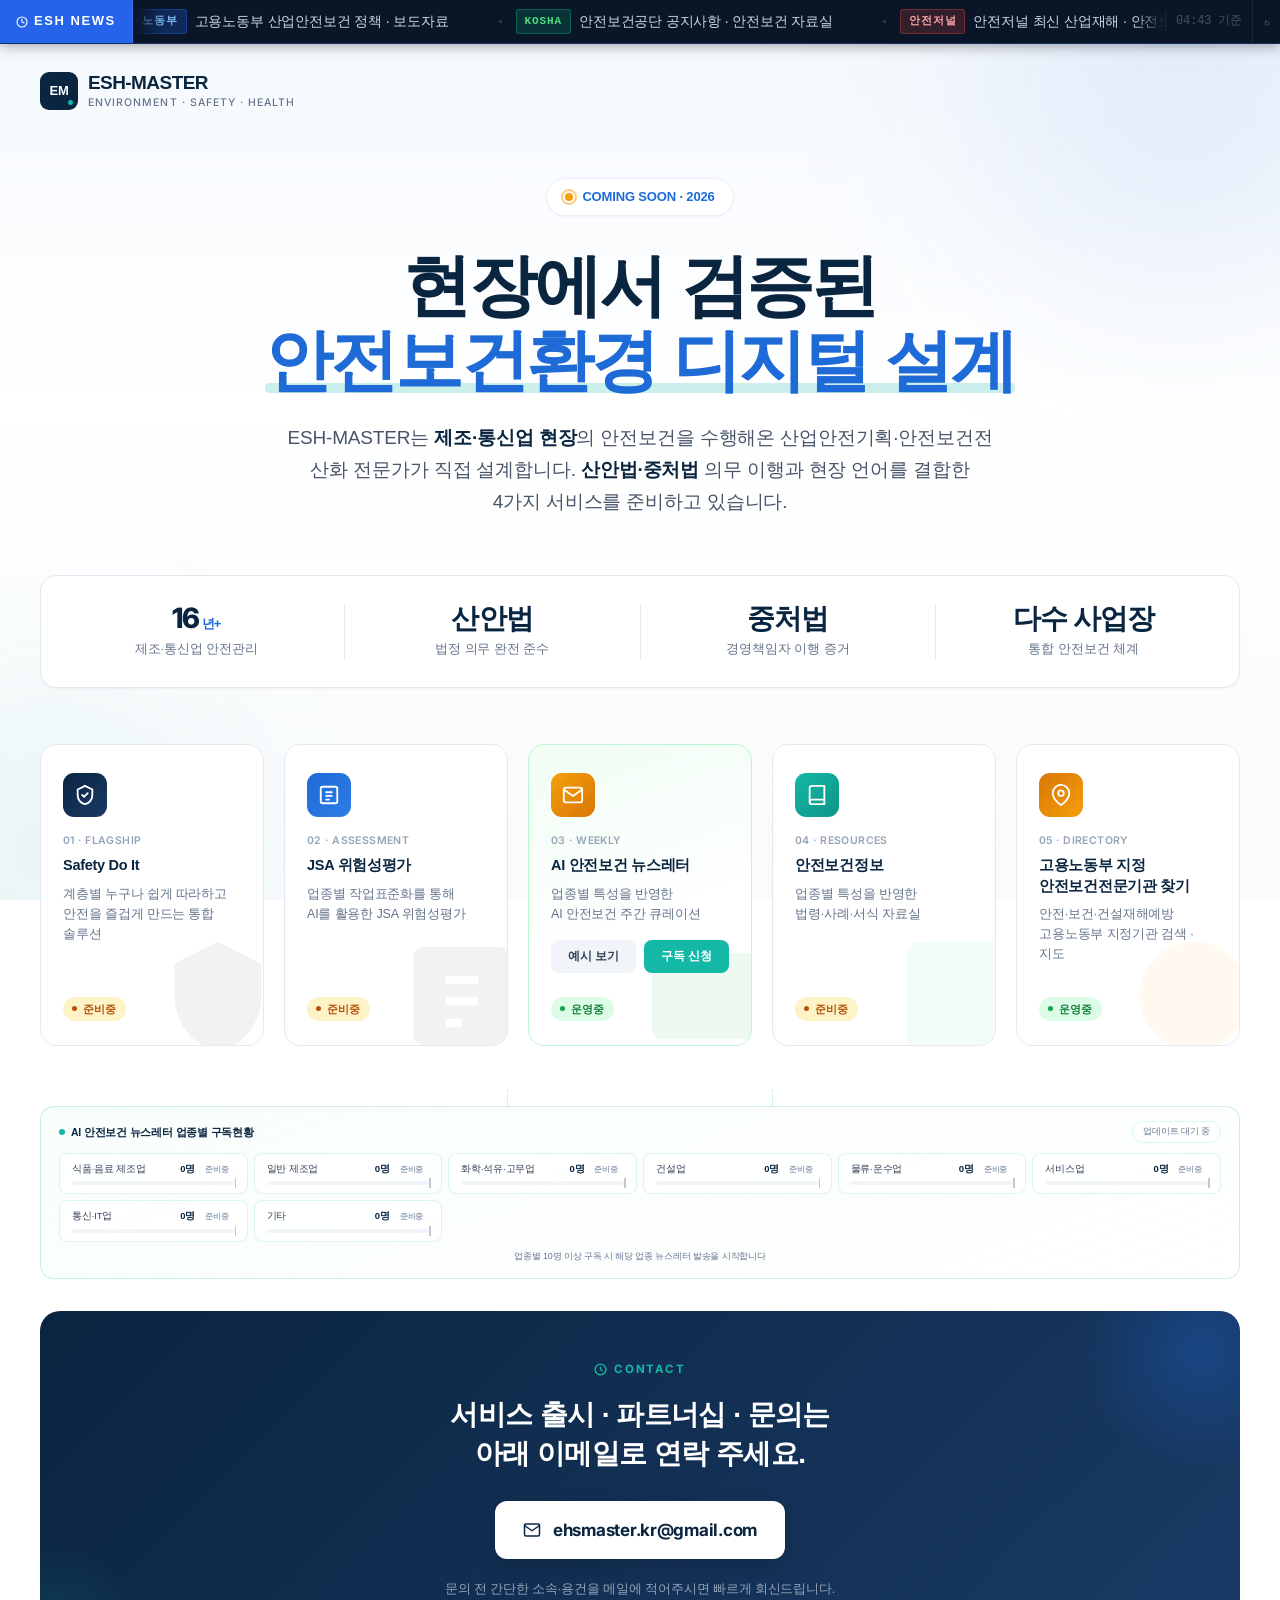
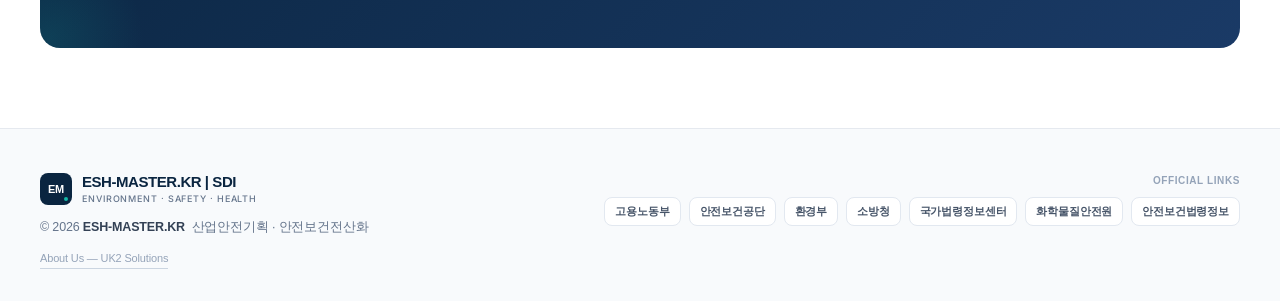
==== commit 54d53bf1: "Update index.html" ====
--- a/index.html
+++ b/index.html
@@ -497,6 +497,7 @@
         </span>
       </div>
       <div class="foot-copy">© 2026 <strong>ESH-MASTER.KR</strong>&nbsp; 산업안전기획 · 안전보건전산화</div>
+      <a href="about.html" style="font-size:11px;color:var(--gray-400);text-decoration:none;border-bottom:1px solid var(--gray-300);padding-bottom:1px;width:fit-content;transition:color .2s;" onmouseover="this.style.color='var(--navy-900)'" onmouseout="this.style.color='var(--gray-400)'">About Us — UK2 Solutions</a>
     </div>
 
     <!-- 관공서 신뢰 링크 -->
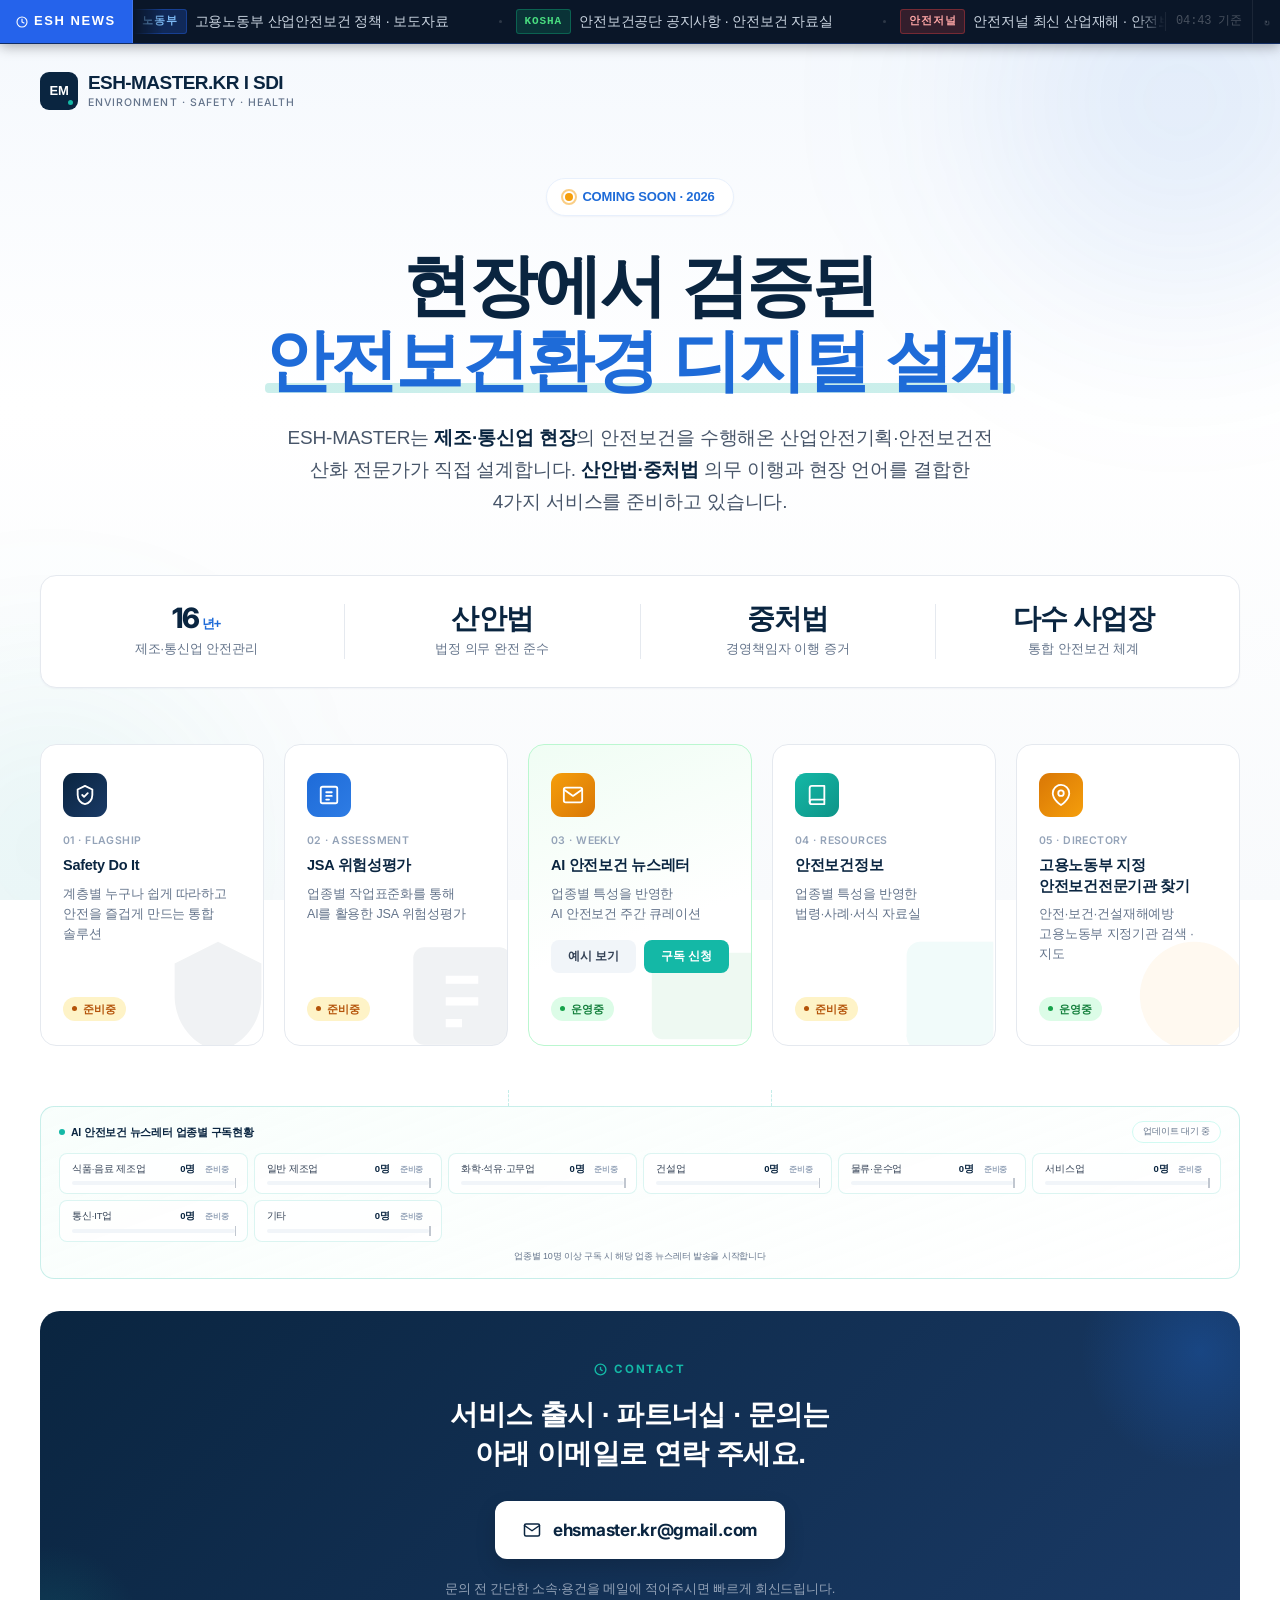
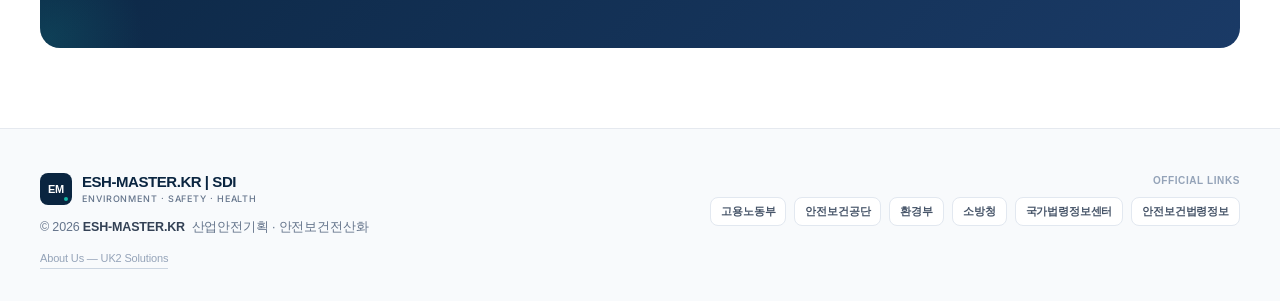
==== commit 585e6c8a: "Add files via upload" ====
--- a/index.html
+++ b/index.html
@@ -17,17 +17,21 @@
   <meta name="twitter:title" content="ESH-MASTER · 안전보건환경 디지털 플랫폼">
   <meta name="twitter:description" content="Safety Do It · JSA 위험성평가 · AI 안전보건 뉴스레터 · 안전보건정보">
   <meta id="twitter-image" name="twitter:image" content="https://esh-master.kr/og-image.svg">
-
-  <!-- Favicon — 관리자 패널에서 변경 가능 -->
   <link id="site-favicon" rel="icon" href="data:image/svg+xml,<svg xmlns='http://www.w3.org/2000/svg' viewBox='0 0 32 32'><rect width='32' height='32' rx='7' fill='%230A2540'/><text x='50%25' y='52%25' dominant-baseline='middle' text-anchor='middle' font-family='Arial Black,Arial' font-weight='900' font-size='13' fill='white'>EM</text><circle cx='25' cy='25' r='4.5' fill='%2314B8A6'/></svg>" type="image/svg+xml">
   <link id="site-favicon-apple" rel="apple-touch-icon" href="data:image/svg+xml,<svg xmlns='http://www.w3.org/2000/svg' viewBox='0 0 32 32'><rect width='32' height='32' rx='7' fill='%230A2540'/><text x='50%25' y='52%25' dominant-baseline='middle' text-anchor='middle' font-family='Arial Black,Arial' font-weight='900' font-size='13' fill='white'>EM</text><circle cx='25' cy='25' r='4.5' fill='%2314B8A6'/></svg>">
 
+  <!-- 공통 폰트 -->
   <link rel="preconnect" href="https://fonts.googleapis.com">
   <link rel="preconnect" href="https://fonts.gstatic.com" crossorigin>
   <link href="https://fonts.googleapis.com/css2?family=Inter:wght@400;500;600;700;800&display=swap" rel="stylesheet">
-  <link rel="stylesheet" as="style" crossorigin href="https://cdn.jsdelivr.net/gh/orioncactus/pretendard/dist/web/variable/pretendardvariable-dynamic-subset.min.css" />
-
+  <link rel="stylesheet" as="style" crossorigin href="https://cdn.jsdelivr.net/gh/orioncactus/pretendard/dist/web/variable/pretendardvariable-dynamic-subset.min.css">
+
+  <!-- ① 공통 디자인 토큰 · CI -->
+  <link rel="stylesheet" href="style.css">
+
+  <!-- ② 페이지 전용 스타일 -->
   <style>
+
     :root {
       --navy-900:#0A2540; --navy-800:#102B4C; --navy-700:#1A3A66;
       --blue-600:#1E6BD8; --blue-500:#2E7CE4; --blue-100:#E8F0FC; --blue-50:#F4F8FD;
@@ -271,76 +275,11 @@
     #adm-overlay{position:fixed;inset:0;z-index:99000;background:#0A0F1A;display:none;flex-direction:column;overflow:hidden}
     #adm-overlay.open{display:flex}
 
-    .adm-topbar{height:52px;background:#0D1829;border-bottom:1px solid rgba(255,255,255,.08);display:flex;align-items:center;justify-content:space-between;padding:0 24px;flex-shrink:0}
-    .adm-topbar-left{display:flex;align-items:center;gap:12px}
-    .adm-logo{font-size:13px;font-weight:800;color:#fff;letter-spacing:-.02em;font-family:'Inter',sans-serif}
-    .adm-badge-pill{font-size:10px;padding:3px 8px;background:rgba(245,158,11,.2);color:#F59E0B;border:1px solid rgba(245,158,11,.3);border-radius:4px;font-weight:700;font-family:'Inter',sans-serif;letter-spacing:.06em}
-    .adm-topbar-right{display:flex;align-items:center;gap:10px}
-    .adm-btn-save{padding:8px 18px;background:#1E6BD8;color:#fff;border:none;border-radius:8px;font-size:13px;font-weight:700;cursor:pointer;font-family:'Pretendard Variable',Pretendard,sans-serif;transition:background .2s;display:flex;align-items:center;gap:6px}
-    .adm-btn-save:hover{background:#2E7CE4}
-    .adm-btn-save:disabled{opacity:.5;cursor:not-allowed}
-    .adm-btn-close{padding:8px 14px;background:rgba(255,255,255,.06);color:rgba(255,255,255,.6);border:1px solid rgba(255,255,255,.1);border-radius:8px;font-size:13px;cursor:pointer;font-family:'Pretendard Variable',Pretendard,sans-serif;transition:all .2s}
-    .adm-btn-close:hover{background:rgba(255,255,255,.1);color:#fff}
-    .adm-save-msg{font-size:12px;color:#4ADE80;opacity:0;transition:opacity .3s;font-family:'Inter',sans-serif}
-    .adm-save-msg.show{opacity:1}
-
-    .adm-layout{display:flex;flex:1;overflow:hidden}
-    .adm-sidebar{width:196px;background:#0D1829;border-right:1px solid rgba(255,255,255,.07);padding:20px 0;flex-shrink:0;overflow-y:auto}
-    .adm-nav-item{display:flex;align-items:center;gap:10px;padding:10px 20px;font-size:13px;font-weight:600;color:rgba(255,255,255,.4);cursor:pointer;transition:all .15s;border-left:3px solid transparent;font-family:'Pretendard Variable',Pretendard,sans-serif}
-    .adm-nav-item:hover{color:rgba(255,255,255,.75);background:rgba(255,255,255,.04)}
-    .adm-nav-item.active{color:#60A5FA;border-left-color:#1E6BD8;background:rgba(30,107,216,.1)}
-    .adm-nav-item .ni{font-size:15px;width:20px;text-align:center;flex-shrink:0}
-    .adm-content{flex:1;overflow-y:auto;padding:32px}
-
-    .adm-section{display:none}.adm-section.active{display:block}
-    .adm-section-title{font-size:18px;font-weight:800;color:#fff;letter-spacing:-.02em;margin-bottom:6px}
-    .adm-section-sub{font-size:13px;color:rgba(255,255,255,.35);margin-bottom:28px}
-    .adm-grid{display:grid;grid-template-columns:1fr 1fr;gap:16px}
-    .adm-grid-1{grid-template-columns:1fr}
-    .adm-field{display:flex;flex-direction:column;gap:7px}
-    .adm-field label{font-size:11px;font-weight:700;color:rgba(255,255,255,.45);letter-spacing:.04em;text-transform:uppercase;font-family:'Inter',sans-serif}
-    .adm-field input,.adm-field textarea{background:#131F30;border:1.5px solid rgba(255,255,255,.1);border-radius:8px;padding:10px 13px;font-size:13.5px;color:#E2E8F0;font-family:'Pretendard Variable',Pretendard,sans-serif;outline:none;transition:border-color .2s;width:100%}
-    .adm-field textarea{resize:vertical;min-height:80px;line-height:1.6}
-    .adm-field input:focus,.adm-field textarea:focus{border-color:#1E6BD8;background:#0F1A2E}
-    .adm-field input::placeholder,.adm-field textarea::placeholder{color:rgba(255,255,255,.18)}
-    .adm-hint{font-size:11px;color:rgba(255,255,255,.25);line-height:1.5}
-    .adm-divider{height:1px;background:rgba(255,255,255,.07);margin:28px 0}
-    .adm-card{background:#0D1829;border:1px solid rgba(255,255,255,.08);border-radius:12px;padding:20px;margin-bottom:14px}
-    .adm-card-label{font-size:11px;font-weight:700;color:rgba(255,255,255,.3);letter-spacing:.06em;text-transform:uppercase;font-family:'Inter',sans-serif;margin-bottom:14px}
-
-    .adm-industry-list{list-style:none;display:flex;flex-direction:column;gap:8px;margin-bottom:14px}
-    .adm-industry-item{display:flex;align-items:center;gap:8px;background:#0D1829;border:1px solid rgba(255,255,255,.08);border-radius:8px;padding:10px 12px}
-    .adm-industry-item input{flex:1;background:transparent;border:none;color:#E2E8F0;font-size:13.5px;font-family:'Pretendard Variable',Pretendard,sans-serif;outline:none;padding:0}
-    .adm-industry-item .drag-handle{color:rgba(255,255,255,.2);font-size:14px;flex-shrink:0;user-select:none}
-    .adm-industry-item .del-btn{width:24px;height:24px;background:rgba(239,68,68,.15);border:none;border-radius:6px;color:#FCA5A5;cursor:pointer;font-size:13px;display:grid;place-items:center;flex-shrink:0;transition:background .2s}
-    .adm-industry-item .del-btn:hover{background:rgba(239,68,68,.3)}
-    .adm-add-btn{display:flex;align-items:center;gap:7px;padding:9px 14px;background:rgba(30,107,216,.15);border:1px dashed rgba(30,107,216,.4);border-radius:8px;color:#60A5FA;font-size:13px;font-weight:600;cursor:pointer;transition:all .2s;font-family:'Pretendard Variable',Pretendard,sans-serif;width:100%}
-    .adm-add-btn:hover{background:rgba(30,107,216,.25);border-color:#60A5FA}
-
-    #adm-login{position:absolute;inset:0;background:#0A0F1A;display:flex;align-items:center;justify-content:center;z-index:10}
-    .adm-login-card{background:#0D1829;border:1px solid rgba(255,255,255,.1);border-radius:16px;padding:40px 36px;width:100%;max-width:360px;text-align:center}
-    .adm-login-icon{width:52px;height:52px;background:rgba(245,158,11,.15);border:1px solid rgba(245,158,11,.3);border-radius:14px;display:grid;place-items:center;margin:0 auto 20px;font-size:24px}
-    .adm-login-title{font-size:20px;font-weight:800;color:#fff;letter-spacing:-.02em;margin-bottom:6px}
-    .adm-login-sub{font-size:13px;color:rgba(255,255,255,.35);margin-bottom:28px}
-    .adm-login-input{width:100%;background:#131F30;border:1.5px solid rgba(255,255,255,.12);border-radius:10px;padding:12px 14px;font-size:14px;color:#E2E8F0;font-family:'Pretendard Variable',Pretendard,sans-serif;outline:none;text-align:center;letter-spacing:.1em;margin-bottom:14px;transition:border-color .2s}
-    .adm-login-input:focus{border-color:#1E6BD8}
-    .adm-login-btn{width:100%;padding:13px;background:#1E6BD8;color:#fff;border:none;border-radius:10px;font-size:14px;font-weight:800;cursor:pointer;font-family:'Pretendard Variable',Pretendard,sans-serif;transition:background .2s}
-    .adm-login-btn:hover{background:#2E7CE4}
-    .adm-login-err{font-size:12.5px;color:#FCA5A5;margin-top:10px;min-height:18px}
-    .adm-success-msg{font-size:12.5px;color:#4ADE80;margin-top:10px;min-height:18px}
+    
   </style>
-<script>
-(function(){
-  document.addEventListener('contextmenu', e => e.preventDefault());
-  document.addEventListener('keydown', e => {
-    if(e.key === 'F12') { e.preventDefault(); return; }
-    if((e.ctrlKey||e.metaKey) && e.shiftKey && ['i','I','j','J','c','C','k','K'].includes(e.key)) { e.preventDefault(); return; }
-    if((e.ctrlKey||e.metaKey) && ['u','U','s','S'].includes(e.key)) e.preventDefault();
-  });
-})();
-</script>
 </head>
 <body>
+
 
 <!-- 전광판 -->
 <div id="news-ticker">
@@ -362,9 +301,9 @@
 <!-- HEADER -->
 <header>
   <div class="container">
-    <a href="#" class="logo">
-      <span class="logo-mark">EM</span>
-      <span class="logo-text">
+    <a href="#" class="nav-logo">
+      <span class="nav-logo-mark">EM</span>
+      <span class="nav-logo-text">
         <span class="t1" id="cfg-brand-name">ESH-MASTER.KR  l  SDI</span>
         <span class="t2 en" id="cfg-brand-sub">ENVIRONMENT · SAFETY · HEALTH</span>
       </span>
@@ -497,7 +436,7 @@
         </span>
       </div>
       <div class="foot-copy">© 2026 <strong>ESH-MASTER.KR</strong>&nbsp; 산업안전기획 · 안전보건전산화</div>
-      <a href="about.html" style="font-size:11px;color:var(--gray-400);text-decoration:none;border-bottom:1px solid var(--gray-300);padding-bottom:1px;width:fit-content;transition:color .2s;" onmouseover="this.style.color='var(--navy-900)'" onmouseout="this.style.color='var(--gray-400)'">About Us — UK2 Solutions</a>
+      <a href="about.html" class="foot-about-link">About Us — UK2 Solutions</a>
     </div>
 
     <!-- 관공서 신뢰 링크 -->
@@ -672,1132 +611,94 @@
 </div>
 
 <!-- ============ 관리자 패널 ============ -->
-<div id="adm-overlay">
-  <div id="adm-login">
-    <div class="adm-login-card">
-      <div class="adm-login-icon">🔐</div>
-      <div class="adm-login-title">관리자 페이지</div>
-      <div class="adm-login-sub">ESH-MASTER 사이트 설정 관리</div>
-      <input type="password" class="adm-login-input" id="adm-pw-input" placeholder="비밀번호 입력" autocomplete="off">
-      <button class="adm-login-btn" id="adm-pw-btn">로그인</button>
-      <div class="adm-login-err" id="adm-login-err"></div>
-    </div>
-  </div>
-  <div class="adm-topbar">
-    <div class="adm-topbar-left">
-      <span class="adm-logo">ESH-MASTER</span>
-      <span class="adm-badge-pill">ADMIN</span>
-    </div>
-    <div class="adm-topbar-right">
-      <span class="adm-save-msg" id="adm-save-msg">✓ 저장 완료</span>
-      <button class="adm-btn-save" id="adm-save-btn">💾 저장</button>
-      <button class="adm-btn-close" id="adm-close-btn">✕ 닫기</button>
-    </div>
-  </div>
-  <div class="adm-layout">
-    <nav class="adm-sidebar">
-      <div class="adm-nav-item active" data-section="text"><span class="ni">📝</span> 메인 텍스트</div>
-      <div class="adm-nav-item" data-section="creds"><span class="ni">📊</span> 신뢰 지표</div>
-      <div class="adm-nav-item" data-section="services"><span class="ni">🗂️</span> 서비스 카드</div>
-      <div class="adm-nav-item" data-section="industry"><span class="ni">🏭</span> 업종 목록</div>
-      <div class="adm-nav-item" data-section="agencies"><span class="ni">🏛️</span> 관공서 링크</div>
-      <div class="adm-nav-item" data-section="agency-order"><span class="ni">🔢</span> 기관분야 순번</div>
-      <div class="adm-nav-item" data-section="contact"><span class="ni">📧</span> 연락처</div>
-      <div class="adm-nav-item" data-section="setting"><span class="ni">⚙️</span> 설정</div>
-    </nav>
-    <div class="adm-content">
-
-      <!-- 메인 텍스트 -->
-      <div class="adm-section active" id="adm-sec-text">
-        <div class="adm-section-title">메인 텍스트</div>
-        <div class="adm-section-sub">히어로 영역의 배지, 헤드라인, 소개 문구를 수정합니다.</div>
-        <div class="adm-grid adm-grid-1" style="gap:16px">
-          <div class="adm-card-label" style="margin-bottom:8px">헤더 로고</div>
-          <div class="adm-field"><label>브랜드명</label><input type="text" id="adm-brand-name" placeholder="ESH-MASTER"></div>
-          <div class="adm-field"><label>서브텍스트</label><input type="text" id="adm-brand-sub" placeholder="ENVIRONMENT · SAFETY · HEALTH"></div>
-          <div class="adm-field"><label>상단 배지</label><input type="text" id="adm-badge"></div>
-          <div class="adm-field"><label>헤드라인 1줄</label><input type="text" id="adm-h1-1"></div>
-          <div class="adm-field"><label>헤드라인 2줄 (강조 색상)</label><input type="text" id="adm-h1-2"></div>
-          <div class="adm-field">
-            <label>소개 문구 (HTML 가능)</label>
-            <textarea id="adm-lead" rows="5"></textarea>
-            <span class="adm-hint">※ &lt;strong&gt;굵게&lt;/strong&gt;, &lt;br&gt; 줄바꿈 사용 가능</span>
-          </div>
-        </div>
-      </div>
-
-      <!-- 신뢰 지표 -->
-      <div class="adm-section" id="adm-sec-creds">
-        <div class="adm-section-title">신뢰 지표</div>
-        <div class="adm-section-sub">하단 수치 스트립 4개 항목을 수정합니다.</div>
-        <div id="adm-creds-list"></div>
-      </div>
-
-      <!-- 서비스 카드 -->
-      <div class="adm-section" id="adm-sec-services">
-        <div class="adm-section-title">서비스 카드</div>
-        <div class="adm-section-sub">서비스 카드의 제목·설명·운영 상태를 수정합니다. <span style="color:#4ADE80;font-weight:700">운영중</span>은 녹색, <span style="color:#F59E0B;font-weight:700">준비중</span>은 황색으로 표시됩니다.</div>
-        <div id="adm-services-list"></div>
-      </div>
-
-      <!-- 업종 목록 -->
-      <div class="adm-section" id="adm-sec-industry">
-        <div class="adm-section-title">업종 목록</div>
-        <div class="adm-section-sub">구독 신청 폼의 업종 선택 항목을 관리합니다. 드래그로 순서 변경, ✕로 삭제합니다.</div>
-        <ul class="adm-industry-list" id="adm-industry-list"></ul>
-        <button class="adm-add-btn" id="adm-add-industry">＋ 업종 추가</button>
-      </div>
-
-      <!-- 관공서 링크 -->
-      <div class="adm-section" id="adm-sec-agencies">
-        <div class="adm-section-title">관공서 링크</div>
-        <div class="adm-section-sub">푸터 우측 관공서 링크를 관리합니다. 기관명과 URL을 수정하세요.</div>
-        <ul class="adm-industry-list" id="adm-agency-list"></ul>
-        <button class="adm-add-btn" id="adm-add-agency">＋ 기관 추가</button>
-      </div>
-
-      <!-- 기관분야 순번 -->
-      <div class="adm-section" id="adm-sec-agency-order">
-        <div class="adm-section-title">기관분야 순번</div>
-        <div class="adm-section-sub">안전보건전문기관 찾기 페이지의 분야 표시 순서를 드래그로 변경합니다.</div>
-        <ul class="adm-industry-list" id="adm-agency-order-list"></ul>
-      </div>
-
-      <!-- 연락처 -->
-      <div class="adm-section" id="adm-sec-contact">
-        <div class="adm-section-title">연락처</div>
-        <div class="adm-section-sub">Contact 섹션의 문구와 이메일 주소를 수정합니다.</div>
-        <div class="adm-grid adm-grid-1" style="gap:16px">
-          <div class="adm-field"><label>헤드라인 (\n으로 줄바꿈)</label><input type="text" id="adm-contact-h2"></div>
-          <div class="adm-field"><label>이메일 주소</label><input type="email" id="adm-contact-email"></div>
-          <div class="adm-field"><label>하단 안내 문구</label><input type="text" id="adm-contact-note"></div>
-        </div>
-      </div>
-
-      <!-- 설정 -->
-      <div class="adm-section" id="adm-sec-setting">
-        <div class="adm-section-title">설정</div>
-        <div class="adm-section-sub">파비콘(브라우저 탭 아이콘) 및 관리자 비밀번호를 관리합니다.</div>
-
-        <!-- 링크 미리보기 이미지 -->
-        <div class="adm-card" style="margin-bottom:24px">
-          <div class="adm-card-label">🖼️ 링크 공유 미리보기 이미지 (OG Image)</div>
-          <div class="adm-grid adm-grid-1" style="gap:12px">
-            <div class="adm-field">
-              <label>이미지 URL</label>
-              <input type="text" id="adm-og-image" placeholder="https://esh-master.kr/og-image.svg">
-              <span class="adm-hint">※ 카카오톡·슬랙·SNS 링크 공유 시 표시되는 미리보기 이미지입니다. 권장 크기: 1200×630px PNG/JPG.<br>※ GitHub Pages에 이미지 파일을 올리고 해당 URL을 입력하세요.</span>
-            </div>
-            <div style="display:flex;align-items:flex-start;gap:12px;flex-wrap:wrap">
-              <div style="display:flex;flex-direction:column;align-items:center;gap:6px">
-                <div style="font-size:10px;color:rgba(255,255,255,.3);letter-spacing:.04em;font-family:'Inter',sans-serif">미리보기</div>
-                <div style="width:120px;height:63px;background:#1a2740;border-radius:6px;border:1px solid rgba(255,255,255,.1);overflow:hidden;display:flex;align-items:center;justify-content:center">
-                  <img id="adm-og-preview" src="" width="120" height="63" style="object-fit:cover;display:none;border-radius:6px" alt="og preview">
-                  <span id="adm-og-placeholder" style="font-size:9px;color:rgba(255,255,255,.2);text-align:center;padding:4px">1200×630<br>이미지</span>
-                </div>
-              </div>
-              <button onclick="previewOgImage()" style="padding:7px 14px;background:rgba(30,107,216,.2);border:1px solid rgba(30,107,216,.4);border-radius:7px;color:#60A5FA;font-size:12px;font-weight:700;cursor:pointer;font-family:'Pretendard Variable',Pretendard,sans-serif;align-self:flex-end">미리보기 확인</button>
-            </div>
-          </div>
-        </div>
-          <div class="adm-card-label">🌐 브라우저 탭 아이콘 (Favicon)</div>
-          <div class="adm-grid adm-grid-1" style="gap:12px">
-            <div class="adm-field">
-              <label>파비콘 URL</label>
-              <input type="text" id="adm-favicon" placeholder="https://example.com/favicon.ico 또는 /favicon.svg">
-              <span class="adm-hint">※ PNG/ICO/SVG URL, 또는 data:image/... Base64 URL. 비워두면 기본 EM 로고 사용.</span>
-            </div>
-            <div style="display:flex;align-items:center;gap:12px;flex-wrap:wrap">
-              <div style="display:flex;flex-direction:column;align-items:center;gap:6px">
-                <div style="font-size:10px;color:rgba(255,255,255,.3);letter-spacing:.04em;font-family:'Inter',sans-serif">현재 미리보기</div>
-                <div style="width:32px;height:32px;background:#1a2740;border-radius:6px;display:flex;align-items:center;justify-content:center;border:1px solid rgba(255,255,255,.1)">
-                  <img id="adm-favicon-preview" src="" width="20" height="20" style="border-radius:3px;display:none" alt="favicon">
-                  <span id="adm-favicon-placeholder" style="font-size:10px;color:rgba(255,255,255,.3)">EM</span>
-                </div>
-              </div>
-              <div style="display:flex;flex-direction:column;gap:6px">
-                <button onclick="previewFavicon()" style="padding:7px 14px;background:rgba(30,107,216,.2);border:1px solid rgba(30,107,216,.4);border-radius:7px;color:#60A5FA;font-size:12px;font-weight:700;cursor:pointer;font-family:'Pretendard Variable',Pretendard,sans-serif">미리보기 적용</button>
-                <button onclick="resetFavicon()" style="padding:7px 14px;background:rgba(255,255,255,.06);border:1px solid rgba(255,255,255,.1);border-radius:7px;color:rgba(255,255,255,.5);font-size:12px;font-weight:600;cursor:pointer;font-family:'Pretendard Variable',Pretendard,sans-serif">기본값으로 리셋</button>
-              </div>
-            </div>
-          </div>
-        </div>
-
-        <!-- 비밀번호 변경 -->
-        <div class="adm-card">
-          <div class="adm-card-label">🔐 관리자 비밀번호 변경</div>
-          <div class="adm-grid adm-grid-1" style="gap:14px;max-width:340px">
-            <div class="adm-field"><label>현재 비밀번호</label><input type="password" id="adm-pw-cur" autocomplete="off"></div>
-            <div class="adm-field"><label>새 비밀번호</label><input type="password" id="adm-pw-new" autocomplete="off"></div>
-            <div class="adm-field"><label>새 비밀번호 확인</label><input type="password" id="adm-pw-new2" autocomplete="off"></div>
-            <button class="adm-btn-save" id="adm-pw-change-btn" style="width:auto">비밀번호 변경</button>
-            <div id="adm-pw-msg" style="font-size:12.5px;min-height:18px"></div>
-          </div>
-        </div>
-      </div>
-
-    </div>
-  </div>
-</div>
-
-<!-- ============ SCRIPTS ============ -->
-
-<!-- 1. 설정 + 관리자 -->
+
+
+<!-- ③ 공통 로직 (config 로드 · 보안 · 티커 · 뉴스레터) -->
+<script src="shared.js"></script>
+
+<!-- ④ 페이지 초기화 -->
 <script>
 (function () {
-  const APPS_SCRIPT_URL = 'https://script.google.com/macros/s/AKfycbykCxcVBZki0-wrNpd5a63D_wttCJUs14_-OyvrEGcozwueS3BMnlRxNALz_KijeyTO/exec';
-
-  const DEFAULTS = {
-    brand_name: 'ESH-MASTER',
-    brand_sub:  'ENVIRONMENT · SAFETY · HEALTH',
-    favicon: '',
-    og_image: 'https://esh-master.kr/og-image.svg',
-    badge: 'COMING SOON · 2026',
-    h1_1: '현장에서 검증된',
-    h1_2: '안전보건환경 디지털 설계',
-    lead: 'ESH-MASTER는 <strong>제조·통신업 현장</strong>의 안전보건을 수행해온 산업안전기획·안전보건전산화 전문가가 직접 설계합니다. <strong>산안법·중처법</strong> 의무 이행과 현장 언어를 결합한<br>4가지 서비스를 준비하고 있습니다.',
-    creds: [
-      { n: '16<sub>년+</sub>', l: '제조·통신업 안전관리' },
-      { n: '산안법', l: '법정 의무 완전 준수' },
-      { n: '중처법', l: '경영책임자 이행 증거' },
-      { n: '다수 사업장', l: '통합 안전보건 체계' },
-    ],
-    services: [
-      { title: 'Safety Do It',       desc: '계층별 누구나 쉽게 따라하고\n안전을 즐겁게 만드는 통합 솔루션',         status: '준비중' },
-      { title: 'JSA 위험성평가',      desc: '업종별 작업표준화를 통해\nAI를 활용한 JSA 위험성평가',              status: '준비중' },
-      { title: 'AI 안전보건 뉴스레터', desc: '업종별 특성을 반영한\nAI 안전보건 주간 큐레이션',                  status: '운영중' },
-      { title: '안전보건정보',         desc: '업종별 특성을 반영한\n법령·사례·서식 자료실',                      status: '준비중' },
-      { title: '고용노동부 지정 안전보건전문기관 찾기', desc: '안전·보건·건설재해예방\n고용노동부 지정기관 검색 · 지도', status: '운영중' },
-    ],
-    contact_h2:    '서비스 출시 · 파트너십 · 문의는\n아래 이메일로 연락 주세요.',
-    contact_email: 'ehsmaster.kr@gmail.com',
-    contact_note:  '문의 전 간단한 소속·용건을 메일에 적어주시면 빠르게 회신드립니다.',
-    industries: [
-      { name: '식품·음료 제조업', status: '신청중' },
-      { name: '일반 제조업',      status: '신청중' },
-      { name: '화학·석유·고무업', status: '신청중' },
-      { name: '건설업',           status: '신청중' },
-      { name: '물류·운수업',      status: '신청중' },
-      { name: '서비스업',         status: '신청중' },
-      { name: '통신·IT업',        status: '신청중' },
-      { name: '기타',             status: '신청중' },
-    ],
-    agencyOrder: ['건설재해예방','안전관리','보건관리','특수건강진단','자율안전검사','석면조사','작업환경측정','안전보건진단'],
-    agencies: [
-      { name: '고용노동부',       url: 'https://www.moel.go.kr',   favicon: 'moel.go.kr' },
-      { name: '안전보건공단',     url: 'https://www.kosha.or.kr',  favicon: 'kosha.or.kr' },
-      { name: '환경부',           url: 'https://www.me.go.kr',     favicon: 'me.go.kr' },
-      { name: '소방청',           url: 'https://www.nfa.go.kr',    favicon: 'nfa.go.kr' },
-      { name: '국가법령정보센터', url: 'https://www.law.go.kr',    favicon: 'law.go.kr' },
-      { name: '화학물질안전원',   url: 'https://nics.me.go.kr',   favicon: 'me.go.kr' },
-      { name: '안전보건법령정보', url: 'https://www.meis.go.kr',   favicon: 'meis.go.kr' },
-    ],
-  };
-
-  let CFG = JSON.parse(JSON.stringify(DEFAULTS));
-
-  async function loadConfig() {
-    try {
-      const res  = await fetch(APPS_SCRIPT_URL + '?action=getConfig', { signal: AbortSignal.timeout(5000) });
-      const data = await res.json();
-      if (data.success && data.config) {
-        CFG = Object.assign({}, DEFAULTS, data.config);
-        if (data.config.creds)      CFG.creds      = data.config.creds;
-        // services: 저장된 항목 수가 DEFAULTS보다 적을 경우 기본값으로 채움
-        if (data.config.services) {
-          CFG.services = DEFAULTS.services.map((def, i) =>
-            Object.assign({}, def, data.config.services[i] || {})
-          );
-        }
-        if (data.config.industries) CFG.industries = data.config.industries;
-        if (data.config.agencies)   CFG.agencies   = data.config.agencies;
-        delete CFG.footer_brand_name;
-        delete CFG.footer_brand_sub;
-        delete CFG.footer_copy;
-      }
-    } catch (e) { }
-    applyConfig();
-  }
-
-  function applyConfig() {
-    set('cfg-badge', CFG.badge);
-    set('cfg-h1-1',  CFG.h1_1);
-    set('cfg-h1-2',  CFG.h1_2);
-    setH('cfg-lead', CFG.lead);
-
-    CFG.creds.forEach((c, i) => {
+  // index.html 전용 config 적용
+  function applyIndexConfig() {
+    const cfg = window._ESH_CFG || {};
+    function set(id, v)  { const e = document.getElementById(id); if (e) e.textContent = v; }
+    function setH(id, v) { const e = document.getElementById(id); if (e) e.innerHTML = v; }
+
+    set('cfg-badge',  cfg.badge);
+    set('cfg-h1-1',   cfg.h1_1);
+    set('cfg-h1-2',   cfg.h1_2);
+    setH('cfg-lead',  cfg.lead);
+    set('cfg-brand-name', cfg.brand_name);
+    set('cfg-brand-sub',  cfg.brand_sub);
+
+    (cfg.creds || []).forEach((c, i) => {
       const el = document.querySelector('[data-cred="' + i + '"]');
       if (!el) return;
       el.querySelector('.cred-n').innerHTML   = c.n;
       el.querySelector('.cred-l').textContent = c.l;
     });
 
-    CFG.services.forEach((s, i) => {
+    (cfg.services || []).forEach((s, i) => {
       const t = document.querySelector('[data-svc-title="' + i + '"]');
       const d = document.querySelector('[data-svc-desc="'  + i + '"]');
       if (t) t.textContent = s.title;
       if (d) d.innerHTML   = s.desc.replace(/\n/g, '<br>');
-      // 상태 뱃지 동적 업데이트
       const badge = document.querySelector('[data-svc-status="' + i + '"]');
       if (badge && s.status) {
         const isLive = s.status === '운영중';
-        badge.className = 'svc-status' + (isLive ? ' live' : '') + (badge.style.marginTop ? '' : '');
+        badge.className = 'svc-status' + (isLive ? ' live' : '');
         badge.style.cssText = 'position:relative;z-index:1' + (i === 2 ? ';margin-top:8px' : '');
         badge.innerHTML = '<span class="dot"></span>' + s.status;
-        // 카드 03 operating-card 클래스 토글
         if (i === 2) {
-          const card3 = badge.closest('.svc-item');
-          if (card3) {
-            card3.classList.toggle('operating-card', isLive);
-          }
+          const card = badge.closest('.svc-item');
+          if (card) card.classList.toggle('operating-card', isLive);
         }
       }
     });
 
-    const bnEl = document.getElementById('cfg-brand-name');
-    const bsEl = document.getElementById('cfg-brand-sub');
-    if (bnEl) bnEl.textContent = CFG.brand_name || 'ESH-MASTER.KR l SDI';
-    if (bsEl) bsEl.textContent = CFG.brand_sub  || 'ENVIRONMENT · SAFETY · HEALTH';
-
-    const h2El   = document.getElementById('cfg-contact-h2');
-    const emEl   = document.getElementById('cfg-contact-email');
-    const lnEl   = document.getElementById('cfg-contact-link');
-    const ntEl   = document.getElementById('cfg-contact-note');
-    if (h2El) h2El.innerHTML     = CFG.contact_h2.replace(/\n/g, '<br>');
-    if (emEl) emEl.textContent   = CFG.contact_email;
-    if (lnEl) lnEl.href          = 'https://mail.google.com/mail/?view=cm&fs=1&to=' + CFG.contact_email + '&su=ESH-MASTER%20%EB%AC%B8%EC%9D%98';
-    if (ntEl) ntEl.textContent   = CFG.contact_note;
-
-    rebuildSelect();
-    rebuildAgencies();
-    window._CFG_INDUSTRIES = CFG.industries;
-
-    const fcEl = document.querySelector('.foot-copy');
-    if (fcEl) fcEl.innerHTML = '© 2026 <strong>ESH-MASTER.KR</strong>&nbsp; 산업안전기획 · 안전보건전산화';
-
-    // og:image 적용
-    if (CFG.og_image) {
-      const ogImg = document.getElementById('og-image');
-      const twImg = document.getElementById('twitter-image');
-      if (ogImg) ogImg.content = CFG.og_image;
-      if (twImg) twImg.content = CFG.og_image;
-    }
-
-    // 파비콘 적용
-    if (CFG.favicon) {
-      const fv = document.getElementById('site-favicon');
-      const fa = document.getElementById('site-favicon-apple');
-      if (fv) { fv.href = CFG.favicon; fv.type = CFG.favicon.startsWith('data:image/svg') ? 'image/svg+xml' : 'image/x-icon'; }
-      if (fa) fa.href = CFG.favicon;
+    const h2El = document.getElementById('cfg-contact-h2');
+    const emEl = document.getElementById('cfg-contact-email');
+    const lnEl = document.getElementById('cfg-contact-link');
+    const ntEl = document.getElementById('cfg-contact-note');
+    if (h2El) h2El.innerHTML   = (cfg.contact_h2 || '').replace(/\n/g, '<br>');
+    if (emEl) emEl.textContent = cfg.contact_email || '';
+    if (lnEl) lnEl.href        = 'https://mail.google.com/mail/?view=cm&fs=1&to=' + (cfg.contact_email || '') + '&su=ESH-MASTER%20%EB%AC%B8%EC%9D%98';
+    if (ntEl) ntEl.textContent = cfg.contact_note || '';
+
+    // 업종 select 재구성
+    const sel = document.getElementById('sub-industry');
+    if (sel && window._ESH_INDUSTRIES) {
+      sel.innerHTML = '<option value="">-- 선택해주세요 --</option>';
+      window._ESH_INDUSTRIES.forEach(ind => {
+        const opt = document.createElement('option');
+        opt.value = opt.textContent = ind.name || ind;
+        sel.appendChild(opt);
+      });
+      sel.onchange = () => window.toggleEtcField(sel.value);
     }
   }
 
-  function rebuildAgencies() {
-    const wrap = document.getElementById('foot-agency-links');
-    if (!wrap || !CFG.agencies) return;
-    const CUSTOM_ICONS = {
-      'nics.me.go.kr': '<svg width="16" height="16" viewBox="0 0 24 24" fill="none" stroke="#0891B2" stroke-width="2" stroke-linecap="round" stroke-linejoin="round"><path d="M9 3h6M9 3v6l-4 9h14L15 9V3"/><path d="M9 12h6"/></svg>',
-    };
-    wrap.innerHTML = CFG.agencies.map(a => {
-      const domain = a.favicon || new URL(a.url).hostname.replace('www.','');
-      const icon = CUSTOM_ICONS[domain]
-        ? CUSTOM_ICONS[domain]
-        : `<img src="https://www.google.com/s2/favicons?domain=${domain}&sz=24" width="16" height="16" alt="${a.name}" onerror="this.style.display='none'">`;
-      return `<a class="foot-agency" href="${a.url}" target="_blank" rel="noopener" title="${a.name}">${icon}${a.name}</a>`;
-    }).join('');
-  }
-
-  function rebuildSelect() {
-    const sel = document.getElementById('sub-industry');
-    if (!sel) return;
-    sel.innerHTML = '<option value="">-- 선택해주세요 --</option>';
-    sel.onchange = () => window.toggleEtcField(sel.value);
-    CFG.industries.forEach(ind => {
-      const opt = document.createElement('option');
-      opt.value = opt.textContent = ind.name || ind;
-      sel.appendChild(opt);
-    });
-  }
-
-  function set(id, v)  { const e = document.getElementById(id); if (e) e.textContent = v; }
-  function setH(id, v) { const e = document.getElementById(id); if (e) e.innerHTML   = v; }
-
-  /* ── 관리자 패널 진입 ──────────────────────────────── */
-  const admOverlay  = document.getElementById('adm-overlay');
-  const admLogin    = document.getElementById('adm-login');
-  const LOCK_KEY    = '_adm_lock';
-  const ATTEMPT_KEY = '_adm_try';
-  const MAX_TRY     = 2;
-  const LOCK_MS     = 30 * 60 * 1000;
-
+  // 관리자 진입 (로고 10회 클릭)
   (function() {
-    if (location.search.includes('adm')) {
-      admOverlay.classList.add('open');
-      checkLockOnOpen();
-    }
     let n = 0, t = null;
     const dot = document.getElementById('adm-dot');
-    if (dot) {
-      dot.addEventListener('click', function() {
-        n++;
-        clearTimeout(t);
-        if (n >= 10) {
-          n = 0;
-          admOverlay.classList.add('open');
-          checkLockOnOpen();
-        } else {
-          t = setTimeout(function() { n = 0; }, 3000);
-        }
-      });
-    }
+    if (!dot) return;
+    dot.addEventListener('click', function() {
+      n++;
+      clearTimeout(t);
+      if (n >= 10) { n = 0; window.location.href = 'admin.html'; }
+      else t = setTimeout(() => n = 0, 3000);
+    });
   })();
 
-  function getLockRemain() {
-    const t = parseInt(localStorage.getItem(LOCK_KEY) || '0');
-    return Math.max(0, t - Date.now());
-  }
-  function setLocked()    { localStorage.setItem(LOCK_KEY, Date.now() + LOCK_MS); localStorage.setItem(ATTEMPT_KEY, '0'); }
-  function getAttempts()  { return parseInt(localStorage.getItem(ATTEMPT_KEY) || '0'); }
-  function addAttempt()   { const n = getAttempts() + 1; localStorage.setItem(ATTEMPT_KEY, String(n)); return n; }
-  function resetAttempts(){ localStorage.removeItem(LOCK_KEY); localStorage.removeItem(ATTEMPT_KEY); }
-  function fmtRemain(ms)  { return Math.ceil(ms / 60000) + '분 후 다시 시도하세요.'; }
-
-  function checkLockOnOpen() {
-    const errEl = document.getElementById('adm-login-err');
-    const btn   = document.getElementById('adm-pw-btn');
-    const input = document.getElementById('adm-pw-input');
-    const remain = getLockRemain();
-    if (remain > 0) {
-      errEl.textContent = '⛔ 잠금 중 — ' + fmtRemain(remain);
-      btn.disabled = input.disabled = true;
-      const timer = setInterval(() => {
-        const r = getLockRemain();
-        if (r <= 0) { clearInterval(timer); errEl.textContent = ''; btn.disabled = input.disabled = false; }
-        else errEl.textContent = '⛔ 잠금 중 — ' + fmtRemain(r);
-      }, 15000);
-    } else {
-      errEl.textContent = '';
-      btn.disabled = input.disabled = false;
-    }
-  }
-
-  async function doLogin() {
-    if (getLockRemain() > 0) return;
-    const pw    = document.getElementById('adm-pw-input').value;
-    const errEl = document.getElementById('adm-login-err');
-    const btn   = document.getElementById('adm-pw-btn');
-    if (!pw) return;
-    btn.disabled = true;
-    btn.textContent = '확인 중...';
-    errEl.textContent = '';
-    try {
-      const res  = await fetch(APPS_SCRIPT_URL, {
-        method: 'POST',
-        headers: { 'Content-Type': 'text/plain;charset=utf-8' },
-        body: JSON.stringify({ action: 'adminLogin', pw }),
-      });
-      const data = await res.json();
-      if (data.success) {
-        resetAttempts();
-        admLogin.style.display = 'none';
-        fillAdminForm();
-      } else {
-        const tries = addAttempt();
-        const left  = MAX_TRY - tries;
-        document.getElementById('adm-pw-input').value = '';
-        if (tries >= MAX_TRY) {
-          setLocked();
-          errEl.textContent = '⛔ ' + MAX_TRY + '회 실패 — 30분간 접근이 제한됩니다.';
-          document.getElementById('adm-pw-input').disabled = true;
-        } else {
-          errEl.textContent = '비밀번호가 올바르지 않습니다. (남은 시도: ' + left + '회)';
-          document.getElementById('adm-pw-input').focus();
-        }
-      }
-    } catch {
-      errEl.textContent = '서버 연결 오류. 잠시 후 다시 시도해 주세요.';
-    } finally {
-      if (!document.getElementById('adm-pw-input').disabled) {
-        btn.disabled = false;
-        btn.textContent = '로그인';
-      }
-    }
-  }
-  document.getElementById('adm-pw-btn').addEventListener('click', doLogin);
-  document.getElementById('adm-pw-input').addEventListener('keydown', e => { if (e.key === 'Enter') doLogin(); });
-
-  document.getElementById('adm-close-btn').addEventListener('click', () => {
-    admOverlay.classList.remove('open');
-    admLogin.style.display = 'flex';
-    document.getElementById('adm-pw-input').value = '';
-    document.getElementById('adm-login-err').textContent = '';
-    history.replaceState({}, '', location.pathname);
-  });
-
-  document.querySelectorAll('.adm-nav-item').forEach(item => {
-    item.addEventListener('click', () => {
-      document.querySelectorAll('.adm-nav-item').forEach(n => n.classList.remove('active'));
-      document.querySelectorAll('.adm-section').forEach(s => s.classList.remove('active'));
-      item.classList.add('active');
-      document.getElementById('adm-sec-' + item.dataset.section).classList.add('active');
-    });
-  });
-
-  function fillAdminForm() {
-    document.getElementById('adm-badge').value        = CFG.badge;
-    if (document.getElementById('adm-brand-name')) document.getElementById('adm-brand-name').value = CFG.brand_name || 'ESH-MASTER';
-    if (document.getElementById('adm-brand-sub'))  document.getElementById('adm-brand-sub').value  = CFG.brand_sub  || 'ENVIRONMENT · SAFETY · HEALTH';
-    // 파비콘 필드
-    const faviconInput = document.getElementById('adm-favicon');
-    if (faviconInput) faviconInput.value = CFG.favicon || '';
-    updateFaviconPreview(CFG.favicon || '');
-    // og:image 필드
-    const ogInput = document.getElementById('adm-og-image');
-    if (ogInput) { ogInput.value = CFG.og_image || ''; updateOgPreview(CFG.og_image || ''); }
-    document.getElementById('adm-h1-1').value         = CFG.h1_1;
-    document.getElementById('adm-h1-2').value         = CFG.h1_2;
-    document.getElementById('adm-lead').value         = CFG.lead;
-    document.getElementById('adm-contact-h2').value   = CFG.contact_h2;
-    document.getElementById('adm-contact-email').value= CFG.contact_email;
-    document.getElementById('adm-contact-note').value = CFG.contact_note;
-
-    const credLabels = ['① 첫 번째 항목','② 두 번째 항목','③ 세 번째 항목','④ 네 번째 항목'];
-    const credsList  = document.getElementById('adm-creds-list');
-    credsList.innerHTML = '';
-    CFG.creds.forEach((c, i) => {
-      const card = document.createElement('div');
-      card.className = 'adm-card';
-      card.innerHTML = `<div class="adm-card-label">${credLabels[i]}</div>
-        <div class="adm-grid">
-          <div class="adm-field"><label>수치 (HTML 가능)</label><input type="text" data-cred-n="${i}" value="${esc(c.n)}"></div>
-          <div class="adm-field"><label>레이블</label><input type="text" data-cred-l="${i}" value="${esc(c.l)}"></div>
-        </div>`;
-      credsList.appendChild(card);
-    });
-
-
-    const svcLabels = ['01 · Safety Do It','02 · JSA 위험성평가','03 · AI 뉴스레터','04 · 안전보건정보','05 · 전문기관 찾기'];
-    const svcList   = document.getElementById('adm-services-list');
-    svcList.innerHTML = '';
-    CFG.services.forEach((s, i) => {
-      const isLive = (s.status || '준비중') === '운영중';
-      const card = document.createElement('div');
-      card.className = 'adm-card';
-      card.innerHTML = `<div class="adm-card-label">${svcLabels[i]}</div>
-        <div class="adm-grid adm-grid-1" style="gap:10px">
-          <div class="adm-field"><label>제목</label><input type="text" data-svc-t="${i}" value="${esc(s.title)}"></div>
-          <div class="adm-field"><label>설명 (\\n으로 줄바꿈)</label><input type="text" data-svc-d="${i}" value="${esc(s.desc)}"></div>
-          <div class="adm-field">
-            <label>운영 상태</label>
-            <div style="display:flex;gap:8px;margin-top:2px">
-              <button type="button" id="svc-sts-ready-${i}" onclick="setSvcStatus(${i},'준비중')"
-                style="flex:1;padding:8px 0;border-radius:8px;font-size:13px;font-weight:700;cursor:pointer;font-family:'Pretendard Variable',Pretendard,sans-serif;transition:all .2s;border:1.5px solid ${!isLive?'#F59E0B':'rgba(255,255,255,.1)'};background:${!isLive?'rgba(245,158,11,.2)':'rgba(255,255,255,.04)'};color:${!isLive?'#F59E0B':'rgba(255,255,255,.3)'}">
-                준비중
-              </button>
-              <button type="button" id="svc-sts-live-${i}" onclick="setSvcStatus(${i},'운영중')"
-                style="flex:1;padding:8px 0;border-radius:8px;font-size:13px;font-weight:700;cursor:pointer;font-family:'Pretendard Variable',Pretendard,sans-serif;transition:all .2s;border:1.5px solid ${isLive?'#16A34A':'rgba(255,255,255,.1)'};background:${isLive?'rgba(22,163,74,.2)':'rgba(255,255,255,.04)'};color:${isLive?'#4ADE80':'rgba(255,255,255,.3)'}">
-                운영중
-              </button>
-            </div>
-            <input type="hidden" data-svc-s="${i}" value="${esc(s.status||'준비중')}">
-          </div>
-        </div>`;
-      svcList.appendChild(card);
-    });
-
-    renderIndustryList();
-    renderAgencyList();
-    renderAgencyOrderList();
-  }
-
-  const AGENCY_LABELS = {
-    '건설재해예방': '🏗️ 건설재해예방전문지도기관',
-    '안전관리':     '🛡️ 안전관리전문기관',
-    '보건관리':     '🩺 보건관리전문기관',
-    '특수건강진단': '🏥 특수건강진단실시기관',
-    '자율안전검사': '🔍 자율안전검사기관',
-    '석면조사':     '🔬 석면조사기관',
-    '작업환경측정': '📊 작업환경측정기관',
-    '안전보건진단': '📋 안전보건진단기관',
-  };
-
-  function renderAgencyOrderList() {
-    const ul = document.getElementById('adm-agency-order-list');
-    const order = CFG.agencyOrder || ['건설재해예방','안전관리','보건관리','특수건강진단','자율안전검사','석면조사','작업환경측정','안전보건진단'];
-    ul.innerHTML = order.map((key, i) => `
-      <li class="adm-industry-item" data-key="${key}" style="display:flex;align-items:center;gap:8px;padding:8px 12px">
-        <span style="width:20px;text-align:center;font-size:12px;font-weight:700;color:var(--gray-400);font-family:'Inter',sans-serif">${i+1}</span>
-        <span style="flex:1;font-size:13px;font-weight:600;color:#fff">${AGENCY_LABELS[key] || key}</span>
-        <div style="display:flex;flex-direction:column;gap:2px">
-          <button onclick="moveAgencyOrder(${i},-1)" style="background:rgba(255,255,255,.1);border:none;border-radius:4px;width:24px;height:20px;cursor:pointer;color:#fff;font-size:11px;line-height:1" ${i===0?'disabled style="opacity:.3;cursor:not-allowed;background:rgba(255,255,255,.05)"':''}>▲</button>
-          <button onclick="moveAgencyOrder(${i},1)"  style="background:rgba(255,255,255,.1);border:none;border-radius:4px;width:24px;height:20px;cursor:pointer;color:#fff;font-size:11px;line-height:1" ${i===order.length-1?'disabled style="opacity:.3;cursor:not-allowed;background:rgba(255,255,255,.05)"':''}>▼</button>
-        </div>
-      </li>`).join('');
-  }
-
-  window.moveAgencyOrder = function(idx, dir) {
-    const order = CFG.agencyOrder || ['건설재해예방','안전관리','보건관리','특수건강진단','자율안전검사','석면조사','작업환경측정','안전보건진단'];
-    const newIdx = idx + dir;
-    if (newIdx < 0 || newIdx >= order.length) return;
-    [order[idx], order[newIdx]] = [order[newIdx], order[idx]];
-    CFG.agencyOrder = order;
-    renderAgencyOrderList();
-  };
-
-  function renderAgencyList() {
-    const ul = document.getElementById('adm-agency-list');
-    ul.innerHTML = '';
-    (CFG.agencies || []).forEach((ag, i) => {
-      const li = document.createElement('li');
-      li.className = 'adm-industry-item';
-      li.style.cssText = 'display:flex;align-items:center;gap:6px;padding:6px 8px';
-      const domain = ag.favicon || (ag.url ? ag.url.replace(/https?:\/\/www\./, '').split('/')[0] : '');
-      li.innerHTML = `
-        <img src="https://www.google.com/s2/favicons?domain=${domain}&sz=24" width="16" height="16" style="border-radius:3px;flex-shrink:0" onerror="this.style.display='none'">
-        <input type="text" value="${esc(ag.name)}" data-ag-name="${i}" style="flex:1;min-width:70px" placeholder="기관명">
-        <input type="text" value="${esc(ag.url)}" data-ag-url="${i}" style="flex:2" placeholder="https://...">
-        <div style="display:flex;flex-direction:column;gap:2px">
-          <button onclick="moveAgency(${i},-1)" style="background:rgba(255,255,255,.1);border:none;border-radius:3px;width:22px;height:18px;cursor:pointer;color:#fff;font-size:10px" ${i===0?'disabled':''}>▲</button>
-          <button onclick="moveAgency(${i},1)"  style="background:rgba(255,255,255,.1);border:none;border-radius:3px;width:22px;height:18px;cursor:pointer;color:#fff;font-size:10px" ${i===(CFG.agencies||[]).length-1?'disabled':''}>▼</button>
-        </div>
-        <button class="del-btn" data-del-ag="${i}" title="삭제">✕</button>`;
-      ul.appendChild(li);
-    });
-    ul.querySelectorAll('[data-del-ag]').forEach(btn => {
-      btn.addEventListener('click', () => {
-        CFG.agencies.splice(+btn.dataset.delAg, 1);
-        renderAgencyList();
-      });
-    });
-  }
-
-  window.moveAgency = function(idx, dir) {
-    const arr = CFG.agencies || [];
-    const newIdx = idx + dir;
-    if (newIdx < 0 || newIdx >= arr.length) return;
-    [arr[idx], arr[newIdx]] = [arr[newIdx], arr[idx]];
-    CFG.agencies = arr;
-    renderAgencyList();
-    rebuildAgencies();
-  };
-
-  function esc(s) { return (s || '').replace(/"/g, '&quot;'); }
-
-  const STATUS_OPTIONS = ['신청중', '발송준비', '발송중'];
-  const STATUS_COLORS  = { '신청중': '#94A3B8', '발송준비': '#14B8A6', '발송중': '#1E6BD8' };
-
-  function renderIndustryList() {
-    const ul = document.getElementById('adm-industry-list');
-    ul.innerHTML = '';
-    CFG.industries.forEach((ind, i) => {
-      const name   = ind.name   || ind;
-      const status = ind.status || '신청중';
-      const li = document.createElement('li');
-      li.className = 'adm-industry-item';
-      li.style.cssText = 'display:flex;align-items:center;gap:8px';
-      li.innerHTML = `<span class="drag-handle">⠿</span>
-        <input type="text" value="${esc(name)}" data-ind-name="${i}" style="flex:1">
-        <select data-ind-status="${i}" style="background:#131F30;border:1.5px solid rgba(255,255,255,.15);border-radius:7px;padding:6px 10px;font-size:12px;font-weight:700;color:${STATUS_COLORS[status]};cursor:pointer;outline:none">
-          ${STATUS_OPTIONS.map(s => `<option value="${s}" ${s===status?'selected':''}>${s}</option>`).join('')}
-        </select>
-        <button class="del-btn" data-del="${i}" title="삭제">✕</button>`;
-      ul.appendChild(li);
-    });
-    ul.querySelectorAll('.del-btn').forEach(btn => {
-      btn.addEventListener('click', () => {
-        CFG.industries.splice(+btn.dataset.del, 1);
-        renderIndustryList();
-      });
-    });
-    ul.querySelectorAll('[data-ind-status]').forEach(sel => {
-      sel.addEventListener('change', () => {
-        sel.style.color = STATUS_COLORS[sel.value] || '#94A3B8';
-      });
-    });
-  }
-
-  document.getElementById('adm-sec-services').addEventListener('input', e => {
-    const el = e.target;
-    if (!el.dataset.svcOp) return;
-    const idx = +el.dataset.svcOp;
-    const val = parseFloat(el.value);
-    const bg = document.getElementById('svc-bg-' + idx);
-    if (bg) bg.style.opacity = val;
-    const span = document.querySelector('[data-svc-op-val="' + idx + '"]');
-    if (span) span.textContent = val.toFixed(2);
-  });
-
-  document.getElementById('adm-add-agency').addEventListener('click', () => {
-    if (!CFG.agencies) CFG.agencies = [];
-    CFG.agencies.push({ name: '새 기관', url: 'https://', favicon: '' });
-    renderAgencyList();
-    const inputs = document.querySelectorAll('#adm-agency-list [data-ag-name]');
-    const last = inputs[inputs.length - 1];
-    if (last) { last.focus(); last.select(); }
-  });
-
-  document.getElementById('adm-add-industry').addEventListener('click', () => {
-    CFG.industries.push({ name: '새 업종', status: '신청중' });
-    renderIndustryList();
-    const inputs = document.querySelectorAll('#adm-industry-list input');
-    const last = inputs[inputs.length - 1];
-    if (last) { last.focus(); last.select(); }
-  });
-
-  document.getElementById('adm-save-btn').addEventListener('click', async () => {
-    collectForm();
-    applyConfig();
-    const btn = document.getElementById('adm-save-btn');
-    btn.disabled = true; btn.textContent = '⏳ 저장 중...';
-    try {
-      const res  = await fetch(APPS_SCRIPT_URL, {
-        method: 'POST',
-        headers: { 'Content-Type': 'text/plain;charset=utf-8' },
-        body: JSON.stringify({ action: 'saveConfig', config: CFG }),
-      });
-      const data = await res.json();
-      showSaveMsg(data.success ? '✓ 저장 완료' : '⚠ 저장 실패');
-    } catch { showSaveMsg('⚠ 연결 오류'); }
-    finally { btn.disabled = false; btn.textContent = '💾 저장'; }
-  });
-
-  function showSaveMsg(txt) {
-    const el = document.getElementById('adm-save-msg');
-    el.textContent = txt;
-    el.classList.add('show');
-    setTimeout(() => el.classList.remove('show'), 3000);
-  }
-
-  function collectForm() {
-    const g = id => document.getElementById(id)?.value || '';
-    CFG.brand_name  = g('adm-brand-name')   || CFG.brand_name;
-    CFG.brand_sub   = g('adm-brand-sub')    || CFG.brand_sub;
-    CFG.favicon   = g('adm-favicon');
-    CFG.og_image  = g('adm-og-image') || CFG.og_image;
-    CFG.badge         = g('adm-badge')         || CFG.badge;
-    CFG.h1_1          = g('adm-h1-1')          || CFG.h1_1;
-    CFG.h1_2          = g('adm-h1-2')          || CFG.h1_2;
-    CFG.lead          = g('adm-lead')          || CFG.lead;
-    CFG.contact_h2    = g('adm-contact-h2')    || CFG.contact_h2;
-    CFG.contact_email = g('adm-contact-email') || CFG.contact_email;
-    CFG.contact_note  = g('adm-contact-note')  || CFG.contact_note;
-
-    document.querySelectorAll('[data-cred-n]').forEach(el => { CFG.creds[+el.dataset.credN].n = el.value; });
-    document.querySelectorAll('[data-cred-l]').forEach(el => { CFG.creds[+el.dataset.credL].l = el.value; });
-    document.querySelectorAll('[data-svc-t]').forEach(el => { CFG.services[+el.dataset.svcT].title = el.value; });
-    document.querySelectorAll('[data-svc-d]').forEach(el => { CFG.services[+el.dataset.svcD].desc  = el.value; });
-    document.querySelectorAll('[data-svc-s]').forEach(el => { CFG.services[+el.dataset.svcS].status = el.value; });
-
-    CFG.industries = Array.from(document.querySelectorAll('#adm-industry-list li')).map(li => ({
-      name:   (li.querySelector('[data-ind-name]')?.value   || '').trim(),
-      status: li.querySelector('[data-ind-status]')?.value || '신청중',
-    })).filter(i => i.name);
-
-    CFG.agencyOrder = Array.from(document.querySelectorAll('#adm-agency-order-list li')).map(li => li.dataset.key).filter(Boolean);
-
-    CFG.agencies = Array.from(document.querySelectorAll('#adm-agency-list li')).map(li => {
-      const name = (li.querySelector('[data-ag-name]')?.value || '').trim();
-      const url  = (li.querySelector('[data-ag-url]')?.value  || '').trim();
-      const domain = url.replace(/https?:\/\/www\./, '').split('/')[0];
-      return { name, url, favicon: domain };
-    }).filter(a => a.name && a.url);
-  }
-
-  document.getElementById('adm-pw-change-btn').addEventListener('click', async () => {
-    const cur  = document.getElementById('adm-pw-cur').value;
-    const nw   = document.getElementById('adm-pw-new').value;
-    const nw2  = document.getElementById('adm-pw-new2').value;
-    const msg  = document.getElementById('adm-pw-msg');
-    const btn  = document.getElementById('adm-pw-change-btn');
-    if (!cur || !nw || !nw2)  { msg.style.color='#FCA5A5'; msg.textContent='모든 항목을 입력해 주세요.'; return; }
-    if (nw.length < 6)        { msg.style.color='#FCA5A5'; msg.textContent='새 비밀번호는 6자 이상이어야 합니다.'; return; }
-    if (nw !== nw2)           { msg.style.color='#FCA5A5'; msg.textContent='새 비밀번호가 일치하지 않습니다.'; return; }
-    btn.disabled = true; btn.textContent = '변경 중...'; msg.textContent = '';
-    try {
-      const res  = await fetch(APPS_SCRIPT_URL, {
-        method: 'POST',
-        headers: { 'Content-Type': 'text/plain;charset=utf-8' },
-        body: JSON.stringify({ action: 'changePassword', currentPw: cur, newPw: nw }),
-      });
-      const data = await res.json();
-      if (data.success) {
-        msg.style.color = '#4ADE80';
-        msg.textContent = '✓ 비밀번호가 변경됐습니다.';
-        ['adm-pw-cur','adm-pw-new','adm-pw-new2'].forEach(id => { document.getElementById(id).value = ''; });
-      } else {
-        msg.style.color = '#FCA5A5';
-        msg.textContent = data.message || '변경에 실패했습니다.';
-      }
-    } catch {
-      msg.style.color = '#FCA5A5'; msg.textContent = '서버 연결 오류.';
-    } finally {
-      btn.disabled = false; btn.textContent = '비밀번호 변경';
-    }
-  });
-
-  /* ── 파비콘 헬퍼 ─────────────────────────────────────── */
-  const DEFAULT_FAVICON = "data:image/svg+xml,<svg xmlns='http://www.w3.org/2000/svg' viewBox='0 0 32 32'><rect width='32' height='32' rx='7' fill='%230A2540'/><text x='50%25' y='52%25' dominant-baseline='middle' text-anchor='middle' font-family='Arial Black,Arial' font-weight='900' font-size='13' fill='white'>EM</text><circle cx='25' cy='25' r='4.5' fill='%2314B8A6'/></svg>";
-
-  function updateFaviconPreview(url) {
-    const img = document.getElementById('adm-favicon-preview');
-    const ph  = document.getElementById('adm-favicon-placeholder');
-    if (!img || !ph) return;
-    if (url) {
-      img.src = url;
-      img.style.display = 'block';
-      ph.style.display  = 'none';
-      img.onerror = () => { img.style.display = 'none'; ph.style.display = 'block'; };
-    } else {
-      img.src = DEFAULT_FAVICON;
-      img.style.display = 'block';
-      ph.style.display  = 'none';
-    }
-  }
-
-  window.previewFavicon = function() {
-    const url = (document.getElementById('adm-favicon')?.value || '').trim();
-    updateFaviconPreview(url);
-    const fv = document.getElementById('site-favicon');
-    const fa = document.getElementById('site-favicon-apple');
-    const target = url || DEFAULT_FAVICON;
-    if (fv) { fv.href = target; fv.type = target.startsWith('data:image/svg') ? 'image/svg+xml' : 'image/x-icon'; }
-    if (fa) fa.href = target;
-  };
-
-  window.resetFavicon = function() {
-    const inp = document.getElementById('adm-favicon');
-    if (inp) inp.value = '';
-    updateFaviconPreview('');
-    const fv = document.getElementById('site-favicon');
-    const fa = document.getElementById('site-favicon-apple');
-    if (fv) { fv.href = DEFAULT_FAVICON; fv.type = 'image/svg+xml'; }
-    if (fa) fa.href = DEFAULT_FAVICON;
-  };
-
-
-  // URL 입력 시 실시간 미리보기
-  document.addEventListener('input', e => {
-    if (e.target.id === 'adm-favicon')  updateFaviconPreview(e.target.value.trim());
-    if (e.target.id === 'adm-og-image') updateOgPreview(e.target.value.trim());
-  });
-
-  /* ── OG 이미지 헬퍼 ──────────────────────────────────────── */
-  function updateOgPreview(url) {
-    const img = document.getElementById('adm-og-preview');
-    const ph  = document.getElementById('adm-og-placeholder');
-    if (!img || !ph) return;
-    if (url) {
-      img.src = url; img.style.display = 'block'; ph.style.display = 'none';
-      img.onerror = () => { img.style.display = 'none'; ph.style.display = 'block'; };
-    } else {
-      img.style.display = 'none'; ph.style.display = 'block';
-    }
-  }
-  window.previewOgImage = function() {
-    updateOgPreview((document.getElementById('adm-og-image')?.value || '').trim());
-  };
-
-  /* ── 업종 기타 토글 ─────────────────────────────────────── */
-  window.toggleEtcField = function(val) {
-    const field = document.getElementById('sub-etc-field');
-    const input = document.getElementById('sub-industry-etc');
-    if (!field) return;
-    if (val === '기타') {
-      field.style.display = 'block';
-      if (input) input.focus();
-    } else {
-      field.style.display = 'none';
-      if (input) input.value = '';
-    }
-  };
-
-  /* ── 서비스 카드 상태 토글 ────────────────────────────── */
-  window.setSvcStatus = function(idx, status) {
-    CFG.services[idx].status = status;
-    const hiddenInput = document.querySelector('[data-svc-s="' + idx + '"]');
-    if (hiddenInput) hiddenInput.value = status;
-    const isLive = status === '운영중';
-    const rBtn = document.getElementById('svc-sts-ready-' + idx);
-    const lBtn = document.getElementById('svc-sts-live-'  + idx);
-    if (rBtn) { rBtn.style.border = '1.5px solid ' + (!isLive?'#F59E0B':'rgba(255,255,255,.1)'); rBtn.style.background = !isLive?'rgba(245,158,11,.2)':'rgba(255,255,255,.04)'; rBtn.style.color = !isLive?'#F59E0B':'rgba(255,255,255,.3)'; }
-    if (lBtn) { lBtn.style.border = '1.5px solid ' + (isLive?'#16A34A':'rgba(255,255,255,.1)');  lBtn.style.background = isLive?'rgba(22,163,74,.2)':'rgba(255,255,255,.04)';  lBtn.style.color = isLive?'#4ADE80':'rgba(255,255,255,.3)'; }
-    // 즉시 메인 카드에도 반영
-    const badge = document.querySelector('[data-svc-status="' + idx + '"]');
-    if (badge) {
-      badge.className = 'svc-status' + (isLive ? ' live' : '');
-      badge.style.cssText = 'position:relative;z-index:1' + (idx === 2 ? ';margin-top:8px' : '');
-      badge.innerHTML = '<span class="dot"></span>' + status;
-      if (idx === 2) {
-        const card3 = badge.closest('.svc-item');
-        if (card3) card3.classList.toggle('operating-card', isLive);
-      }
-    }
-  };
-
-  loadConfig();
+  // ESH 초기화
+  ESH.init([
+    () => { ESH.Newsletter.init(); },
+    () => { ESH.Stats.init(); },
+    applyIndexConfig,
+  ]);
 })();
-</script>
-
-<!-- Script 2: 모달 제어 + 구독 + 현황 -->
-<script>
-(function () {
-  const APPS_SCRIPT_URL = 'https://script.google.com/macros/s/AKfycbykCxcVBZki0-wrNpd5a63D_wttCJUs14_-OyvrEGcozwueS3BMnlRxNALz_KijeyTO/exec';
-  const STATS_THRESHOLD = 10;
-
-  function openModal(el)  { if (!el) return; el.classList.add('open');    document.body.style.overflow = 'hidden'; }
-  function closeModal(el) { if (!el) return; el.classList.remove('open'); document.body.style.overflow = '';       }
-
-  const nlOverlay      = document.getElementById('nl-overlay');
-  const previewOverlay = document.getElementById('preview-overlay');
-
-  document.getElementById('nl-trigger')?.addEventListener('click', () => openModal(nlOverlay));
-  document.getElementById('nl-close')?.addEventListener('click',   () => closeModal(nlOverlay));
-
-  document.getElementById('nl-preview-btn')?.addEventListener('click', () => openModal(previewOverlay));
-  document.getElementById('preview-close')?.addEventListener('click',  () => closeModal(previewOverlay));
-  document.getElementById('preview-subscribe-btn')?.addEventListener('click', () => {
-    closeModal(previewOverlay);
-    setTimeout(() => openModal(nlOverlay), 200);
-  });
-
-  [nlOverlay, previewOverlay].forEach(ov => {
-    ov?.addEventListener('click', e => { if (e.target === ov) closeModal(ov); });
-  });
-  document.addEventListener('keydown', e => {
-    if (e.key === 'Escape') { closeModal(nlOverlay); closeModal(previewOverlay); }
-  });
-
-  document.querySelectorAll('.nl-tab').forEach(tab => {
-    tab.addEventListener('click', () => {
-      document.querySelectorAll('.nl-tab').forEach(t => t.classList.remove('active'));
-      document.querySelectorAll('.nl-panel').forEach(p => p.classList.remove('active'));
-      tab.classList.add('active');
-      document.getElementById('panel-' + tab.dataset.tab)?.classList.add('active');
-    });
-  });
-
-  document.getElementById('agree-toggle-btn')?.addEventListener('click', () => {
-    const tbl = document.getElementById('agree-table');
-    const btn = document.getElementById('agree-toggle-btn');
-    if (!tbl || !btn) return;
-    tbl.classList.toggle('open');
-    btn.textContent = tbl.classList.contains('open') ? '수집 항목 접기 ▲' : '수집 항목 상세보기 ▼';
-  });
-
-  function showResult(el, type, msg) {
-    if (!el) return;
-    el.className   = 'nl-result ' + type;
-    el.textContent = msg;
-  }
-
-  document.getElementById('btn-subscribe')?.addEventListener('click', async () => {
-    const name        = (document.getElementById('sub-name')?.value        || '').trim();
-    const email       = (document.getElementById('sub-email')?.value       || '').trim();
-    const affiliation = (document.getElementById('sub-affiliation')?.value || '').trim();
-    const industry    = document.getElementById('sub-industry')?.value     || '';
-    const industryEtc = (document.getElementById('sub-industry-etc')?.value || '').trim();
-
-    // 기타 선택 시 직접 입력값 검증
-    if (industry === '기타' && !industryEtc) return showResult(subResult, 'error', '업종을 직접 입력해 주세요.');
-    const agree       = document.getElementById('sub-agree')?.checked;
-    const subResult   = document.getElementById('sub-result');
-    const subBtn      = document.getElementById('btn-subscribe');
-
-    showResult(subResult, '', '');
-    if (!name)  return showResult(subResult, 'error', '이름을 입력해 주세요.');
-    if (!/^[^\s@]+@[^\s@]+\.[^\s@]+$/.test(email)) return showResult(subResult, 'error', '올바른 이메일을 입력해 주세요.');
-    if (!agree) return showResult(subResult, 'error', '개인정보 수집 동의가 필요합니다.');
-
-    subBtn.classList.add('loading');
-    subBtn.disabled = true;
-    try {
-      const res  = await fetch(APPS_SCRIPT_URL, {
-        method: 'POST',
-        headers: { 'Content-Type': 'text/plain;charset=utf-8' },
-        body: JSON.stringify({ action: 'subscribe', name, email, affiliation, industry, industryEtc }),
-      });
-      const data = await res.json();
-      if (data.success) {
-        showResult(subResult, 'success', '✓ 구독 신청이 완료되었습니다. 매주 월요일 받아보실 수 있습니다.');
-        ['sub-name','sub-email','sub-affiliation'].forEach(id => { const el = document.getElementById(id); if (el) el.value = ''; });
-        const selEl = document.getElementById('sub-industry'); if (selEl) selEl.value = '';
-        const etcEl = document.getElementById('sub-industry-etc'); if (etcEl) etcEl.value = '';
-        const etcFd = document.getElementById('sub-etc-field'); if (etcFd) etcFd.style.display = 'none';
-        const chkEl = document.getElementById('sub-agree');    if (chkEl) chkEl.checked = false;
-        loadStats();
-      } else {
-        showResult(subResult, 'error', data.message || '신청 처리 중 오류가 발생했습니다.');
-      }
-    } catch {
-      showResult(subResult, 'error', '서버 연결 오류. 잠시 후 다시 시도해 주세요.');
-    } finally {
-      subBtn.classList.remove('loading');
-      subBtn.disabled = false;
-    }
-  });
-
-  document.getElementById('btn-unsubscribe')?.addEventListener('click', async () => {
-    const name      = (document.getElementById('unsub-name')?.value  || '').trim();
-    const email     = (document.getElementById('unsub-email')?.value || '').trim();
-    const unsubResult = document.getElementById('unsub-result');
-    const unsubBtn    = document.getElementById('btn-unsubscribe');
-
-    showResult(unsubResult, '', '');
-    if (!name)  return showResult(unsubResult, 'error', '이름을 입력해 주세요.');
-    if (!/^[^\s@]+@[^\s@]+\.[^\s@]+$/.test(email)) return showResult(unsubResult, 'error', '올바른 이메일을 입력해 주세요.');
-
-    unsubBtn.classList.add('loading');
-    unsubBtn.disabled = true;
-    try {
-      const res  = await fetch(APPS_SCRIPT_URL, {
-        method: 'POST',
-        headers: { 'Content-Type': 'text/plain;charset=utf-8' },
-        body: JSON.stringify({ action: 'unsubscribe', name, email }),
-      });
-      const data = await res.json();
-      if (data.success) {
-        showResult(unsubResult, 'success', '✓ 구독이 취소되었습니다.');
-        const nEl = document.getElementById('unsub-name');  if (nEl) nEl.value = '';
-        const eEl = document.getElementById('unsub-email'); if (eEl) eEl.value = '';
-        loadStats();
-      } else {
-        showResult(unsubResult, 'error', data.message || '취소 처리 중 오류가 발생했습니다.');
-      }
-    } catch {
-      showResult(unsubResult, 'error', '서버 연결 오류. 잠시 후 다시 시도해 주세요.');
-    } finally {
-      unsubBtn.classList.remove('loading');
-      unsubBtn.disabled = false;
-    }
-  });
-
-  async function loadStats() {
-    const container    = document.getElementById('stats-container');
-    const updateTimeEl = document.getElementById('stats-update-time');
-    if (!container) return;
-
-    try {
-      const res  = await fetch(APPS_SCRIPT_URL + '?action=getStats', { signal: AbortSignal.timeout(8000) });
-      const data = await res.json();
-      const inds  = window._CFG_INDUSTRIES || [];
-      const stats = (data.success && Array.isArray(data.stats)) ? data.stats : [];
-
-      const merged = inds.map(ind => {
-        const name   = ind.name || ind;
-        const found  = stats.find(s => s.industry === name || s.name === name);
-        const count  = found ? (found.count || 0) : 0;
-        const status = ind.status || (count >= STATS_THRESHOLD ? '발송준비' : '신청중');
-        return { name, count, status };
-      });
-
-      renderStats(merged);
-
-      const now = new Date();
-      const hh  = String(now.getHours()).padStart(2,'0');
-      const mm  = String(now.getMinutes()).padStart(2,'0');
-      if (updateTimeEl) updateTimeEl.textContent = hh + ':' + mm + ' 업데이트';
-
-    } catch {
-      const inds = window._CFG_INDUSTRIES || [];
-      renderStats(inds.map(ind => ({
-        name: ind.name || ind, count: 0, status: ind.status || '신청중'
-      })));
-      if (updateTimeEl) updateTimeEl.textContent = '업데이트 대기 중';
-    }
-  }
-
-  function renderStats(industries) {
-    const container = document.getElementById('stats-container');
-    if (!container) return;
-    if (!industries || !industries.length) {
-      container.innerHTML = '<div class="stats-loading">표시할 업종이 없습니다.</div>';
-      return;
-    }
-    container.innerHTML = '<div class="stats-grid">' + industries.map(ind => {
-      const pct       = Math.min(100, (ind.count / STATS_THRESHOLD) * 100);
-      const isSending = ind.status === '발송중';
-      const isReady   = ind.status === '발송준비' || (!isSending && ind.count >= STATS_THRESHOLD);
-
-      let barClass = 'pending', tagClass = 'soon', tagText = '준비중';
-      if (isSending)    { barClass = 'sending';       tagClass = 'sending'; tagText = '<span class="sending-dot"></span>발송중'; }
-      else if (isReady) { barClass = 'ready animate'; tagClass = 'ready';   tagText = '발송준비'; }
-
-      const barWidth = isSending ? 100 : pct;
-
-      return `<div class="stat-row">
-        <div class="stat-top">
-          <span class="stat-label">${escHtml(ind.name)}</span>
-          <span class="stat-count">${ind.count}명<span class="stat-tag ${tagClass}">${tagText}</span></span>
-        </div>
-        <div class="stat-bar-wrap">
-          <div class="stat-bar ${barClass}" style="width:${barWidth}%"></div>
-          ${!isSending ? '<div class="stat-marker" style="left:100%"></div>' : ''}
-        </div>
-      </div>`;
-    }).join('') + '</div>';
-  }
-
-  function escHtml(s) {
-    return String(s || '').replace(/[&<>"']/g, c => ({'&':'&amp;','<':'&lt;','>':'&gt;','"':'&quot;',"'":'&#39;'}[c]));
-  }
-
-  setTimeout(loadStats, 900);
-  setInterval(loadStats, 5 * 60 * 1000);
-
-})();
-</script>
-
-<!-- 3. 전광판 티커 -->
-<script>
-const TK={
-  inner:document.getElementById('tk-inner'),timeEl:document.getElementById('tk-time'),refreshBtn:document.getElementById('tk-refresh-btn'),
-  feeds:[
-    {url:'https://api.rss2json.com/v1/api.json?count=10&rss_url='+encodeURIComponent('https://www.moel.go.kr/news/enews/report/rss.do'),cat:'노동부',cls:'bd-moel'},
-    {url:'https://api.rss2json.com/v1/api.json?count=10&rss_url='+encodeURIComponent('https://www.kosha.or.kr/kosha/data/rssCenter.do?gubun=A'),cat:'KOSHA',cls:'bd-kosha'},
-    {url:'https://api.rss2json.com/v1/api.json?count=10&rss_url='+encodeURIComponent('http://www.anjunj.com/rss/allArticle.xml'),cat:'안전저널',cls:'bd-news'},
-    {url:'https://api.rss2json.com/v1/api.json?count=10&rss_url='+encodeURIComponent('https://www.me.go.kr/home/web/rss/rss.do?menuId=10257'),cat:'환경부',cls:'bd-env'},
-    {url:'https://api.rss2json.com/v1/api.json?count=10&rss_url='+encodeURIComponent('https://www.kosha.or.kr/kosha/data/rssCenter.do?gubun=B'),cat:'KOSHA',cls:'bd-kosha'},
-  ],
-  updateTime(){const n=new Date();this.timeEl.textContent=String(n.getHours()).padStart(2,'0')+':'+String(n.getMinutes()).padStart(2,'0')+' 기준'},
-  buildItem(cat,cls,text,link){const inner=link?`<a href="${link}" target="_blank" rel="noopener">${text}</a>`:text;return`<span class="tk-item"><span class="tk-badge ${cls}">${cat}</span>${inner}</span><span class="tk-dot"></span>`},
-  render(items){if(!items.length)return;const dur=Math.min(240,Math.max(90,items.length*10));this.inner.innerHTML=items.map(i=>this.buildItem(i.cat,i.cls,i.text,i.link)).join('')+items.map(i=>this.buildItem(i.cat,i.cls,i.text,i.link)).join('');this.inner.style.setProperty('--tk-dur',dur+'s');this.inner.classList.remove('running');void this.inner.offsetWidth;this.inner.classList.add('running');this.updateTime()},
-  async fetchFeed(f){
-    try{
-      const ts=Math.floor(Date.now()/(5*60*1000));
-      const r=await fetch(f.url+'&_t='+ts,{signal:AbortSignal.timeout(6000),cache:'no-store'});
-      if(!r.ok)return[];
-      const d=await r.json();
-      if(d.status!=='ok'||!Array.isArray(d.items))return[];
-      return d.items.slice(0,6).map(i=>({
-        cat:f.cat,cls:f.cls,
-        text:(i.title||'').replace(/<[^>]+>/g,'').trim().slice(0,60),
-        link:i.link||null,
-        date:i.pubDate?new Date(i.pubDate):null,
-      })).filter(i=>i.text.length>4);
-    }catch{return[]}
-  },
-  fallback:[
-    {cat:'노동부',  cls:'bd-moel',  text:'고용노동부 산업안전보건 정책 · 보도자료',          link:'https://www.moel.go.kr/news/enews/report/enewsView.do'},
-    {cat:'KOSHA',  cls:'bd-kosha', text:'안전보건공단 공지사항 · 안전보건 자료실',          link:'https://www.kosha.or.kr/kosha/data/notice.do'},
-    {cat:'안전저널',cls:'bd-news',  text:'안전저널 최신 산업재해 · 안전보건 뉴스',          link:'http://www.anjunj.com'},
-    {cat:'환경부',  cls:'bd-env',   text:'환경부 화학물질 · 환경안전 최신 공지',            link:'https://www.me.go.kr/home/web/main.do'},
-    {cat:'법령',    cls:'bd-rule',  text:'국가법령정보센터 산업안전보건법 · 중대재해처벌법', link:'https://www.law.go.kr'},
-  ],
-  async fetchAll(){
-    const r=await Promise.allSettled(this.feeds.map(f=>this.fetchFeed(f)));
-    const items=r.filter(x=>x.status==='fulfilled').flatMap(x=>x.value);
-    items.sort((a,b)=>{
-      if(!a.date&&!b.date)return 0;
-      if(!a.date)return 1;
-      if(!b.date)return -1;
-      return b.date-a.date;
-    });
-    this.render(items.length?items:this.fallback);
-  },
-  refresh(){this.inner.innerHTML='<div class="tk-load"><div class="tk-spin"></div>새로고침 중...</div>';this.inner.classList.remove('running');this.fetchAll()},
-  init(){this.fetchAll();setInterval(()=>this.fetchAll(),5*60*1000);setInterval(()=>this.updateTime(),60*1000);this.refreshBtn.addEventListener('click',()=>this.refresh())}
-};
-TK.init();
 </script>
 
 <!-- 네이버 애널리틱스 -->
@@ -1807,6 +708,5 @@
 wcs_add["wa"]="13a68914808cdb";
 if(window.wcs)wcs_do();
 </script>
-
 </body>
-</html>
+</html>
--- a/style.css
+++ b/style.css
@@ -0,0 +1,475 @@
+/**
+ * ESH-MASTER · style.css
+ * ────────────────────────────────────────────────────────
+ * 모든 페이지 공통 CSS · CI 디자인 토큰 한방 관리
+ * 여기 변수 하나 바꾸면 전 페이지 동시 적용
+ * ────────────────────────────────────────────────────────
+ */
+
+/* ══════════════════════════════════════════════
+   디자인 토큰 (CI 핵심값)
+══════════════════════════════════════════════ */
+:root {
+  /* Brand Colors */
+  --brand-navy:        #0A2540;
+  --brand-navy-2:      #102B4C;
+  --brand-navy-3:      #1A3A66;
+  --brand-blue:        #1E6BD8;
+  --brand-blue-lt:     #E8F0FC;
+  --brand-mint:        #14B8A6;
+  --brand-mint-lt:     #D1FAF2;
+  --brand-amber:       #F59E0B;
+
+  /* Semantic (alias) — 페이지에서 이 변수만 사용 */
+  --color-primary:     var(--brand-blue);
+  --color-accent:      var(--brand-mint);
+  --color-warn:        var(--brand-amber);
+
+  /* Neutral */
+  --ink:      #0F172A;
+  --gray-700: #334155;
+  --gray-600: #475569;
+  --gray-500: #64748B;
+  --gray-400: #94A3B8;
+  --gray-300: #CBD5E1;
+  --gray-200: #E2E8F0;
+  --gray-100: #F1F5F9;
+  --gray-50:  #F8FAFC;
+  --white:    #FFFFFF;
+  --line:     #E5E9EF;
+
+  /* Typography */
+  --font-base: 'Pretendard Variable', Pretendard, -apple-system, BlinkMacSystemFont, sans-serif;
+  --font-en:   'Inter', 'Pretendard Variable', sans-serif;
+
+  /* Shadow */
+  --shadow-sm: 0 1px 2px rgba(10,37,64,.04);
+  --shadow-md: 0 4px 16px rgba(10,37,64,.06);
+  --shadow-lg: 0 12px 32px rgba(10,37,64,.10);
+
+  /* Radius */
+  --radius-sm: 6px;
+  --radius-md: 10px;
+  --radius-lg: 16px;
+  --radius-xl: 24px;
+
+  /* Transition */
+  --transition: all .2s cubic-bezier(.2,.8,.2,1);
+
+  /* Z-index */
+  --z-nav:     100;
+  --z-modal:   900;
+  --z-toast:   1000;
+  --z-ticker:  999;
+}
+
+/* ══════════════════════════════════════════════
+   리셋
+══════════════════════════════════════════════ */
+*, *::before, *::after { box-sizing: border-box; margin: 0; padding: 0; }
+html { scroll-behavior: smooth; }
+body {
+  background: var(--gray-50);
+  color: var(--ink);
+  font-family: var(--font-base);
+  font-weight: 400;
+  line-height: 1.55;
+  -webkit-font-smoothing: antialiased;
+  letter-spacing: -.01em;
+  overflow-x: hidden;
+}
+a { color: inherit; text-decoration: none; }
+
+/* ══════════════════════════════════════════════
+   공통 레이아웃
+══════════════════════════════════════════════ */
+.container {
+  max-width: 1320px;
+  margin: 0 auto;
+  padding: 0 40px;
+}
+@media (max-width: 640px) { .container { padding: 0 20px; } }
+
+/* ══════════════════════════════════════════════
+   공통 NAV (index / about 공유)
+══════════════════════════════════════════════ */
+.site-nav {
+  position: fixed;
+  top: 0; left: 0; right: 0;
+  z-index: var(--z-nav);
+  height: 56px;
+  display: flex;
+  align-items: center;
+  justify-content: space-between;
+  padding: 0 40px;
+  background: rgba(255,255,255,.94);
+  backdrop-filter: blur(10px);
+  border-bottom: 1px solid var(--line);
+}
+.nav-logo {
+  display: inline-flex;
+  align-items: center;
+  gap: 10px;
+  text-decoration: none;
+  color: inherit;
+}
+.nav-logo-mark {
+  width: 38px; height: 38px;
+  background: var(--brand-navy);
+  color: var(--white);
+  display: grid;
+  place-items: center;
+  border-radius: 9px;
+  font-weight: 800;
+  font-size: 13px;
+  letter-spacing: -.02em;
+  position: relative;
+  flex-shrink: 0;
+}
+.nav-logo-mark::after {
+  content: '';
+  position: absolute;
+  bottom: 5px; right: 5px;
+  width: 5px; height: 5px;
+  background: var(--brand-mint);
+  border-radius: 50%;
+}
+.nav-logo-text { display: flex; flex-direction: column; line-height: 1.1; }
+.nav-logo-text .t1 {
+  font-weight: 800;
+  font-size: 19px;
+  color: var(--brand-navy);
+  letter-spacing: -.03em;
+}
+.nav-logo-text .t2 {
+  font-size: 10.5px;
+  color: var(--gray-500);
+  font-weight: 500;
+  letter-spacing: .1em;
+  margin-top: 3px;
+  font-family: var(--font-en);
+}
+.nav-back {
+  font-size: 12px;
+  color: var(--gray-500);
+  text-decoration: none;
+  display: flex;
+  align-items: center;
+  gap: 6px;
+  font-weight: 500;
+  transition: color .2s;
+}
+.nav-back:hover { color: var(--brand-navy); }
+.nav-back::before { content: '←'; }
+
+/* ══════════════════════════════════════════════
+   공통 FOOTER (index / about 공유)
+══════════════════════════════════════════════ */
+.site-footer {
+  padding: 44px 0 32px;
+  border-top: 1px solid var(--line);
+  background: var(--gray-50);
+}
+.foot-inner {
+  display: flex;
+  align-items: flex-start;
+  justify-content: space-between;
+  gap: 16px;
+  flex-wrap: wrap;
+}
+.foot-left { display: flex; flex-direction: column; gap: 12px; }
+.foot-brand {
+  display: inline-flex;
+  align-items: center;
+  gap: 10px;
+  align-self: flex-start;
+}
+.foot-brand-mark {
+  width: 32px; height: 32px;
+  background: var(--brand-navy);
+  color: var(--white);
+  display: grid;
+  place-items: center;
+  border-radius: 8px;
+  font-weight: 800;
+  font-size: 11px;
+  letter-spacing: -.02em;
+  position: relative;
+}
+.foot-brand-mark::after {
+  content: '';
+  position: absolute;
+  bottom: 4px; right: 4px;
+  width: 4px; height: 4px;
+  background: var(--brand-mint);
+  border-radius: 50%;
+}
+.foot-brand-text { display: flex; flex-direction: column; line-height: 1.1; }
+.foot-brand-text .t1 {
+  font-weight: 800;
+  font-size: 15px;
+  color: var(--brand-navy);
+  letter-spacing: -.03em;
+}
+.foot-brand-text .t2 {
+  font-size: 9px;
+  color: var(--gray-500);
+  font-weight: 500;
+  letter-spacing: .1em;
+  margin-top: 3px;
+}
+.foot-copy { font-size: 12.5px; color: var(--gray-500); line-height: 1.7; }
+.foot-copy strong { color: var(--gray-700); font-weight: 600; }
+.foot-about-link {
+  font-size: 11px;
+  color: var(--gray-400);
+  text-decoration: none;
+  border-bottom: 1px solid var(--gray-300);
+  padding-bottom: 1px;
+  width: fit-content;
+  transition: color .2s;
+}
+.foot-about-link:hover { color: var(--brand-navy); }
+
+.foot-agencies { display: flex; flex-direction: column; gap: 8px; align-items: flex-end; }
+.foot-agencies-label {
+  font-size: 10px;
+  color: var(--gray-400);
+  letter-spacing: .06em;
+  font-weight: 600;
+  text-align: right;
+}
+.foot-agency-links {
+  display: flex;
+  gap: 8px;
+  flex-wrap: wrap;
+  justify-content: flex-end;
+}
+.foot-agency {
+  display: flex;
+  align-items: center;
+  gap: 5px;
+  padding: 5px 10px;
+  background: var(--white);
+  border: 1px solid var(--gray-200);
+  border-radius: 8px;
+  font-size: 11px;
+  font-weight: 600;
+  color: var(--gray-600);
+  text-decoration: none;
+  transition: var(--transition);
+  white-space: nowrap;
+}
+.foot-agency:hover {
+  border-color: var(--brand-blue);
+  color: var(--brand-blue);
+  box-shadow: 0 2px 8px rgba(30,107,216,.1);
+  transform: translateY(-1px);
+}
+
+@media (max-width: 640px) {
+  .foot-inner { flex-direction: column; }
+  .foot-agencies { align-items: flex-start; }
+  .foot-agency-links { justify-content: flex-start; }
+  .site-nav { padding: 0 20px; }
+}
+
+/* ══════════════════════════════════════════════
+   뉴스 티커
+══════════════════════════════════════════════ */
+#news-ticker {
+  position: fixed;
+  top: 0; left: 0; right: 0;
+  z-index: var(--z-ticker);
+  height: 44px;
+  background: #0A1628;
+  border-bottom: 1px solid rgba(37,99,235,.3);
+  display: flex;
+  align-items: center;
+  overflow: hidden;
+  box-shadow: 0 2px 14px rgba(0,0,0,.35);
+}
+.tk-label {
+  flex-shrink: 0;
+  display: flex;
+  align-items: center;
+  gap: 6px;
+  height: 100%;
+  background: #2563EB;
+  padding: 0 16px;
+  font-family: var(--font-en);
+  font-size: 13px;
+  font-weight: 700;
+  color: #fff;
+  letter-spacing: .12em;
+  white-space: nowrap;
+  border-right: 1px solid rgba(255,255,255,.12);
+}
+.tk-track {
+  flex: 1;
+  overflow: hidden;
+  position: relative;
+  height: 100%;
+  mask-image: linear-gradient(to right, transparent 0, #000 30px, #000 calc(100% - 30px), transparent 100%);
+}
+.tk-inner {
+  display: inline-flex;
+  align-items: center;
+  height: 100%;
+  white-space: nowrap;
+  will-change: transform;
+  gap: 0;
+}
+.tk-inner.running { animation: tkScroll var(--tk-dur, 60s) linear infinite; }
+.tk-inner:hover   { animation-play-state: paused; }
+.tk-item {
+  display: inline-flex;
+  align-items: center;
+  gap: 8px;
+  padding: 0 36px 0 0;
+  font-size: 14px;
+  color: #CBD5E1;
+  font-family: var(--font-base);
+  font-weight: 400;
+}
+.tk-item a { color: inherit; }
+.tk-item a:hover { color: #fff; text-decoration: underline; }
+.tk-badge {
+  flex-shrink: 0;
+  font-size: 11px;
+  font-weight: 700;
+  letter-spacing: .08em;
+  padding: 3px 8px;
+  border-radius: 3px;
+  font-family: var(--font-en);
+}
+.bd-moel  { background: rgba(37,99,235,.25);  color: #7CB9F4; border: 1px solid rgba(37,99,235,.4); }
+.bd-kosha { background: rgba(16,185,129,.18);  color: #4ADE80; border: 1px solid rgba(16,185,129,.35); }
+.bd-news  { background: rgba(239,68,68,.18);   color: #FCA5A5; border: 1px solid rgba(239,68,68,.35); }
+.bd-rule  { background: rgba(245,158,11,.18);  color: #FCD34D; border: 1px solid rgba(245,158,11,.35); }
+.bd-env   { background: rgba(34,197,94,.18);   color: #86EFAC; border: 1px solid rgba(34,197,94,.35); }
+.tk-dot   { width: 3px; height: 3px; border-radius: 50%; background: rgba(255,255,255,.15); flex-shrink: 0; margin: 0 14px; }
+.tk-load  { color: rgba(255,255,255,.3); font-size: 11.5px; font-family: var(--font-en); padding-left: 18px; display: flex; align-items: center; gap: 8px; }
+.tk-spin  { width: 11px; height: 11px; border-radius: 50%; border: 1.5px solid rgba(37,99,235,.25); border-top-color: #60A5FA; animation: tkspin .8s linear infinite; flex-shrink: 0; }
+.tk-time  { flex-shrink: 0; font-size: 12px; font-family: var(--font-en); color: rgba(255,255,255,.25); padding: 0 10px; border-left: 1px solid rgba(255,255,255,.07); white-space: nowrap; }
+.tk-refresh {
+  flex-shrink: 0;
+  width: 28px; height: 100%;
+  display: flex; align-items: center; justify-content: center;
+  border-left: 1px solid rgba(255,255,255,.07);
+  cursor: pointer;
+  color: rgba(255,255,255,.25);
+  font-size: 12px;
+  transition: color .2s;
+  background: none;
+  border-top: none; border-right: none; border-bottom: none;
+}
+.tk-refresh:hover { color: #60A5FA; }
+
+/* ══════════════════════════════════════════════
+   공통 모달 오버레이
+══════════════════════════════════════════════ */
+.modal-overlay {
+  position: fixed;
+  inset: 0;
+  z-index: var(--z-modal);
+  background: rgba(10,37,64,.55);
+  backdrop-filter: blur(6px);
+  display: flex;
+  align-items: center;
+  justify-content: center;
+  padding: 20px;
+  opacity: 0;
+  pointer-events: none;
+  transition: opacity .25s ease;
+}
+.modal-overlay.open { opacity: 1; pointer-events: auto; }
+.modal-card {
+  background: var(--white);
+  border-radius: var(--radius-xl);
+  width: 100%;
+  max-width: 480px;
+  box-shadow: 0 24px 64px rgba(10,37,64,.18);
+  overflow: hidden;
+  transform: translateY(20px) scale(.97);
+  transition: transform .3s cubic-bezier(.2,.8,.2,1);
+  max-height: 90vh;
+  overflow-y: auto;
+}
+.modal-overlay.open .modal-card { transform: translateY(0) scale(1); }
+
+/* ══════════════════════════════════════════════
+   토스트 알림
+══════════════════════════════════════════════ */
+.toast {
+  position: fixed;
+  bottom: 24px;
+  left: 50%;
+  transform: translateX(-50%) translateY(8px);
+  z-index: var(--z-toast);
+  background: var(--brand-navy);
+  color: #fff;
+  font-size: 13.5px;
+  font-weight: 600;
+  padding: 12px 20px;
+  border-radius: var(--radius-md);
+  box-shadow: var(--shadow-lg);
+  opacity: 0;
+  transition: all .3s ease;
+  white-space: nowrap;
+  pointer-events: none;
+}
+.toast.show { opacity: 1; transform: translateX(-50%) translateY(0); }
+.toast.success { background: #065f46; }
+.toast.error   { background: #991b1b; }
+
+/* ══════════════════════════════════════════════
+   공통 배경 데코
+══════════════════════════════════════════════ */
+.bg-decor {
+  position: fixed;
+  inset: 0;
+  z-index: -1;
+  overflow: hidden;
+  pointer-events: none;
+  background: linear-gradient(180deg, #EEF4FF 0%, var(--white) 45%, var(--gray-50) 100%);
+}
+.bg-decor::before, .bg-decor::after {
+  content: '';
+  position: absolute;
+  border-radius: 50%;
+  filter: blur(80px);
+}
+.bg-decor::before {
+  top: -200px; right: -200px;
+  width: 600px; height: 600px;
+  background: radial-gradient(circle, rgba(30,107,216,.12), transparent 70%);
+}
+.bg-decor::after {
+  bottom: -200px; left: -200px;
+  width: 500px; height: 500px;
+  background: radial-gradient(circle, rgba(20,184,166,.10), transparent 70%);
+}
+
+/* ══════════════════════════════════════════════
+   키프레임
+══════════════════════════════════════════════ */
+@keyframes fadeUp   { from { opacity: 0; transform: translateY(18px); } to { opacity: 1; transform: none; } }
+@keyframes tkScroll { 0% { transform: translateX(0); } 100% { transform: translateX(-50%); } }
+@keyframes tkspin   { to { transform: rotate(360deg); } }
+@keyframes pulse    { 0% { transform: scale(.8); opacity: .8; } 100% { transform: scale(2); opacity: 0; } }
+@keyframes betaPulse{ 0%,100% { opacity: 1; transform: scale(1); } 50% { opacity: .5; transform: scale(.7); } }
+@keyframes spin     { to { transform: rotate(360deg); } }
+
+/* ══════════════════════════════════════════════
+   보안·접근성 유틸
+══════════════════════════════════════════════ */
+.sr-only {
+  position: absolute;
+  width: 1px; height: 1px;
+  padding: 0; margin: -1px;
+  overflow: hidden;
+  clip: rect(0,0,0,0);
+  white-space: nowrap;
+  border: 0;
+}
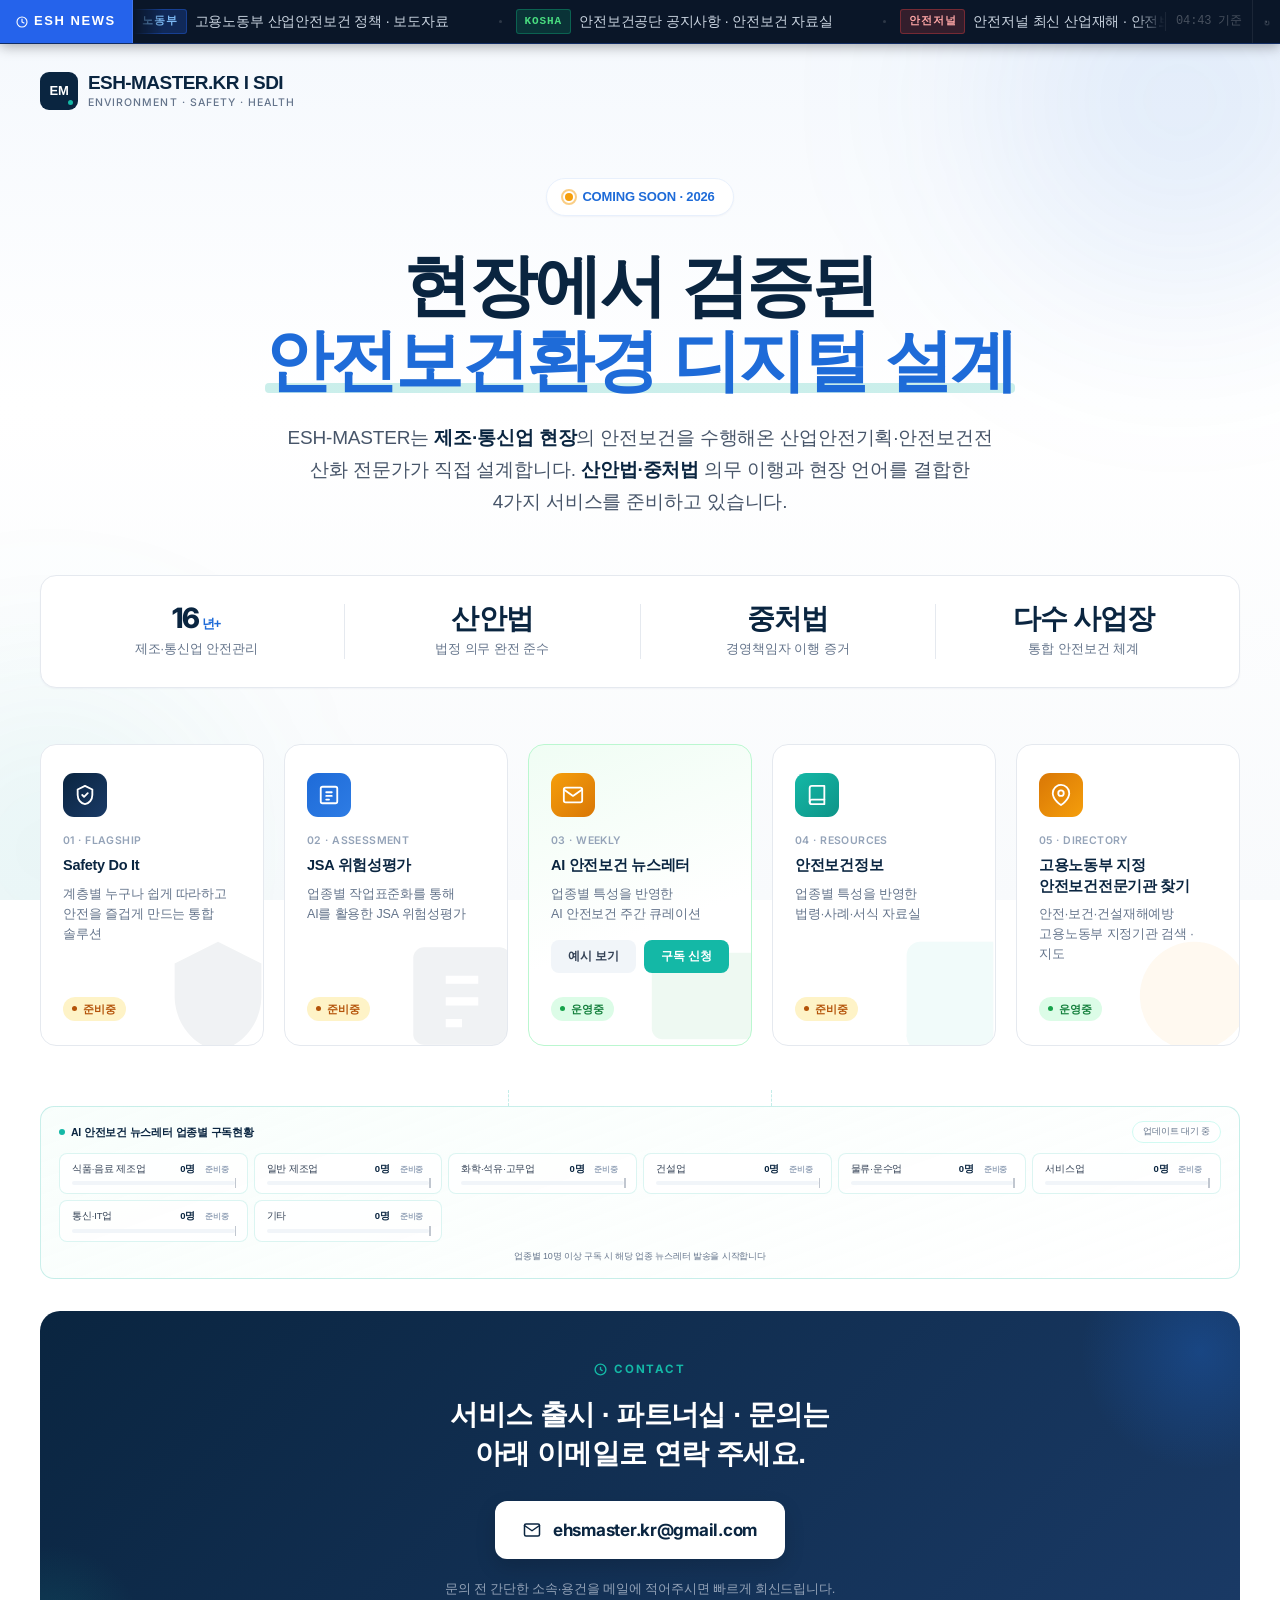
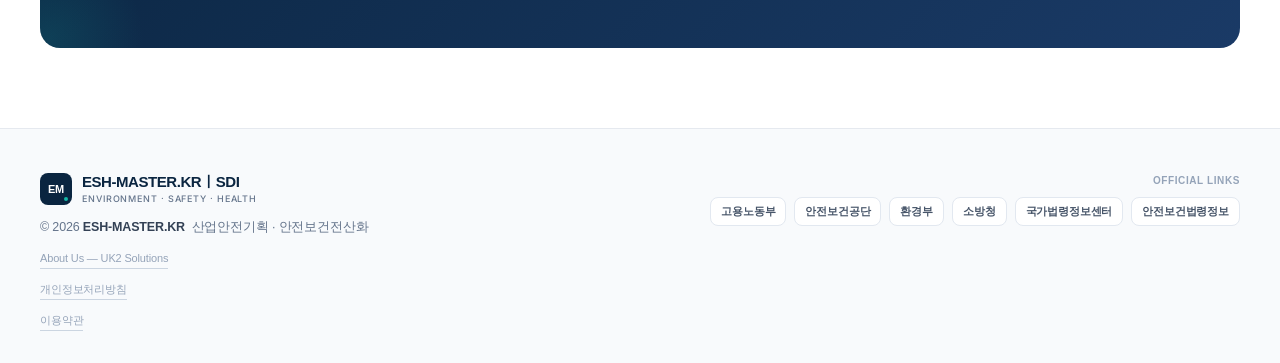
==== commit 5e3749ee: "Add files via upload" ====
--- a/index.html
+++ b/index.html
@@ -304,7 +304,7 @@
     <a href="#" class="nav-logo">
       <span class="nav-logo-mark">EM</span>
       <span class="nav-logo-text">
-        <span class="t1" id="cfg-brand-name">ESH-MASTER.KR  l  SDI</span>
+        <span class="t1" id="cfg-brand-name">ESH-MASTER.KRㅣSDI</span>
         <span class="t2 en" id="cfg-brand-sub">ENVIRONMENT · SAFETY · HEALTH</span>
       </span>
     </a>
@@ -431,12 +431,14 @@
       <div class="foot-brand">
         <span class="foot-brand-mark" id="adm-dot">EM</span>
         <span class="foot-brand-text">
-          <span class="t1">ESH-MASTER.KR | SDI</span>
+          <span class="t1">ESH-MASTER.KRㅣSDI</span>
           <span class="t2 en">ENVIRONMENT · SAFETY · HEALTH</span>
         </span>
       </div>
       <div class="foot-copy">© 2026 <strong>ESH-MASTER.KR</strong>&nbsp; 산업안전기획 · 안전보건전산화</div>
       <a href="about.html" class="foot-about-link">About Us — UK2 Solutions</a>
+      <a href="privacy.html" class="foot-about-link">개인정보처리방침</a>
+      <a href="terms.html" class="foot-about-link">이용약관</a>
     </div>
 
     <!-- 관공서 신뢰 링크 -->
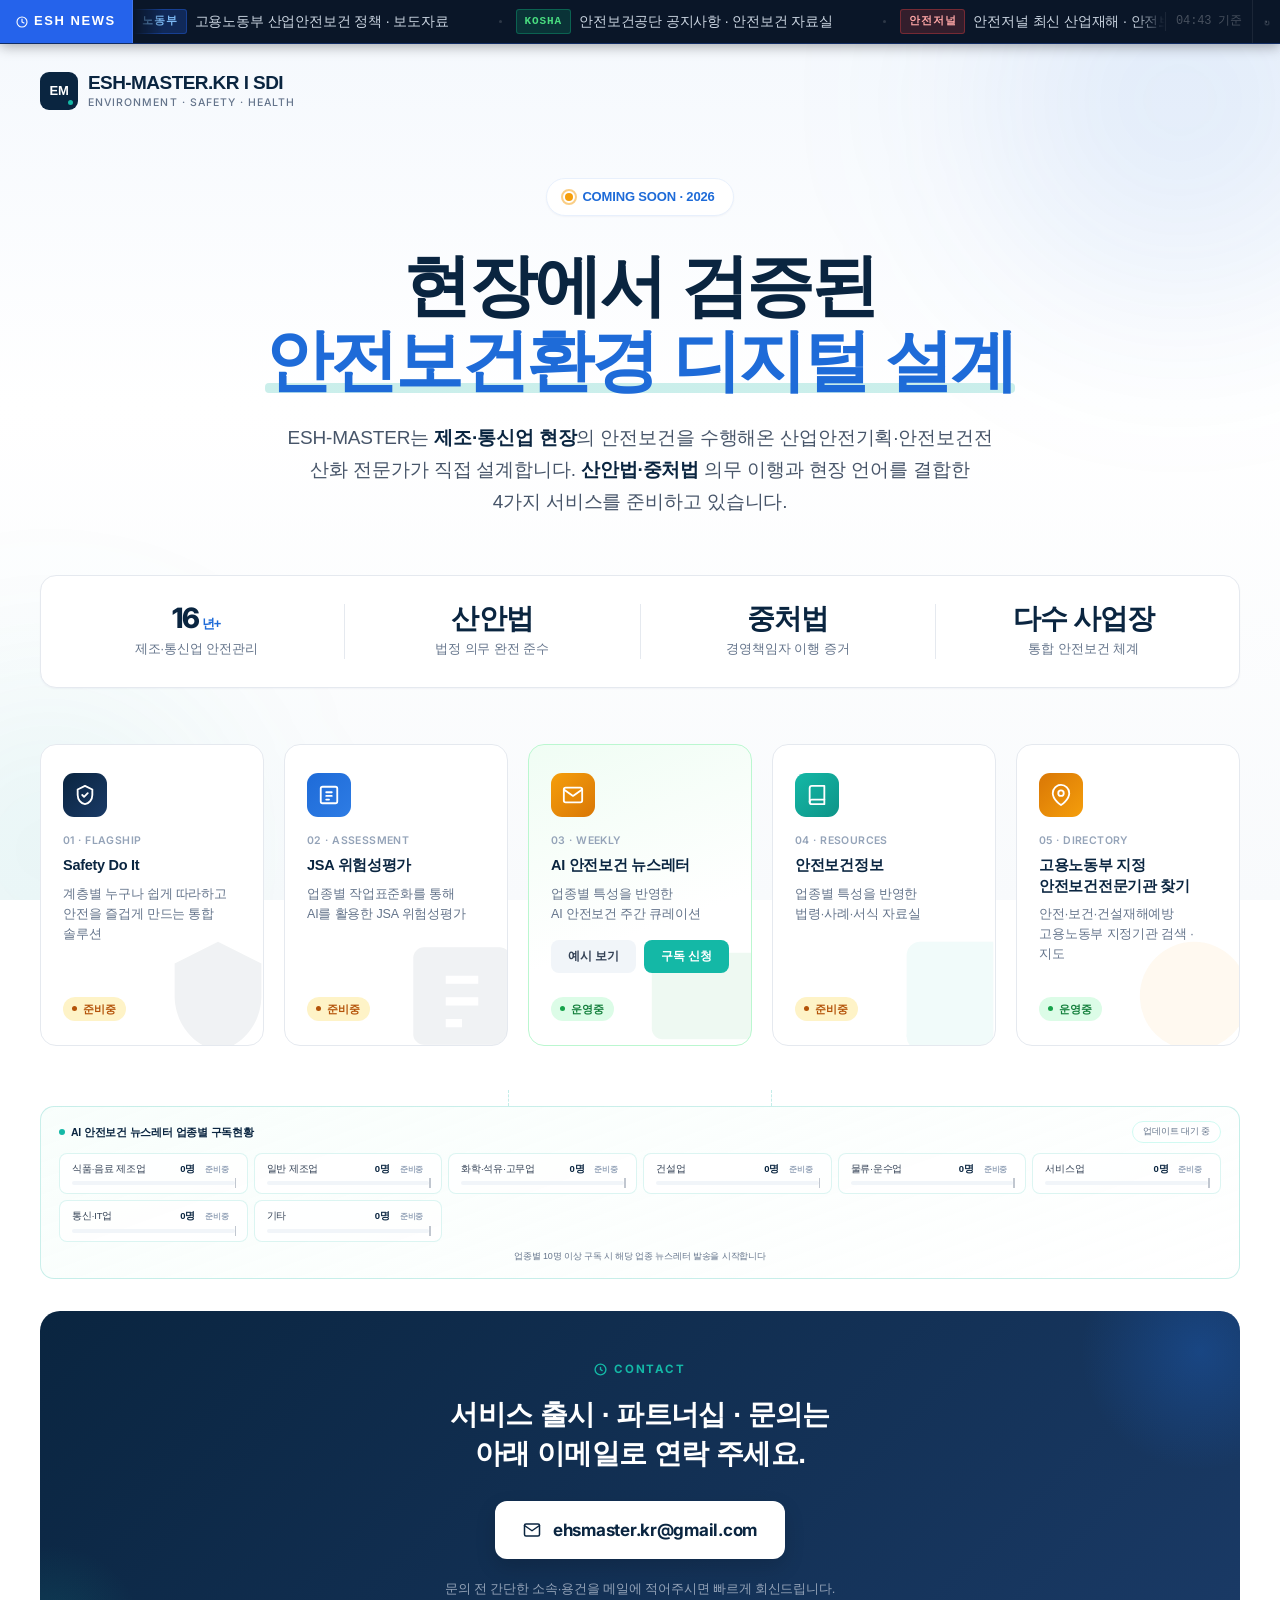
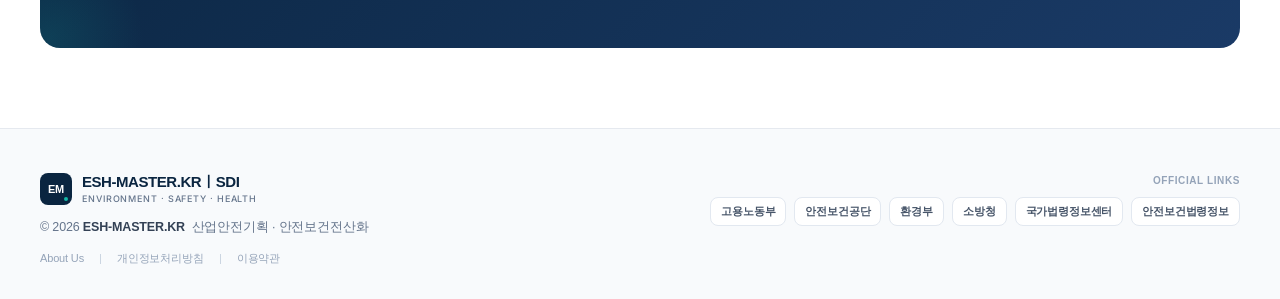
==== commit 490b0add: "Add files via upload" ====
--- a/index.html
+++ b/index.html
@@ -436,9 +436,13 @@
         </span>
       </div>
       <div class="foot-copy">© 2026 <strong>ESH-MASTER.KR</strong>&nbsp; 산업안전기획 · 안전보건전산화</div>
-      <a href="about.html" class="foot-about-link">About Us — UK2 Solutions</a>
-      <a href="privacy.html" class="foot-about-link">개인정보처리방침</a>
-      <a href="terms.html" class="foot-about-link">이용약관</a>
+      <div class="foot-legal">
+        <a href="about.html" class="foot-about-link">About Us</a>
+        <span class="foot-legal-divider"></span>
+        <a href="privacy.html" class="foot-about-link">개인정보처리방침</a>
+        <span class="foot-legal-divider"></span>
+        <a href="terms.html" class="foot-about-link">이용약관</a>
+      </div>
     </div>
 
     <!-- 관공서 신뢰 링크 -->
--- a/style.css
+++ b/style.css
@@ -177,7 +177,7 @@
   gap: 16px;
   flex-wrap: wrap;
 }
-.foot-left { display: flex; flex-direction: column; gap: 12px; }
+.foot-left { display: flex; flex-direction: column; gap: 10px; }
 .foot-brand {
   display: inline-flex;
   align-items: center;
@@ -220,14 +220,23 @@
 }
 .foot-copy { font-size: 12.5px; color: var(--gray-500); line-height: 1.7; }
 .foot-copy strong { color: var(--gray-700); font-weight: 600; }
+.foot-legal {
+  display: flex;
+  align-items: center;
+  gap: 16px;
+  flex-wrap: wrap;
+}
+.foot-legal-divider {
+  width: 1px; height: 10px;
+  background: var(--gray-300);
+  flex-shrink: 0;
+}
 .foot-about-link {
   font-size: 11px;
   color: var(--gray-400);
   text-decoration: none;
-  border-bottom: 1px solid var(--gray-300);
-  padding-bottom: 1px;
-  width: fit-content;
   transition: color .2s;
+  white-space: nowrap;
 }
 .foot-about-link:hover { color: var(--brand-navy); }
 
